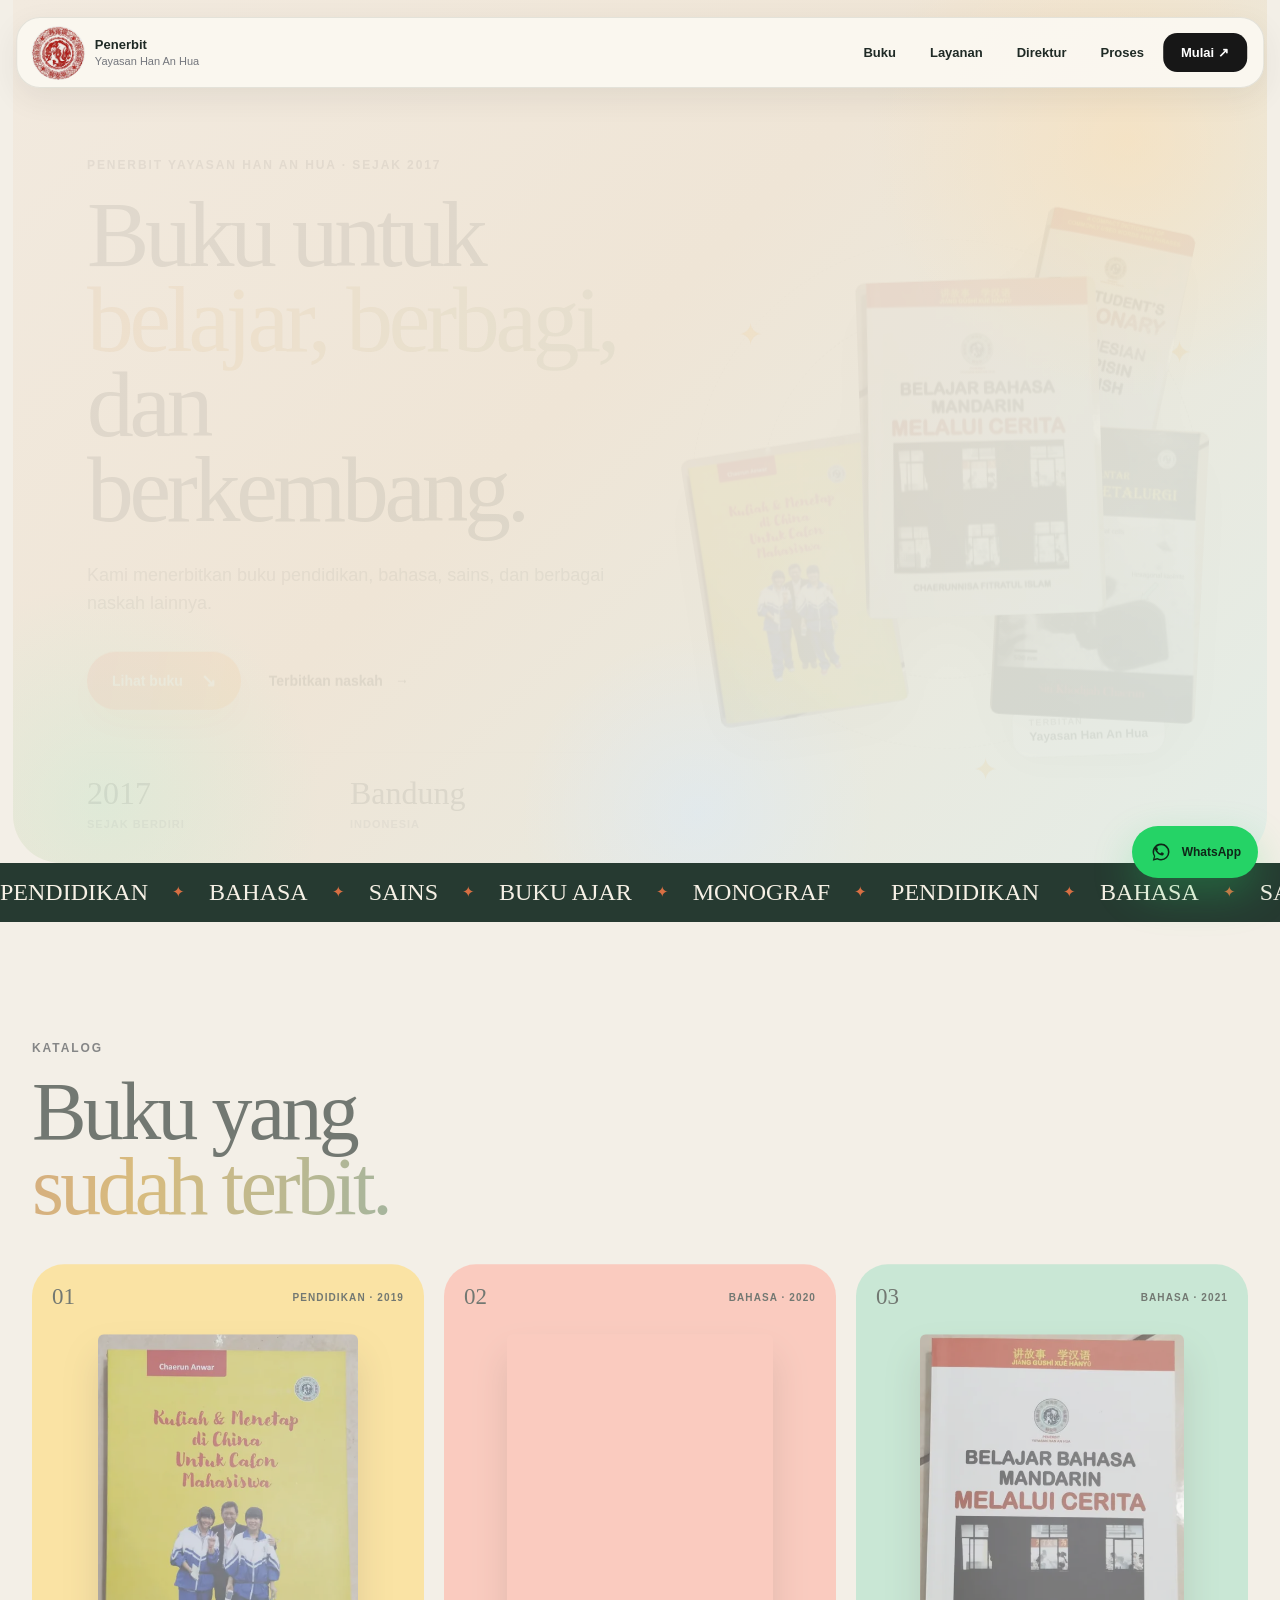
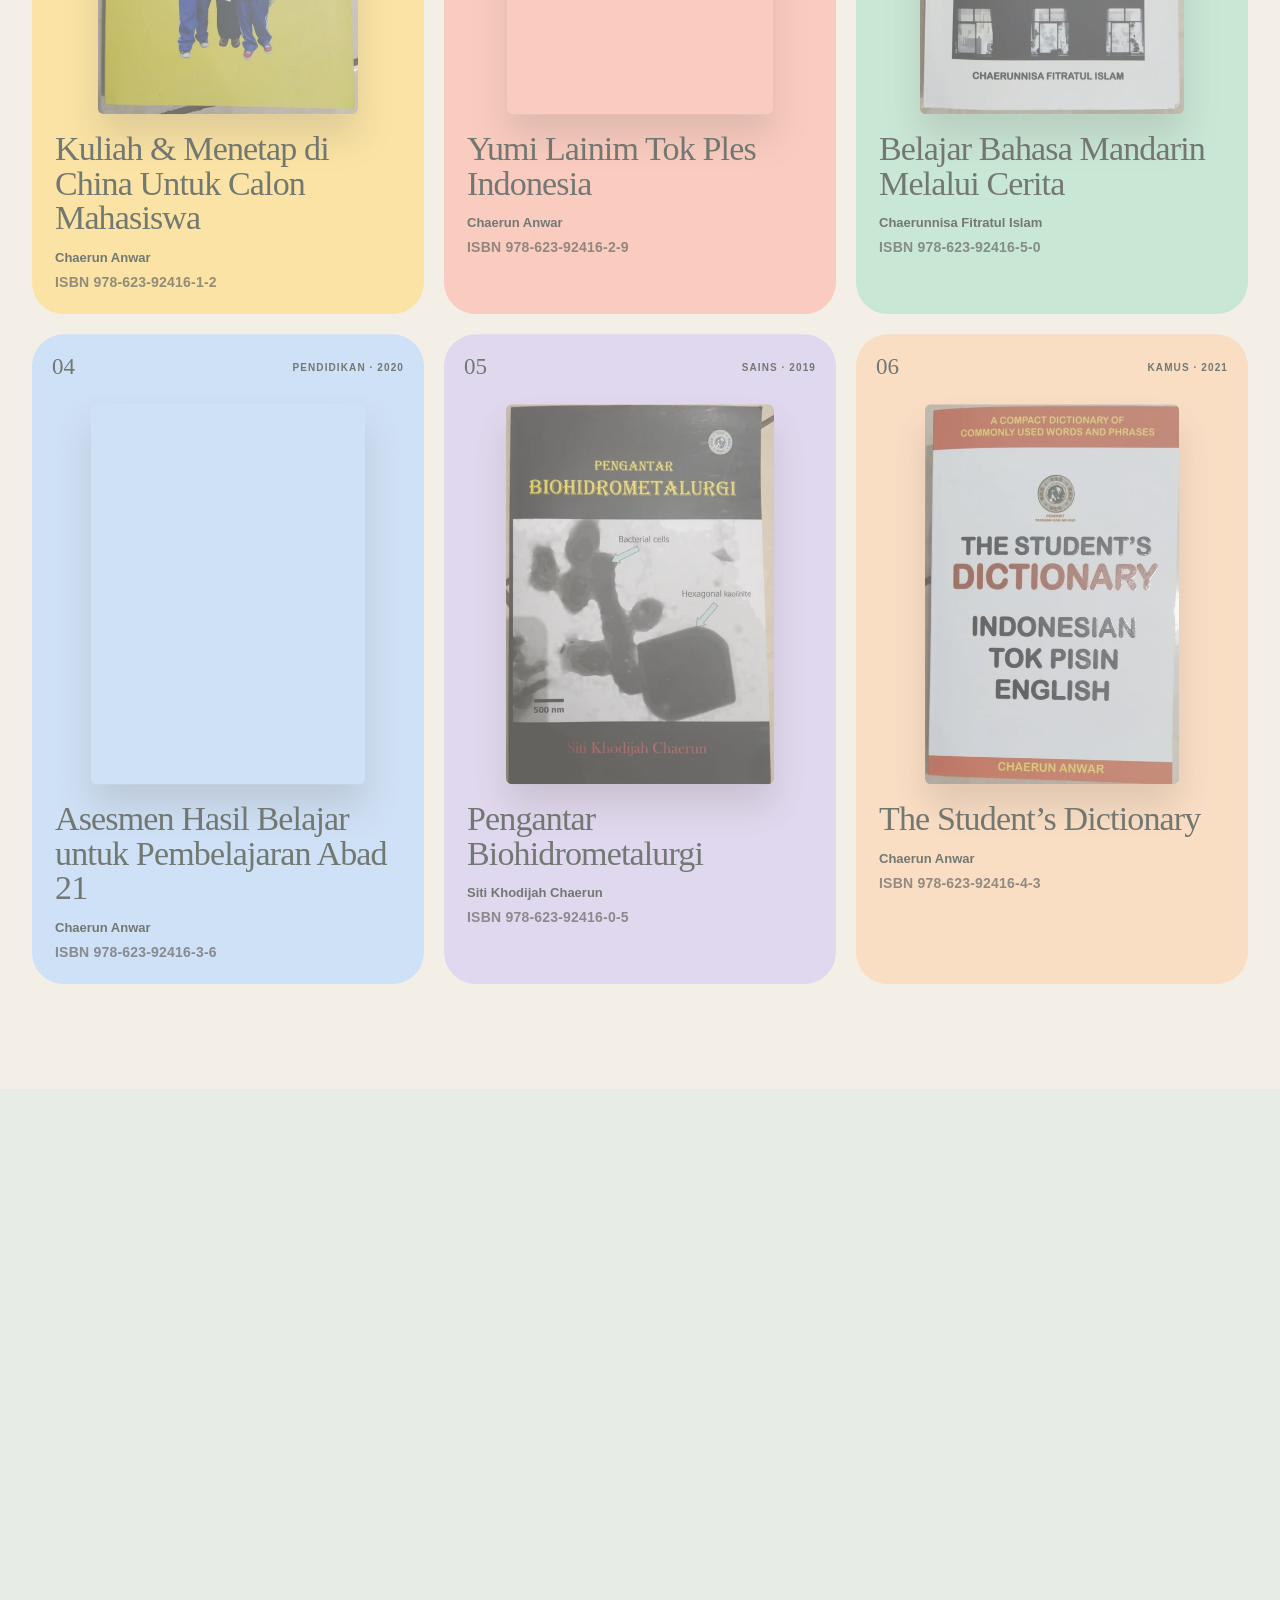
==== index.html @ 918db72a "Add files via upload" ====
<!doctype html><html lang="id"><head><meta charset="utf-8"><meta name="viewport" content="width=device-width,initial-scale=1"><meta http-equiv="refresh" content="0;url=docs/"><title>Penerbit Yayasan Han An Hua</title></head><body><a href="docs/">Buka website</a></body></html>
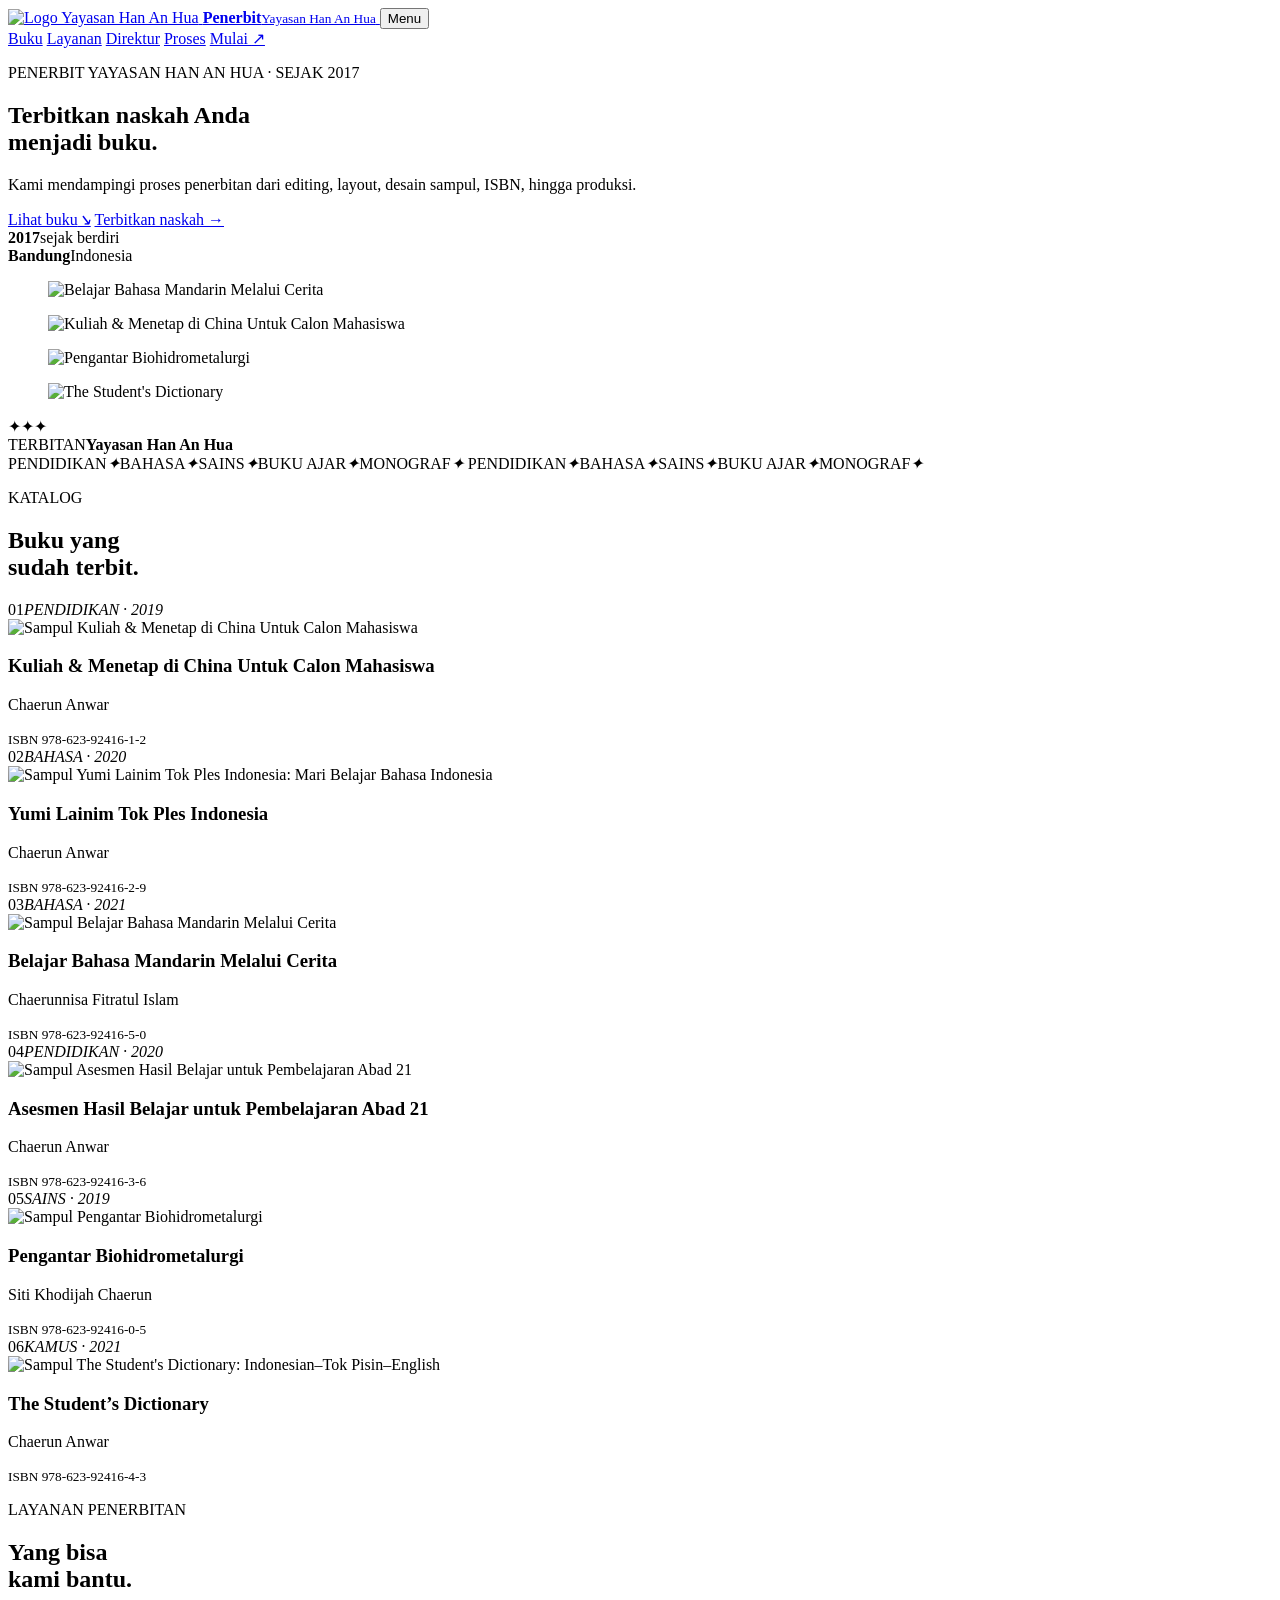
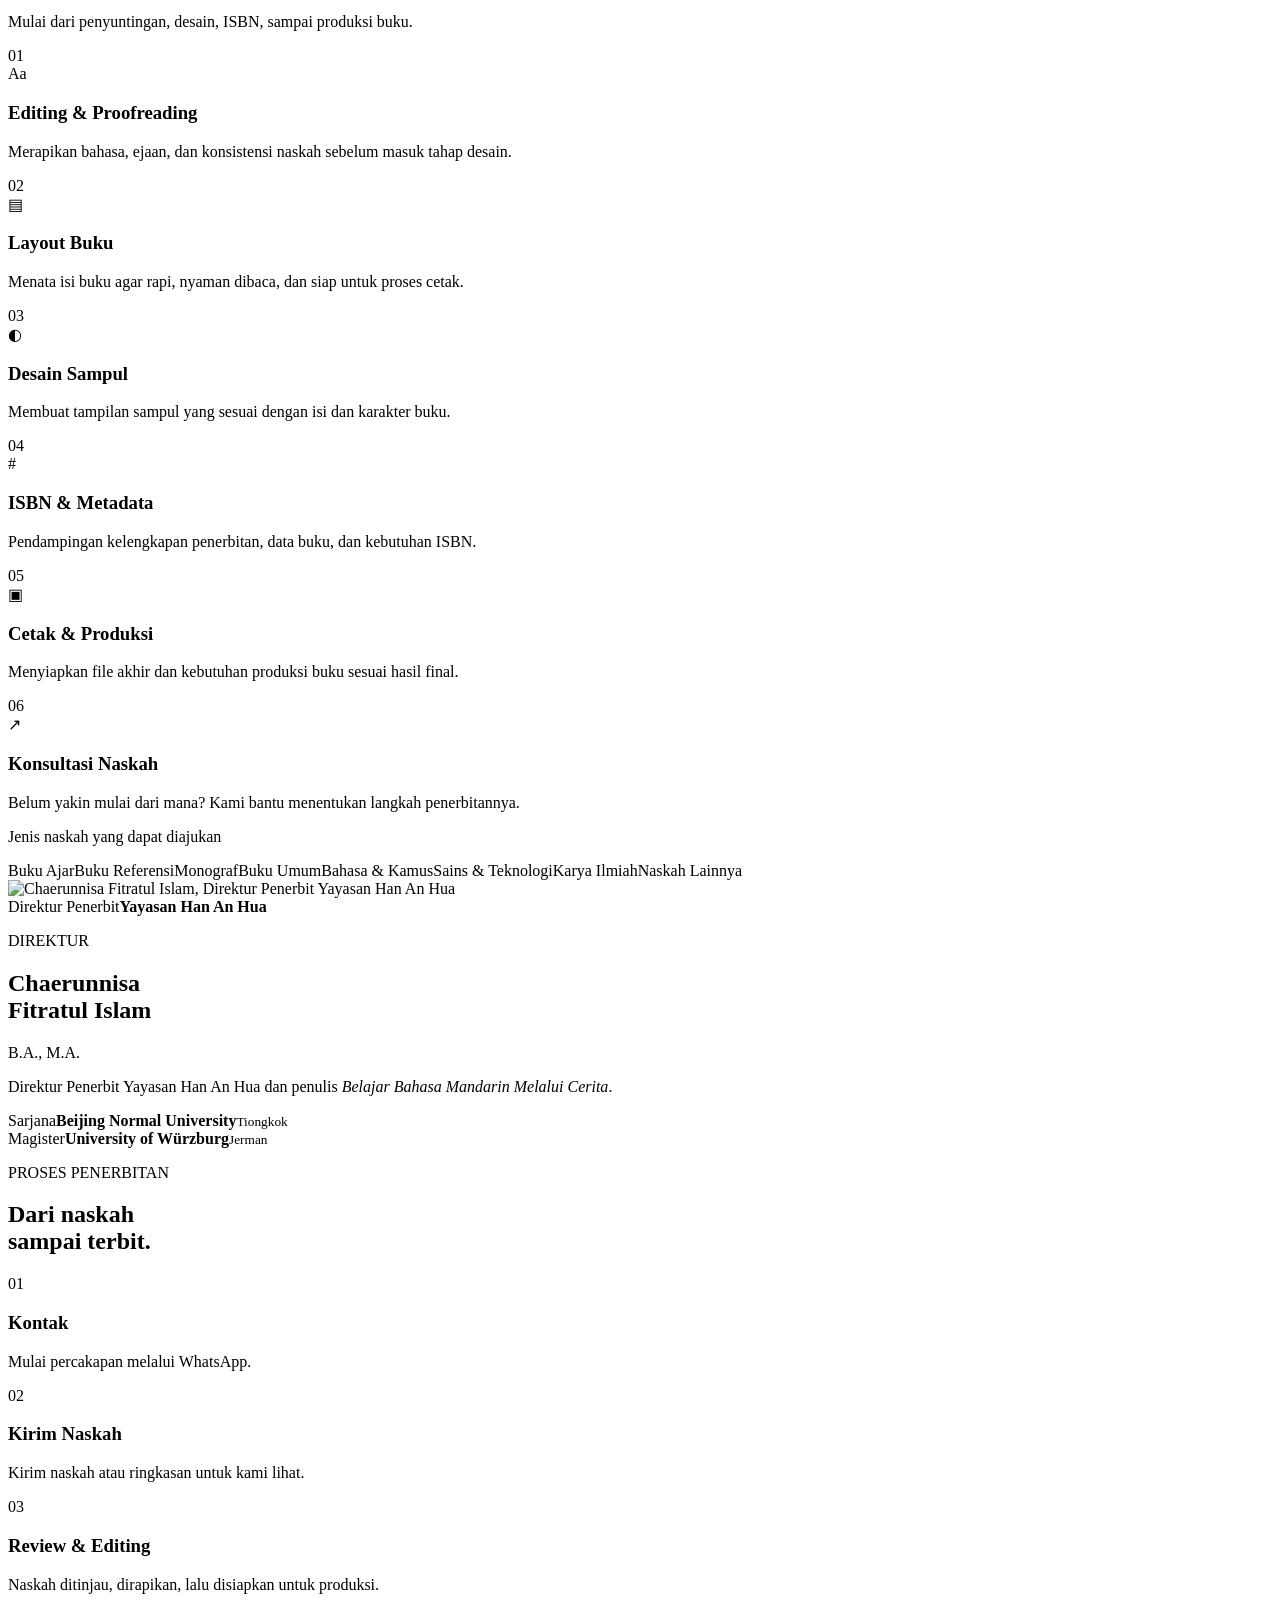
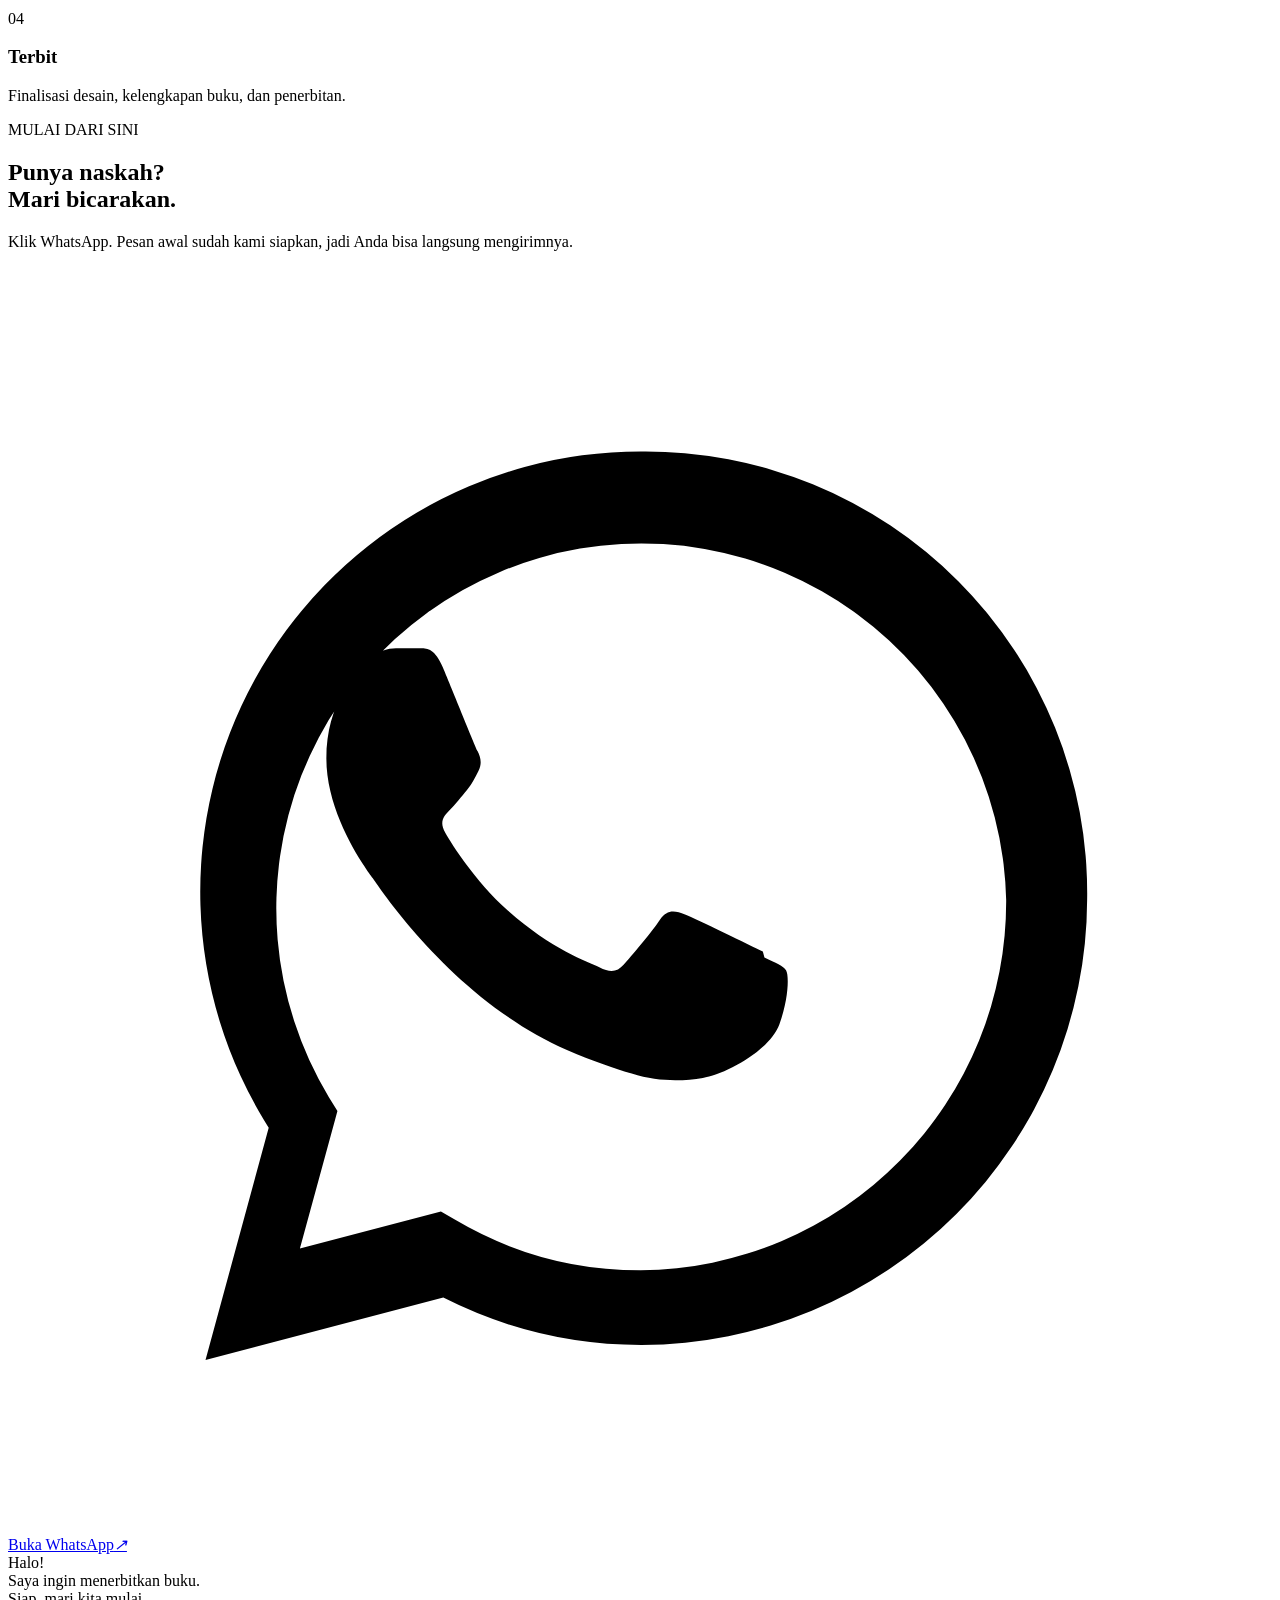
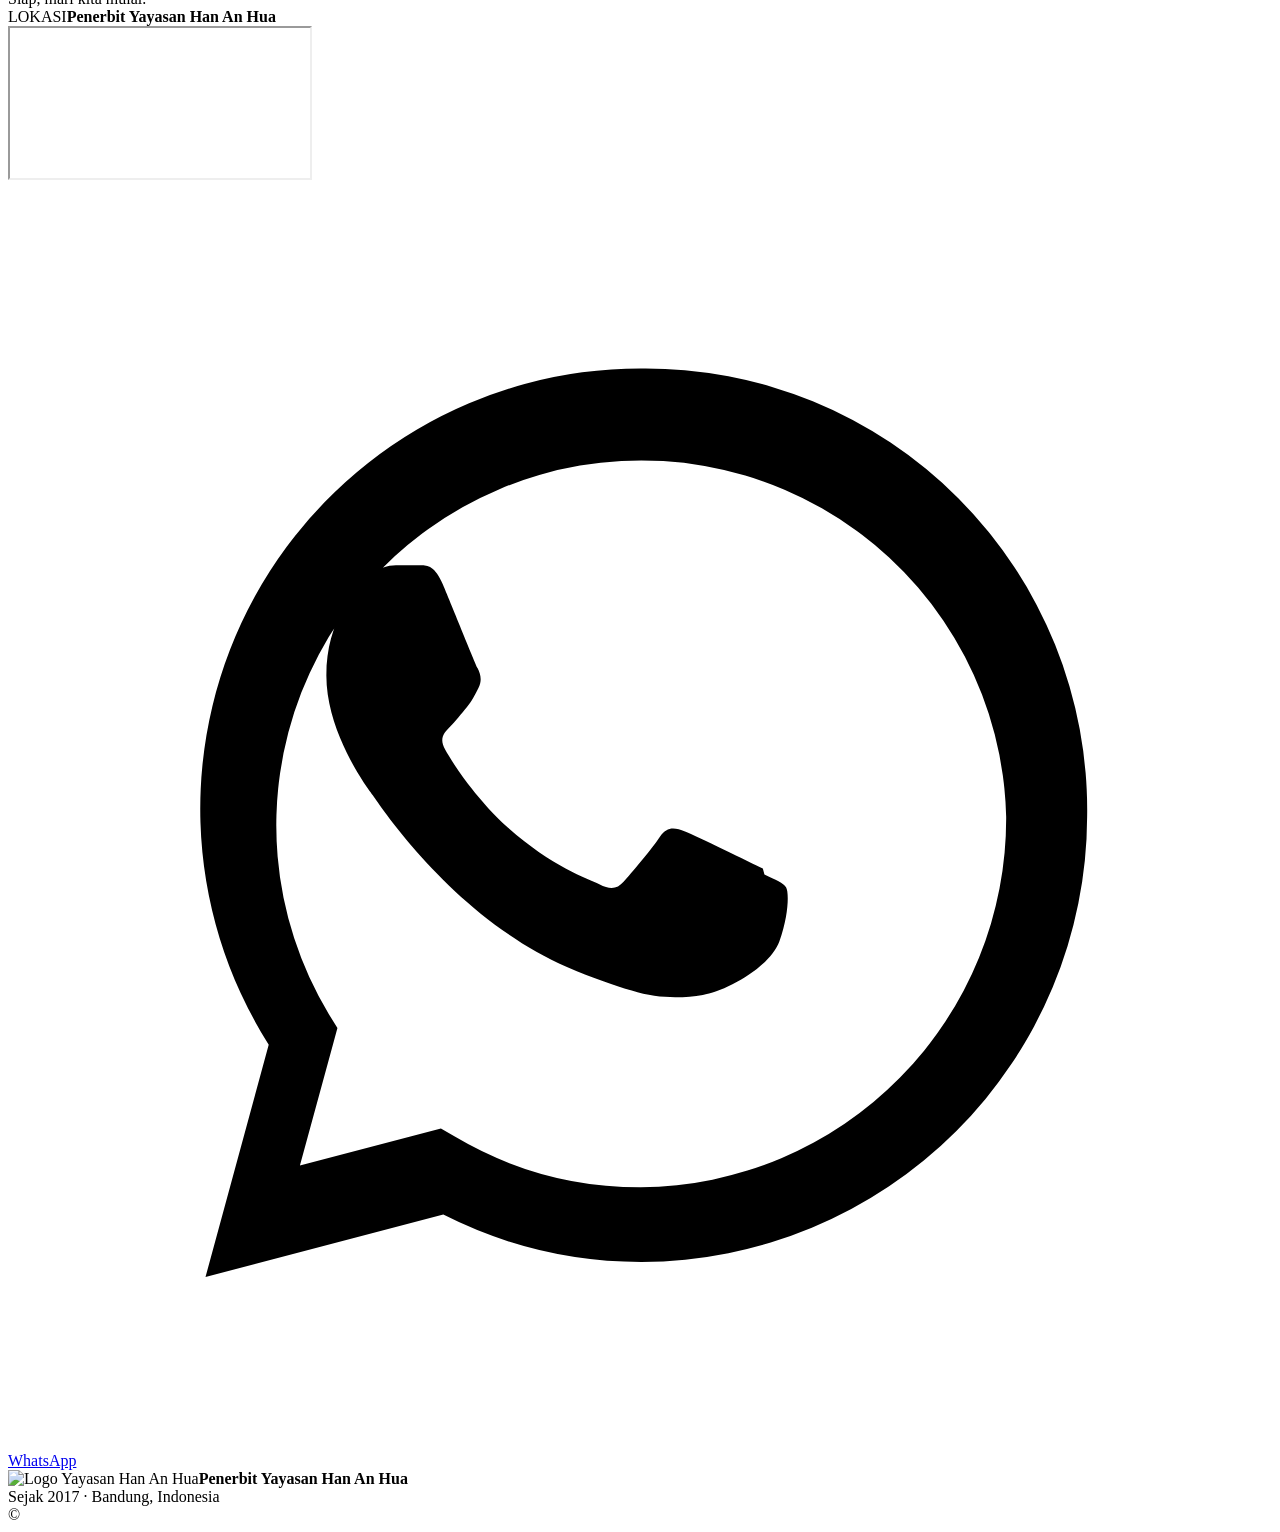
==== commit f0316cef: "Add files via upload" ====
--- a/index.html
+++ b/index.html
@@ -1 +1,225 @@
-<!doctype html><html lang="id"><head><meta charset="utf-8"><meta name="viewport" content="width=device-width,initial-scale=1"><meta http-equiv="refresh" content="0;url=docs/"><title>Penerbit Yayasan Han An Hua</title></head><body><a href="docs/">Buka website</a></body></html>
+<!doctype html>
+<html lang="id">
+<head>
+  <meta charset="utf-8">
+  <meta name="viewport" content="width=device-width,initial-scale=1,maximum-scale=5,viewport-fit=cover">
+  <meta http-equiv="X-UA-Compatible" content="IE=edge">
+  <meta name="format-detection" content="telephone=no">
+  <meta name="theme-color" content="#f2eee6">
+  <meta name="description" content="Penerbit Yayasan Han An Hua — penerbit buku pendidikan, bahasa, sains, dan berbagai naskah lainnya sejak 2017.">
+  <title>Penerbit Yayasan Han An Hua</title>
+  <link rel="icon" type="image/png" href="assets/favicon.png">
+  <link rel="stylesheet" href="styles.css?v=14-balanced-color">
+</head>
+<body>
+  <div class="scroll-progress" aria-hidden="true"><span id="progressBar"></span></div>
+
+  <header class="site-header" id="siteHeader">
+    <a class="brand" href="#home" aria-label="Penerbit Yayasan Han An Hua">
+      <img decoding="async" src="assets/logo-yayasan-han-an-hua.jpg" alt="Logo Yayasan Han An Hua">
+      <span><b>Penerbit</b><small>Yayasan Han An Hua</small></span>
+    </a>
+    <button class="menu-btn" id="menuBtn" aria-controls="siteNav" aria-expanded="false">Menu</button>
+    <nav class="site-nav" id="siteNav" aria-label="Navigasi utama">
+      <a href="#buku">Buku</a>
+      <a href="#layanan">Layanan</a>
+      <a href="#direktur">Direktur</a>
+      <a href="#proses">Proses</a>
+      <a class="nav-wa" href="#kontak">Mulai <span>↗</span></a>
+    </nav>
+  </header>
+
+  <main>
+    <section id="home" class="hero">
+      <div class="hero-mesh" aria-hidden="true">
+        <i class="mesh m1"></i><i class="mesh m2"></i><i class="mesh m3"></i>
+      </div>
+
+      <div class="hero-copy">
+        <p class="eyebrow reveal">PENERBIT YAYASAN HAN AN HUA · SEJAK 2017</p>
+        <h1 class="hero-title reveal" data-word-reveal>
+          Terbitkan naskah Anda<br><span>menjadi buku.</span>
+        </h1>
+        <p class="hero-lead reveal">Kami mendampingi proses penerbitan dari editing, layout, desain sampul, ISBN, hingga produksi.</p>
+        <div class="hero-actions reveal">
+          <a class="btn btn-primary magnetic" href="#buku"><span>Lihat buku</span><i>↘</i></a>
+          <a class="plain-link" href="#proses">Terbitkan naskah <span>→</span></a>
+        </div>
+        <div class="hero-meta reveal">
+          <div><strong>2017</strong><span>sejak berdiri</span></div>
+          <div><strong>Bandung</strong><span>Indonesia</span></div>
+        </div>
+      </div>
+
+      <div class="hero-books reveal" id="heroBooks" aria-label="Pilihan buku terbitan">
+        <div class="book-orbit orbit-a" aria-hidden="true"></div>
+        <div class="book-orbit orbit-b" aria-hidden="true"></div>
+        <figure class="floating-book book-1" data-depth="0.60"><img decoding="async" fetchpriority="high" src="assets/books/belajar-mandarin.jpg" alt="Belajar Bahasa Mandarin Melalui Cerita"></figure>
+        <figure class="floating-book book-2" data-depth="0.36"><img decoding="async" src="assets/books/kuliah-china.jpg" alt="Kuliah & Menetap di China Untuk Calon Mahasiswa"></figure>
+        <figure class="floating-book book-3" data-depth="0.44"><img decoding="async" src="assets/books/biohidrometalurgi.jpg" alt="Pengantar Biohidrometalurgi"></figure>
+        <figure class="floating-book book-4" data-depth="0.30"><img decoding="async" src="assets/books/dictionary.jpg" alt="The Student's Dictionary"></figure>
+        <span class="spark s1">✦</span><span class="spark s2">✦</span><span class="spark s3">✦</span>
+        <div class="hero-sticker"><span>TERBITAN</span><b>Yayasan Han An Hua</b></div>
+      </div>
+    </section>
+
+    <div class="marquee" aria-hidden="true">
+      <div class="marquee-track">
+        <span>PENDIDIKAN</span><i>✦</i><span>BAHASA</span><i>✦</i><span>SAINS</span><i>✦</i><span>BUKU AJAR</span><i>✦</i><span>MONOGRAF</span><i>✦</i>
+        <span>PENDIDIKAN</span><i>✦</i><span>BAHASA</span><i>✦</i><span>SAINS</span><i>✦</i><span>BUKU AJAR</span><i>✦</i><span>MONOGRAF</span><i>✦</i>
+      </div>
+    </div>
+
+    <section id="buku" class="catalog shell section-space">
+      <div class="section-head">
+        <div class="reveal">
+          <p class="eyebrow">KATALOG</p>
+          <h2 data-word-reveal>Buku yang<br><span>sudah terbit.</span></h2>
+        </div>
+      </div>
+
+      <div class="books-grid">
+        <article class="book-card c-sun reveal" data-tilt>
+          <div class="book-card-top"><span>01</span><em>PENDIDIKAN · 2019</em></div>
+          <div class="cover-wrap"><img loading="lazy" decoding="async" src="assets/books/kuliah-china.jpg" alt="Sampul Kuliah & Menetap di China Untuk Calon Mahasiswa"></div>
+          <div class="card-copy"><h3>Kuliah &amp; Menetap di China Untuk Calon Mahasiswa</h3><p>Chaerun Anwar</p><small>ISBN 978-623-92416-1-2</small></div>
+        </article>
+
+        <article class="book-card c-coral reveal" data-tilt>
+          <div class="book-card-top"><span>02</span><em>BAHASA · 2020</em></div>
+          <div class="cover-wrap"><img loading="lazy" decoding="async" src="assets/books/yumi-tok-pisin.jpg" alt="Sampul Yumi Lainim Tok Ples Indonesia: Mari Belajar Bahasa Indonesia"></div>
+          <div class="card-copy"><h3>Yumi Lainim Tok Ples Indonesia</h3><p>Chaerun Anwar</p><small>ISBN 978-623-92416-2-9</small></div>
+        </article>
+
+        <article class="book-card c-mint reveal" data-tilt>
+          <div class="book-card-top"><span>03</span><em>BAHASA · 2021</em></div>
+          <div class="cover-wrap"><img loading="lazy" decoding="async" src="assets/books/belajar-mandarin.jpg" alt="Sampul Belajar Bahasa Mandarin Melalui Cerita"></div>
+          <div class="card-copy"><h3>Belajar Bahasa Mandarin Melalui Cerita</h3><p>Chaerunnisa Fitratul Islam</p><small>ISBN 978-623-92416-5-0</small></div>
+        </article>
+
+        <article class="book-card c-sky reveal" data-tilt>
+          <div class="book-card-top"><span>04</span><em>PENDIDIKAN · 2020</em></div>
+          <div class="cover-wrap"><img loading="lazy" decoding="async" src="assets/books/asesmen-abad21.jpg" alt="Sampul Asesmen Hasil Belajar untuk Pembelajaran Abad 21"></div>
+          <div class="card-copy"><h3>Asesmen Hasil Belajar untuk Pembelajaran Abad 21</h3><p>Chaerun Anwar</p><small>ISBN 978-623-92416-3-6</small></div>
+        </article>
+
+        <article class="book-card c-lilac reveal" data-tilt>
+          <div class="book-card-top"><span>05</span><em>SAINS · 2019</em></div>
+          <div class="cover-wrap"><img loading="lazy" decoding="async" src="assets/books/biohidrometalurgi.jpg" alt="Sampul Pengantar Biohidrometalurgi"></div>
+          <div class="card-copy"><h3>Pengantar Biohidrometalurgi</h3><p>Siti Khodijah Chaerun</p><small>ISBN 978-623-92416-0-5</small></div>
+        </article>
+
+        <article class="book-card c-peach reveal" data-tilt>
+          <div class="book-card-top"><span>06</span><em>KAMUS · 2021</em></div>
+          <div class="cover-wrap"><img loading="lazy" decoding="async" src="assets/books/dictionary.jpg" alt="Sampul The Student's Dictionary: Indonesian–Tok Pisin–English"></div>
+          <div class="card-copy"><h3>The Student’s Dictionary</h3><p>Chaerun Anwar</p><small>ISBN 978-623-92416-4-3</small></div>
+        </article>
+      </div>
+    </section>
+
+    <section id="layanan" class="services section-space">
+      <div class="shell">
+        <div class="services-head">
+          <div class="reveal">
+            <p class="eyebrow">LAYANAN PENERBITAN</p>
+            <h2 data-word-reveal>Yang bisa<br><span>kami bantu.</span></h2>
+          </div>
+          <p class="section-note reveal">Mulai dari penyuntingan, desain, ISBN, sampai produksi buku.</p>
+        </div>
+
+        <div class="service-grid">
+          <article class="service-card reveal sv1"><span>01</span><div class="service-icon">Aa</div><h3>Editing &amp; Proofreading</h3><p>Merapikan bahasa, ejaan, dan konsistensi naskah sebelum masuk tahap desain.</p></article>
+          <article class="service-card reveal sv2"><span>02</span><div class="service-icon">▤</div><h3>Layout Buku</h3><p>Menata isi buku agar rapi, nyaman dibaca, dan siap untuk proses cetak.</p></article>
+          <article class="service-card reveal sv3"><span>03</span><div class="service-icon">◐</div><h3>Desain Sampul</h3><p>Membuat tampilan sampul yang sesuai dengan isi dan karakter buku.</p></article>
+          <article class="service-card reveal sv4"><span>04</span><div class="service-icon">#</div><h3>ISBN &amp; Metadata</h3><p>Pendampingan kelengkapan penerbitan, data buku, dan kebutuhan ISBN.</p></article>
+          <article class="service-card reveal sv5"><span>05</span><div class="service-icon">▣</div><h3>Cetak &amp; Produksi</h3><p>Menyiapkan file akhir dan kebutuhan produksi buku sesuai hasil final.</p></article>
+          <article class="service-card reveal sv6"><span>06</span><div class="service-icon">↗</div><h3>Konsultasi Naskah</h3><p>Belum yakin mulai dari mana? Kami bantu menentukan langkah penerbitannya.</p></article>
+        </div>
+
+        <div class="accepted reveal">
+          <p>Jenis naskah yang dapat diajukan</p>
+          <div class="chips">
+            <span>Buku Ajar</span><span>Buku Referensi</span><span>Monograf</span><span>Buku Umum</span><span>Bahasa &amp; Kamus</span><span>Sains &amp; Teknologi</span><span>Karya Ilmiah</span><span>Naskah Lainnya</span>
+          </div>
+        </div>
+      </div>
+    </section>
+
+    <section id="direktur" class="director shell section-space">
+      <div class="director-card reveal">
+        <div class="director-photo-wrap">
+          <i class="director-orb d1" aria-hidden="true"></i><i class="director-orb d2" aria-hidden="true"></i>
+          <img class="director-photo" loading="lazy" decoding="async" src="assets/director-chaerunnisa.jpg" alt="Chaerunnisa Fitratul Islam, Direktur Penerbit Yayasan Han An Hua">
+          <div class="photo-caption"><span>Direktur Penerbit</span><b>Yayasan Han An Hua</b></div>
+        </div>
+        <div class="director-copy">
+          <p class="eyebrow">DIREKTUR</p>
+          <h2 data-word-reveal>Chaerunnisa<br><span>Fitratul Islam</span></h2>
+          <p class="degree">B.A., M.A.</p>
+          <p class="director-intro">Direktur Penerbit Yayasan Han An Hua dan penulis <em>Belajar Bahasa Mandarin Melalui Cerita</em>.</p>
+          <div class="education-cards">
+            <div class="edu reveal"><span>Sarjana</span><b>Beijing Normal University</b><small>Tiongkok</small></div>
+            <div class="edu reveal"><span>Magister</span><b>University of Würzburg</b><small>Jerman</small></div>
+          </div>
+        </div>
+      </div>
+    </section>
+
+    <section id="proses" class="process section-space">
+      <div class="shell">
+        <div class="process-head reveal">
+          <p class="eyebrow">PROSES PENERBITAN</p>
+          <h2 data-word-reveal>Dari naskah<br><span>sampai terbit.</span></h2>
+        </div>
+
+        <div class="process-track reveal" id="processTrack">
+          <div class="process-line"><i></i></div>
+          <article class="process-step"><span>01</span><div class="step-dot"></div><h3>Kontak</h3><p>Mulai percakapan melalui WhatsApp.</p></article>
+          <article class="process-step"><span>02</span><div class="step-dot"></div><h3>Kirim Naskah</h3><p>Kirim naskah atau ringkasan untuk kami lihat.</p></article>
+          <article class="process-step"><span>03</span><div class="step-dot"></div><h3>Review &amp; Editing</h3><p>Naskah ditinjau, dirapikan, lalu disiapkan untuk produksi.</p></article>
+          <article class="process-step"><span>04</span><div class="step-dot"></div><h3>Terbit</h3><p>Finalisasi desain, kelengkapan buku, dan penerbitan.</p></article>
+        </div>
+      </div>
+    </section>
+
+    <section id="kontak" class="contact section-space">
+      <div class="shell contact-shell">
+        <div class="contact-card reveal">
+          <div class="contact-copy">
+            <p class="eyebrow">MULAI DARI SINI</p>
+            <h2 data-word-reveal>Punya naskah?<br><span>Mari bicarakan.</span></h2>
+            <p>Klik WhatsApp. Pesan awal sudah kami siapkan, jadi Anda bisa langsung mengirimnya.</p>
+            <a class="btn btn-wa magnetic" href="https://wa.me/6282260635656?text=Halo%20Penerbit%20Yayasan%20Han%20An%20Hua%2C%20saya%20ingin%20mendapatkan%20informasi%20mengenai%20penerbitan%20buku.%20Mohon%20informasi%20langkah%20selanjutnya." target="_blank" rel="noopener">
+              <svg viewBox="0 0 32 32" aria-hidden="true"><path d="M19.11 17.33c-.29-.14-1.7-.84-1.97-.94-.26-.1-.45-.14-.64.14-.19.29-.74.94-.91 1.13-.17.19-.33.22-.62.07-.29-.14-1.21-.45-2.31-1.43-.85-.76-1.43-1.7-1.59-1.98-.17-.29-.02-.44.12-.58.13-.13.29-.33.43-.5.14-.17.19-.29.29-.48.1-.19.05-.36-.02-.5-.07-.14-.64-1.55-.88-2.12-.23-.56-.47-.48-.64-.49h-.55c-.19 0-.5.07-.76.36-.26.29-1 1-1 2.44s1.03 2.83 1.17 3.02c.14.19 2.03 3.1 4.92 4.35.69.3 1.22.47 1.64.6.69.22 1.31.19 1.8.11.55-.08 1.7-.69 1.94-1.36.24-.67.24-1.24.17-1.36-.07-.12-.26-.19-.55-.33zM16.02 4.67A11.15 11.15 0 006.6 21.79L5 27.67l6.02-1.58a11.11 11.11 0 005.01 1.2h.01a11.31 11.31 0 0011.28-11.27A11.18 11.18 0 0016.02 4.67zm0 20.73h-.01a9.24 9.24 0 01-4.71-1.29l-.34-.2-3.57.94.95-3.48-.22-.36a9.24 9.24 0 1117.15-4.99 9.33 9.33 0 01-9.25 9.38z"/></svg>
+              <span>Buka WhatsApp</span><i>↗</i>
+            </a>
+          </div>
+          <div class="contact-art" aria-hidden="true">
+            <div class="chat-bubble b1">Halo!</div>
+            <div class="chat-bubble b2">Saya ingin menerbitkan buku.</div>
+            <div class="chat-bubble b3">Siap, mari kita mulai.</div>
+          </div>
+        </div>
+
+        <div class="map-wrap reveal">
+          <div class="map-top"><span>LOKASI</span><b>Penerbit Yayasan Han An Hua</b></div>
+          <iframe title="Lokasi Penerbit Yayasan Han An Hua" src="https://www.google.com/maps?q=Penerbit%20Yayasan%20Han%20An%20Hua&ll=-6.9657088,107.7574408&z=17&output=embed" loading="lazy" referrerpolicy="no-referrer-when-downgrade" allowfullscreen></iframe>
+        </div>
+      </div>
+    </section>
+  </main>
+
+  <a class="floating-wa" href="https://wa.me/6282260635656?text=Halo%20Penerbit%20Yayasan%20Han%20An%20Hua%2C%20saya%20ingin%20mendapatkan%20informasi%20mengenai%20penerbitan%20buku.%20Mohon%20informasi%20langkah%20selanjutnya." target="_blank" rel="noopener" aria-label="Hubungi melalui WhatsApp">
+    <svg viewBox="0 0 32 32" aria-hidden="true"><path d="M19.11 17.33c-.29-.14-1.7-.84-1.97-.94-.26-.1-.45-.14-.64.14-.19.29-.74.94-.91 1.13-.17.19-.33.22-.62.07-.29-.14-1.21-.45-2.31-1.43-.85-.76-1.43-1.7-1.59-1.98-.17-.29-.02-.44.12-.58.13-.13.29-.33.43-.5.14-.17.19-.29.29-.48.1-.19.05-.36-.02-.5-.07-.14-.64-1.55-.88-2.12-.23-.56-.47-.48-.64-.49h-.55c-.19 0-.5.07-.76.36-.26.29-1 1-1 2.44s1.03 2.83 1.17 3.02c.14.19 2.03 3.1 4.92 4.35.69.3 1.22.47 1.64.6.69.22 1.31.19 1.8.11.55-.08 1.7-.69 1.94-1.36.24-.67.24-1.24.17-1.36-.07-.12-.26-.19-.55-.33zM16.02 4.67A11.15 11.15 0 006.6 21.79L5 27.67l6.02-1.58a11.11 11.11 0 005.01 1.2h.01a11.31 11.31 0 0011.28-11.27A11.18 11.18 0 0016.02 4.67zm0 20.73h-.01a9.24 9.24 0 01-4.71-1.29l-.34-.2-3.57.94.95-3.48-.22-.36a9.24 9.24 0 1117.15-4.99 9.33 9.33 0 01-9.25 9.38z"/></svg>
+    <span>WhatsApp</span>
+  </a>
+
+  <footer class="footer">
+    <div class="footer-brand"><img decoding="async" src="assets/logo-yayasan-han-an-hua.jpg" alt="Logo Yayasan Han An Hua"><b>Penerbit Yayasan Han An Hua</b></div>
+    <div>Sejak 2017 · Bandung, Indonesia</div>
+    <div>© <span id="year"></span></div>
+  </footer>
+
+  <script src="script.js?v=12-compatible" defer></script>
+</body>
+</html>
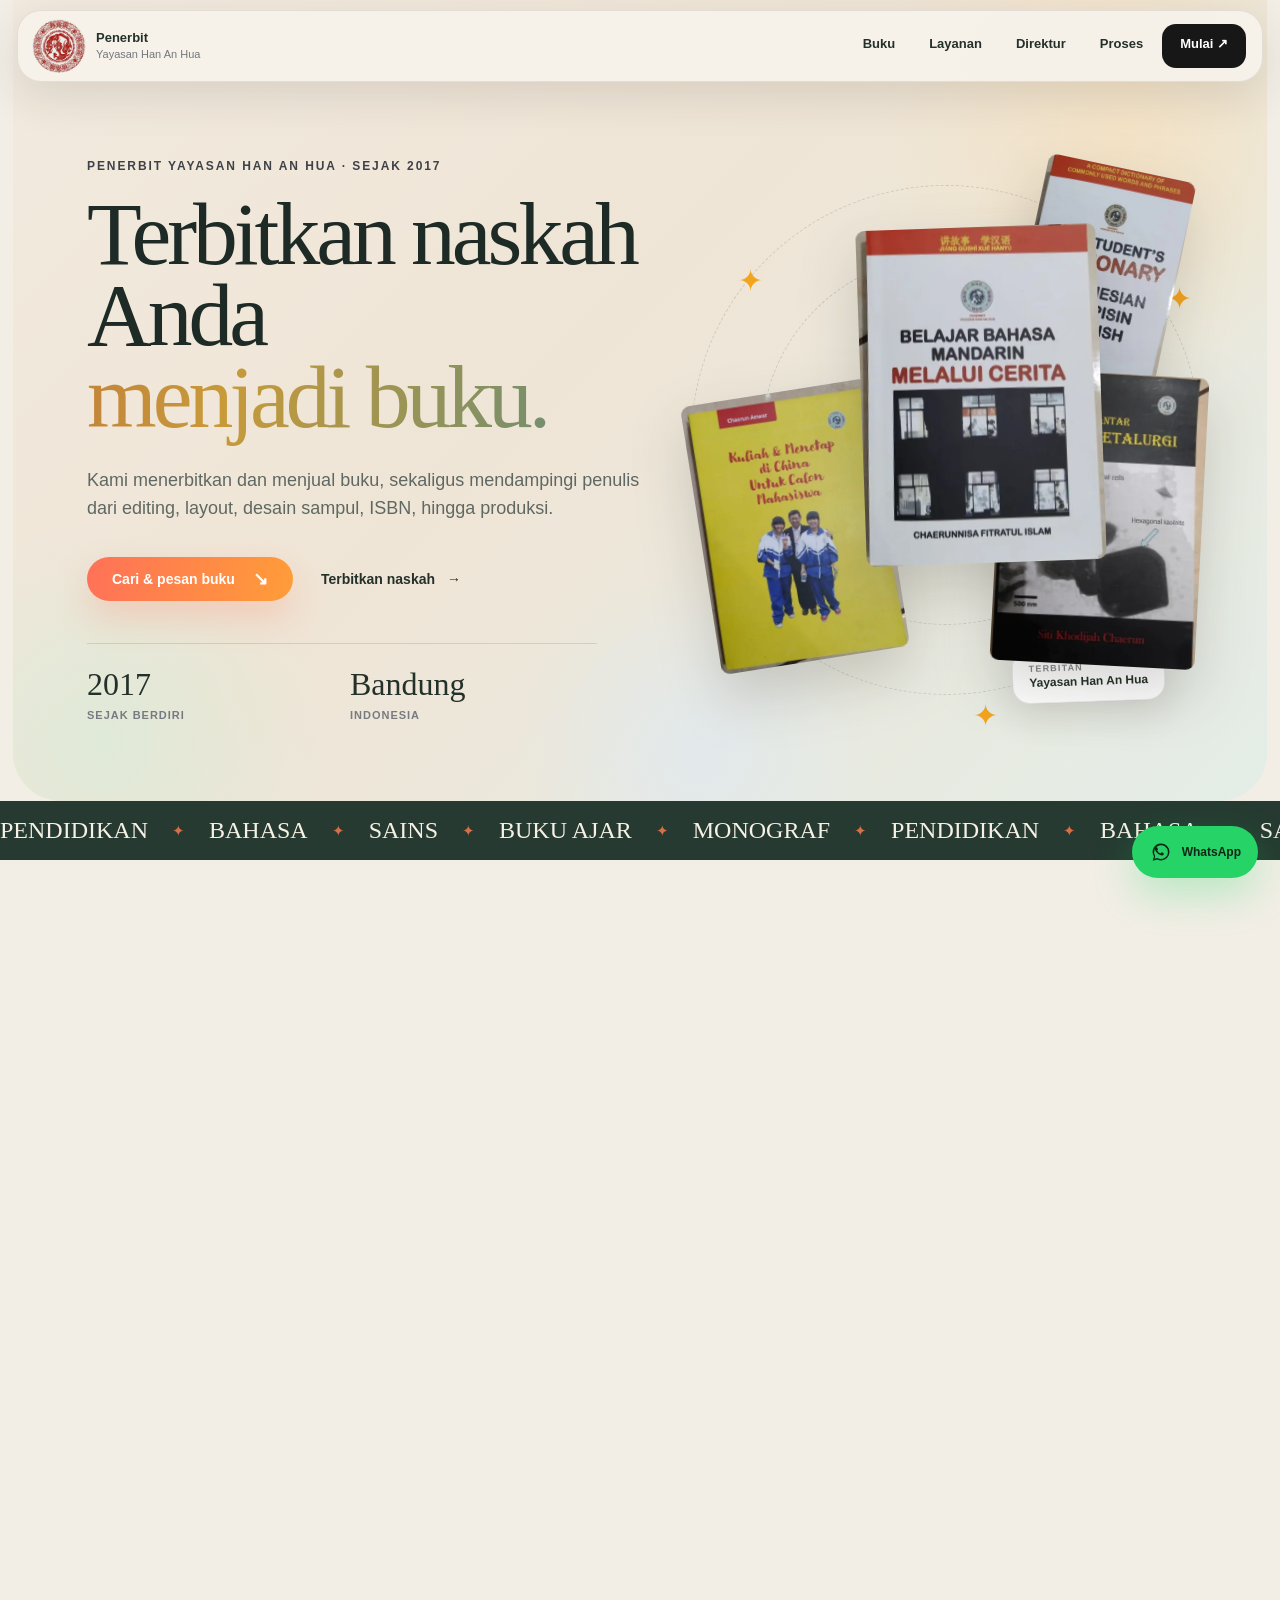
==== commit 5649da0a: "Add files via upload" ====
--- a/index.html
+++ b/index.html
@@ -8,15 +8,15 @@
   <meta name="theme-color" content="#f2eee6">
   <meta name="description" content="Penerbit Yayasan Han An Hua — penerbit buku pendidikan, bahasa, sains, dan berbagai naskah lainnya sejak 2017.">
   <title>Penerbit Yayasan Han An Hua</title>
-  <link rel="icon" type="image/png" href="assets/favicon.png">
-  <link rel="stylesheet" href="styles.css?v=14-balanced-color">
+  <link rel="icon" type="image/png" href="docs/assets/favicon.png">
+  <link rel="stylesheet" href="docs/styles.css?v=15-bookstore-mobile">
 </head>
 <body>
   <div class="scroll-progress" aria-hidden="true"><span id="progressBar"></span></div>
 
   <header class="site-header" id="siteHeader">
     <a class="brand" href="#home" aria-label="Penerbit Yayasan Han An Hua">
-      <img decoding="async" src="assets/logo-yayasan-han-an-hua.jpg" alt="Logo Yayasan Han An Hua">
+      <img decoding="async" src="docs/assets/logo-yayasan-han-an-hua.jpg" alt="Logo Yayasan Han An Hua">
       <span><b>Penerbit</b><small>Yayasan Han An Hua</small></span>
     </a>
     <button class="menu-btn" id="menuBtn" aria-controls="siteNav" aria-expanded="false">Menu</button>
@@ -40,9 +40,9 @@
         <h1 class="hero-title reveal" data-word-reveal>
           Terbitkan naskah Anda<br><span>menjadi buku.</span>
         </h1>
-        <p class="hero-lead reveal">Kami mendampingi proses penerbitan dari editing, layout, desain sampul, ISBN, hingga produksi.</p>
+        <p class="hero-lead reveal">Kami menerbitkan dan menjual buku, sekaligus mendampingi penulis dari editing, layout, desain sampul, ISBN, hingga produksi.</p>
         <div class="hero-actions reveal">
-          <a class="btn btn-primary magnetic" href="#buku"><span>Lihat buku</span><i>↘</i></a>
+          <a class="btn btn-primary magnetic" href="#buku"><span>Cari &amp; pesan buku</span><i>↘</i></a>
           <a class="plain-link" href="#proses">Terbitkan naskah <span>→</span></a>
         </div>
         <div class="hero-meta reveal">
@@ -54,10 +54,10 @@
       <div class="hero-books reveal" id="heroBooks" aria-label="Pilihan buku terbitan">
         <div class="book-orbit orbit-a" aria-hidden="true"></div>
         <div class="book-orbit orbit-b" aria-hidden="true"></div>
-        <figure class="floating-book book-1" data-depth="0.60"><img decoding="async" fetchpriority="high" src="assets/books/belajar-mandarin.jpg" alt="Belajar Bahasa Mandarin Melalui Cerita"></figure>
-        <figure class="floating-book book-2" data-depth="0.36"><img decoding="async" src="assets/books/kuliah-china.jpg" alt="Kuliah & Menetap di China Untuk Calon Mahasiswa"></figure>
-        <figure class="floating-book book-3" data-depth="0.44"><img decoding="async" src="assets/books/biohidrometalurgi.jpg" alt="Pengantar Biohidrometalurgi"></figure>
-        <figure class="floating-book book-4" data-depth="0.30"><img decoding="async" src="assets/books/dictionary.jpg" alt="The Student's Dictionary"></figure>
+        <figure class="floating-book book-1" data-depth="0.60"><img decoding="async" fetchpriority="high" src="docs/assets/books/belajar-mandarin.jpg" alt="Belajar Bahasa Mandarin Melalui Cerita"></figure>
+        <figure class="floating-book book-2" data-depth="0.36"><img decoding="async" src="docs/assets/books/kuliah-china.jpg" alt="Kuliah & Menetap di China Untuk Calon Mahasiswa"></figure>
+        <figure class="floating-book book-3" data-depth="0.44"><img decoding="async" src="docs/assets/books/biohidrometalurgi.jpg" alt="Pengantar Biohidrometalurgi"></figure>
+        <figure class="floating-book book-4" data-depth="0.30"><img decoding="async" src="docs/assets/books/dictionary.jpg" alt="The Student's Dictionary"></figure>
         <span class="spark s1">✦</span><span class="spark s2">✦</span><span class="spark s3">✦</span>
         <div class="hero-sticker"><span>TERBITAN</span><b>Yayasan Han An Hua</b></div>
       </div>
@@ -71,48 +71,93 @@
     </div>
 
     <section id="buku" class="catalog shell section-space">
-      <div class="section-head">
+      <div class="section-head catalog-head">
         <div class="reveal">
-          <p class="eyebrow">KATALOG</p>
+          <p class="eyebrow">KATALOG &amp; TOKO BUKU</p>
           <h2 data-word-reveal>Buku yang<br><span>sudah terbit.</span></h2>
         </div>
-      </div>
-
-      <div class="books-grid">
-        <article class="book-card c-sun reveal" data-tilt>
+        
+      </div>
+
+      <div class="book-search reveal" role="search">
+        <span class="search-icon" aria-hidden="true">⌕</span>
+        <label class="sr-only" for="bookSearch">Cari buku</label>
+        <input id="bookSearch" type="search" inputmode="search" autocomplete="off" placeholder="Cari judul, penulis, atau topik…" aria-controls="booksGrid">
+        <button id="clearBookSearch" type="button" class="search-clear" aria-label="Hapus pencarian">×</button>
+      </div>
+      <p class="search-empty" id="searchEmpty" hidden>Buku tidak ditemukan. Coba kata pencarian lain.</p>
+
+      <div class="books-grid" id="booksGrid">
+        <article class="book-card c-sun reveal" data-search="kuliah menetap china calon mahasiswa chaerun anwar pendidikan 2019 kampus beasiswa visa kehidupan">
           <div class="book-card-top"><span>01</span><em>PENDIDIKAN · 2019</em></div>
-          <div class="cover-wrap"><img loading="lazy" decoding="async" src="assets/books/kuliah-china.jpg" alt="Sampul Kuliah & Menetap di China Untuk Calon Mahasiswa"></div>
-          <div class="card-copy"><h3>Kuliah &amp; Menetap di China Untuk Calon Mahasiswa</h3><p>Chaerun Anwar</p><small>ISBN 978-623-92416-1-2</small></div>
-        </article>
-
-        <article class="book-card c-coral reveal" data-tilt>
+          <div class="cover-wrap"><img loading="lazy" decoding="async" src="docs/assets/books/kuliah-china.jpg" alt="Sampul Kuliah & Menetap di China Untuk Calon Mahasiswa"></div>
+          <div class="card-copy">
+            <h3>Kuliah &amp; Menetap di China Untuk Calon Mahasiswa</h3>
+            <p class="book-author">Chaerun Anwar</p>
+            <small>ISBN 978-623-92416-1-2</small>
+            <p class="book-description">Panduan menyeluruh bagi calon mahasiswa Indonesia yang ingin kuliah dan tinggal di China. Membahas pilihan kampus, beasiswa, visa, tempat tinggal, hingga cara beradaptasi dengan kehidupan dan budaya setempat.</p>
+            <a class="book-order" href="https://wa.me/6282260635656?text=Halo%20Penerbit%20Yayasan%20Han%20An%20Hua%2C%20saya%20pesan%20buku%20ini%3A%20Kuliah%20%26%20Menetap%20di%20China%20Untuk%20Calon%20Mahasiswa.%20Mohon%20informasi%20harga%20dan%20ketersediaannya." target="_blank" rel="noopener" aria-label="Pesan Kuliah & Menetap di China Untuk Calon Mahasiswa melalui WhatsApp"><span>Pesan buku ini</span><i>↗</i></a>
+          </div>
+        </article>
+
+        <article class="book-card c-coral reveal" data-search="yumi lainim tok ples indonesia mari belajar bahasa indonesia tok pisin chaerun anwar 2020 bahasa percakapan">
           <div class="book-card-top"><span>02</span><em>BAHASA · 2020</em></div>
-          <div class="cover-wrap"><img loading="lazy" decoding="async" src="assets/books/yumi-tok-pisin.jpg" alt="Sampul Yumi Lainim Tok Ples Indonesia: Mari Belajar Bahasa Indonesia"></div>
-          <div class="card-copy"><h3>Yumi Lainim Tok Ples Indonesia</h3><p>Chaerun Anwar</p><small>ISBN 978-623-92416-2-9</small></div>
-        </article>
-
-        <article class="book-card c-mint reveal" data-tilt>
+          <div class="cover-wrap"><img loading="lazy" decoding="async" src="docs/assets/books/yumi-tok-pisin.jpg" alt="Sampul Yumi Lainim Tok Ples Indonesia"></div>
+          <div class="card-copy">
+            <h3>Yumi Lainim Tok Ples Indonesia</h3>
+            <p class="book-author">Chaerun Anwar</p>
+            <small>ISBN 978-623-92416-2-9</small>
+            <p class="book-description">Buku pembelajaran Bahasa Indonesia yang dirancang khusus untuk penutur Tok Pisin di Papua Nugini dan Kepulauan Solomon. Materinya memadukan dasar tata bahasa dengan percakapan sehari-hari agar pembaca dapat belajar secara bertahap dan langsung mempraktikkannya.</p>
+            <a class="book-order" href="https://wa.me/6282260635656?text=Halo%20Penerbit%20Yayasan%20Han%20An%20Hua%2C%20saya%20pesan%20buku%20ini%3A%20Yumi%20Lainim%20Tok%20Ples%20Indonesia.%20Mohon%20informasi%20harga%20dan%20ketersediaannya." target="_blank" rel="noopener" aria-label="Pesan Yumi Lainim Tok Ples Indonesia melalui WhatsApp"><span>Pesan buku ini</span><i>↗</i></a>
+          </div>
+        </article>
+
+        <article class="book-card c-mint reveal" data-search="belajar bahasa mandarin melalui cerita chaerunnisa fitratul islam 2021 bahasa china cerita kosakata pola kalimat">
           <div class="book-card-top"><span>03</span><em>BAHASA · 2021</em></div>
-          <div class="cover-wrap"><img loading="lazy" decoding="async" src="assets/books/belajar-mandarin.jpg" alt="Sampul Belajar Bahasa Mandarin Melalui Cerita"></div>
-          <div class="card-copy"><h3>Belajar Bahasa Mandarin Melalui Cerita</h3><p>Chaerunnisa Fitratul Islam</p><small>ISBN 978-623-92416-5-0</small></div>
-        </article>
-
-        <article class="book-card c-sky reveal" data-tilt>
+          <div class="cover-wrap"><img loading="lazy" decoding="async" src="docs/assets/books/belajar-mandarin.jpg" alt="Sampul Belajar Bahasa Mandarin Melalui Cerita"></div>
+          <div class="card-copy">
+            <h3>Belajar Bahasa Mandarin Melalui Cerita</h3>
+            <p class="book-author">Chaerunnisa Fitratul Islam</p>
+            <small>ISBN 978-623-92416-5-0</small>
+            <p class="book-description">Belajar Bahasa Mandarin melalui 35 cerita pendek yang dilengkapi terjemahan Bahasa Indonesia. Setiap cerita membantu pembaca memahami kosakata, pola kalimat, dan ungkapan sehari-hari dalam konteks yang lebih alami dan mudah diingat.</p>
+            <a class="book-order" href="https://wa.me/6282260635656?text=Halo%20Penerbit%20Yayasan%20Han%20An%20Hua%2C%20saya%20pesan%20buku%20ini%3A%20Belajar%20Bahasa%20Mandarin%20Melalui%20Cerita.%20Mohon%20informasi%20harga%20dan%20ketersediaannya." target="_blank" rel="noopener" aria-label="Pesan Belajar Bahasa Mandarin Melalui Cerita melalui WhatsApp"><span>Pesan buku ini</span><i>↗</i></a>
+          </div>
+        </article>
+
+        <article class="book-card c-sky reveal" data-search="asesmen hasil belajar pembelajaran abad 21 chaerun anwar 2020 pendidikan guru critical thinking kolaborasi proyek portofolio rubrik">
           <div class="book-card-top"><span>04</span><em>PENDIDIKAN · 2020</em></div>
-          <div class="cover-wrap"><img loading="lazy" decoding="async" src="assets/books/asesmen-abad21.jpg" alt="Sampul Asesmen Hasil Belajar untuk Pembelajaran Abad 21"></div>
-          <div class="card-copy"><h3>Asesmen Hasil Belajar untuk Pembelajaran Abad 21</h3><p>Chaerun Anwar</p><small>ISBN 978-623-92416-3-6</small></div>
-        </article>
-
-        <article class="book-card c-lilac reveal" data-tilt>
+          <div class="cover-wrap"><img loading="lazy" decoding="async" src="docs/assets/books/asesmen-abad21.jpg" alt="Sampul Asesmen Hasil Belajar untuk Pembelajaran Abad 21"></div>
+          <div class="card-copy">
+            <h3>Asesmen Hasil Belajar untuk Pembelajaran Abad 21</h3>
+            <p class="book-author">Chaerun Anwar</p>
+            <small>ISBN 978-623-92416-3-6</small>
+            <p class="book-description">Referensi bagi pendidik yang ingin memahami asesmen sebagai bagian penting dari proses belajar, bukan sekadar pemberian nilai. Buku ini membahas keterampilan abad ke-21, penilaian autentik, proyek, portofolio, hingga penggunaan rubrik secara praktis.</p>
+            <a class="book-order" href="https://wa.me/6282260635656?text=Halo%20Penerbit%20Yayasan%20Han%20An%20Hua%2C%20saya%20pesan%20buku%20ini%3A%20Asesmen%20Hasil%20Belajar%20untuk%20Pembelajaran%20Abad%2021.%20Mohon%20informasi%20harga%20dan%20ketersediaannya." target="_blank" rel="noopener" aria-label="Pesan Asesmen Hasil Belajar untuk Pembelajaran Abad 21 melalui WhatsApp"><span>Pesan buku ini</span><i>↗</i></a>
+          </div>
+        </article>
+
+        <article class="book-card c-lilac reveal" data-search="pengantar biohidrometalurgi siti khodijah chaerun 2019 sains mikrobiologi geokimia mineralogi metalurgi bioleaching biomining remediasi">
           <div class="book-card-top"><span>05</span><em>SAINS · 2019</em></div>
-          <div class="cover-wrap"><img loading="lazy" decoding="async" src="assets/books/biohidrometalurgi.jpg" alt="Sampul Pengantar Biohidrometalurgi"></div>
-          <div class="card-copy"><h3>Pengantar Biohidrometalurgi</h3><p>Siti Khodijah Chaerun</p><small>ISBN 978-623-92416-0-5</small></div>
-        </article>
-
-        <article class="book-card c-peach reveal" data-tilt>
+          <div class="cover-wrap"><img loading="lazy" decoding="async" src="docs/assets/books/biohidrometalurgi.jpg" alt="Sampul Pengantar Biohidrometalurgi"></div>
+          <div class="card-copy">
+            <h3>Pengantar Biohidrometalurgi</h3>
+            <p class="book-author">Siti Khodijah Chaerun</p>
+            <small>ISBN 978-623-92416-0-5</small>
+            <p class="book-description">Pengantar komprehensif tentang pemanfaatan mikroorganisme dalam ekstraksi dan pemulihan logam, biomining, serta pengolahan limbah. Buku ini menghubungkan mikrobiologi, geokimia, mineralogi, dan metalurgi dengan berbagai aplikasi bioleaching dan remediasi lingkungan.</p>
+            <a class="book-order" href="https://wa.me/6282260635656?text=Halo%20Penerbit%20Yayasan%20Han%20An%20Hua%2C%20saya%20pesan%20buku%20ini%3A%20Pengantar%20Biohidrometalurgi.%20Mohon%20informasi%20harga%20dan%20ketersediaannya." target="_blank" rel="noopener" aria-label="Pesan Pengantar Biohidrometalurgi melalui WhatsApp"><span>Pesan buku ini</span><i>↗</i></a>
+          </div>
+        </article>
+
+        <article class="book-card c-peach reveal" data-search="student dictionary indonesian tok pisin english kamus chaerun anwar 2021 bahasa kosakata komunikasi">
           <div class="book-card-top"><span>06</span><em>KAMUS · 2021</em></div>
-          <div class="cover-wrap"><img loading="lazy" decoding="async" src="assets/books/dictionary.jpg" alt="Sampul The Student's Dictionary: Indonesian–Tok Pisin–English"></div>
-          <div class="card-copy"><h3>The Student’s Dictionary</h3><p>Chaerun Anwar</p><small>ISBN 978-623-92416-4-3</small></div>
+          <div class="cover-wrap"><img loading="lazy" decoding="async" src="docs/assets/books/dictionary.jpg" alt="Sampul The Student’s Dictionary"></div>
+          <div class="card-copy">
+            <h3>The Student’s Dictionary</h3>
+            <p class="book-author">Chaerun Anwar</p>
+            <small>ISBN 978-623-92416-4-3</small>
+            <p class="book-description">Kamus praktis tiga bahasa—Indonesia, Tok Pisin, dan Inggris—yang berisi kosakata serta ungkapan yang umum digunakan sehari-hari. Cocok untuk pelajar, pembelajar bahasa, dan siapa pun yang ingin berkomunikasi lebih mudah dalam konteks pendidikan, perjalanan, maupun hubungan lintas budaya.</p>
+            <a class="book-order" href="https://wa.me/6282260635656?text=Halo%20Penerbit%20Yayasan%20Han%20An%20Hua%2C%20saya%20pesan%20buku%20ini%3A%20The%20Student%E2%80%99s%20Dictionary.%20Mohon%20informasi%20harga%20dan%20ketersediaannya." target="_blank" rel="noopener" aria-label="Pesan The Student’s Dictionary melalui WhatsApp"><span>Pesan buku ini</span><i>↗</i></a>
+          </div>
         </article>
       </div>
     </section>
@@ -149,7 +194,7 @@
       <div class="director-card reveal">
         <div class="director-photo-wrap">
           <i class="director-orb d1" aria-hidden="true"></i><i class="director-orb d2" aria-hidden="true"></i>
-          <img class="director-photo" loading="lazy" decoding="async" src="assets/director-chaerunnisa.jpg" alt="Chaerunnisa Fitratul Islam, Direktur Penerbit Yayasan Han An Hua">
+          <img class="director-photo" loading="lazy" decoding="async" src="docs/assets/director-chaerunnisa.jpg" alt="Chaerunnisa Fitratul Islam, Direktur Penerbit Yayasan Han An Hua">
           <div class="photo-caption"><span>Direktur Penerbit</span><b>Yayasan Han An Hua</b></div>
         </div>
         <div class="director-copy">
@@ -215,11 +260,11 @@
   </a>
 
   <footer class="footer">
-    <div class="footer-brand"><img decoding="async" src="assets/logo-yayasan-han-an-hua.jpg" alt="Logo Yayasan Han An Hua"><b>Penerbit Yayasan Han An Hua</b></div>
+    <div class="footer-brand"><img decoding="async" src="docs/assets/logo-yayasan-han-an-hua.jpg" alt="Logo Yayasan Han An Hua"><b>Penerbit Yayasan Han An Hua</b></div>
     <div>Sejak 2017 · Bandung, Indonesia</div>
     <div>© <span id="year"></span></div>
   </footer>
 
-  <script src="script.js?v=12-compatible" defer></script>
+  <script src="docs/script.js?v=15-bookstore-mobile" defer></script>
 </body>
 </html>
--- a/docs/styles.css
+++ b/docs/styles.css
@@ -0,0 +1,572 @@
+:root{
+  --ink:#171717;--muted:#62666d;--paper:#fffdf8;--line:rgba(24,24,24,.10);
+  --orange:#ff7a45;--gold:#f5b632;--mint:#75c9a6;--sky:#79b8ff;--coral:#ff8f7f;--lilac:#b7a5ef;
+  --green:#25d366;--radius:34px;--shadow:0 24px 70px rgba(50,44,34,.12);
+}
+*{box-sizing:border-box}html{scroll-behavior:smooth;scroll-padding-top:100px}body{margin:0;background:var(--paper);color:var(--ink);font-family:"Plus Jakarta Sans",system-ui,-apple-system,BlinkMacSystemFont,"Segoe UI",sans-serif;overflow-x:hidden}img{max-width:100%;display:block}a{color:inherit;text-decoration:none}button,input,select,textarea{font:inherit}.shell{width:min(1360px,calc(100% - 64px));margin-inline:auto}.section-space{padding:120px 0}.eyebrow{font-size:12px;font-weight:800;letter-spacing:.16em;color:#3e4248;margin:0 0 20px;text-transform:uppercase}.scroll-progress{position:fixed;left:0;right:0;top:0;height:3px;z-index:2000;background:transparent}.scroll-progress span{display:block;width:0;height:100%;background:linear-gradient(90deg,var(--orange),var(--gold),var(--mint),var(--sky));transition:width .08s linear}
+.site-header{position:fixed;z-index:1000;top:18px;left:50%;transform:translateX(-50%);width:min(1390px,calc(100% - 34px));height:72px;padding:0 16px 0 14px;border:1px solid rgba(20,20,20,.08);border-radius:24px;background:rgba(255,253,248,.82);backdrop-filter:blur(18px);display:flex;align-items:center;justify-content:space-between;transition:.35s ease;box-shadow:0 8px 28px rgba(38,34,27,.05)}.site-header.scrolled{top:10px;background:rgba(255,255,255,.94);box-shadow:0 14px 45px rgba(38,34,27,.12)}.brand{display:flex;align-items:center;gap:10px}.brand img{width:46px;height:46px;object-fit:contain;border-radius:50%;animation:logoBreath 4s ease-in-out infinite}.brand span{display:grid;line-height:1.05}.brand b{font-size:13px}.brand small{font-size:11px;color:#74777d;margin-top:4px}.site-nav{display:flex;align-items:center;gap:4px}.site-nav a{padding:12px 15px;border-radius:14px;font-size:13px;font-weight:700;transition:.25s}.site-nav a:hover{background:#fff1e6;transform:translateY(-2px)}.site-nav .nav-wa{background:#171717;color:white;padding-inline:18px}.site-nav .nav-wa:hover{background:var(--orange)}.menu-btn{display:none;border:0;background:#171717;color:white;border-radius:12px;padding:10px 14px;font-weight:700}
+.hero{position:relative;width:min(1510px,calc(100% - 26px));margin:0 auto;padding:135px 54px 56px;min-height:800px;display:grid;grid-template-columns:minmax(0,1.05fr) minmax(480px,.95fr);gap:34px;align-items:center;overflow:hidden;border-radius:0 0 48px 48px;background:linear-gradient(135deg,#fffdf8 0%,#fff8ee 50%,#f7fbff 100%)}.hero-mesh{position:absolute;inset:0;pointer-events:none;overflow:hidden}.mesh{position:absolute;border-radius:50%;filter:blur(4px);opacity:.72;will-change:transform}.m1{width:520px;height:520px;right:-120px;top:-120px;background:radial-gradient(circle,#ffdca8,rgba(255,220,168,0) 70%);animation:driftA 13s ease-in-out infinite}.m2{width:440px;height:440px;left:-130px;bottom:-160px;background:radial-gradient(circle,#c9efd9,rgba(201,239,217,0) 70%);animation:driftB 16s ease-in-out infinite}.m3{width:360px;height:360px;right:31%;bottom:-130px;background:radial-gradient(circle,#d7eaff,rgba(215,234,255,0) 70%);animation:driftC 18s ease-in-out infinite}.hero-copy{position:relative;z-index:3;padding-left:20px}.hero-title,.section-head h2,.services h2,.director h2,.process h2,.contact h2{font-family:"DM Serif Display",Georgia,serif;font-weight:400;letter-spacing:-.045em;margin:0;line-height:.91}.hero-title{font-size:clamp(78px,7.3vw,132px);max-width:890px}.hero-title span,.section-head h2 span,.services h2 span,.director h2 span,.process h2 span,.contact h2 span{background:linear-gradient(90deg,#ef684f,#f3a72e,#6fb58d,#5c9be0,#a17de6);background-size:240% 100%;-webkit-background-clip:text;background-clip:text;color:transparent;animation:gradientFlow 9s ease-in-out infinite}.hero-lead{font-size:clamp(18px,1.35vw,24px);line-height:1.55;max-width:690px;color:var(--muted);margin:30px 0 0}.hero-actions{display:flex;align-items:center;gap:28px;margin-top:34px}.btn{min-height:58px;padding:0 25px;border-radius:999px;display:inline-flex;align-items:center;gap:18px;font-size:14px;font-weight:800;border:0;cursor:pointer;transition:transform .25s,box-shadow .25s,background .25s}.btn i{font-style:normal;font-size:18px}.btn-primary{background:linear-gradient(100deg,#ff7158,#ff9d38);color:white;box-shadow:0 16px 36px rgba(255,112,75,.24)}.btn-primary:hover{box-shadow:0 20px 42px rgba(255,112,75,.32)}.plain-link{font-size:14px;font-weight:800;display:inline-flex;gap:12px;align-items:center}.plain-link span{transition:transform .25s}.plain-link:hover span{transform:translateX(6px)}.hero-meta{display:grid;grid-template-columns:repeat(3,minmax(0,1fr));max-width:650px;margin-top:42px;border-top:1px solid var(--line);padding-top:22px;gap:16px}.hero-meta div{display:grid;gap:6px}.hero-meta strong{font-family:"DM Serif Display",serif;font-size:32px;font-weight:400}.hero-meta span{font-size:11px;text-transform:uppercase;letter-spacing:.09em;color:#777b81;font-weight:700}.hero-books{position:relative;z-index:2;height:610px;min-width:0;perspective:1200px}.book-orbit{position:absolute;border:1px dashed rgba(39,39,39,.15);border-radius:50%;animation:spin 28s linear infinite}.orbit-a{width:510px;height:510px;left:50%;top:50%;transform:translate(-50%,-50%)}.orbit-b{width:370px;height:370px;left:50%;top:50%;transform:translate(-50%,-50%);animation-direction:reverse;animation-duration:22s}.floating-book{position:absolute;margin:0;filter:drop-shadow(0 24px 28px rgba(41,35,26,.18));will-change:transform}.floating-book img{width:100%;height:100%;object-fit:cover;border-radius:9px;transition:transform .2s ease}.book-1{width:240px;height:336px;left:34%;top:15%;z-index:4;animation:floatOne 6.2s ease-in-out infinite}.book-2{width:190px;height:271px;left:4%;top:42%;z-index:2;transform:rotate(-9deg);animation:floatTwo 7.4s ease-in-out infinite}.book-3{width:205px;height:292px;right:2%;top:39%;z-index:3;transform:rotate(8deg);animation:floatThree 6.7s ease-in-out infinite}.book-4{width:150px;height:215px;right:7%;top:5%;z-index:1;transform:rotate(12deg);animation:floatFour 8.2s ease-in-out infinite}.spark{position:absolute;font-size:30px;color:#f4a31d;animation:twinkle 2.8s ease-in-out infinite}.s1{left:11%;top:21%}.s2{right:4%;top:24%;animation-delay:.8s}.s3{left:55%;bottom:2%;animation-delay:1.3s}.hero-sticker{position:absolute;right:9%;bottom:7%;background:#fff;border:1px solid var(--line);border-radius:18px;padding:13px 16px;box-shadow:0 14px 35px rgba(41,35,26,.11);display:grid;gap:2px;transform:rotate(-2deg);animation:stickerFloat 5s ease-in-out infinite}.hero-sticker span{font-size:9px;letter-spacing:.13em;font-weight:800;color:#888}.hero-sticker b{font-size:12px}
+.marquee{overflow:hidden;border-top:1px solid var(--line);border-bottom:1px solid var(--line);background:white}.marquee-track{display:flex;align-items:center;gap:24px;width:max-content;padding:15px 0;animation:marquee 28s linear infinite}.marquee-track span{font-family:"DM Serif Display",serif;font-size:24px}.marquee-track i{font-style:normal;color:var(--orange);font-size:15px}
+.section-head,.services-head{display:grid;grid-template-columns:1.2fr .8fr;gap:60px;align-items:end;margin-bottom:52px}.section-head h2,.services h2,.director h2,.process h2,.contact h2{font-size:clamp(62px,6.4vw,112px)}.section-note{font-size:18px;line-height:1.65;color:var(--muted);max-width:500px;margin:0 0 9px auto}.books-grid{display:grid;grid-template-columns:repeat(3,minmax(0,1fr));gap:20px}.book-card{position:relative;min-height:650px;border-radius:32px;padding:20px;overflow:hidden;transition:transform .25s ease,box-shadow .25s ease;transform-style:preserve-3d}.book-card:hover{box-shadow:var(--shadow)}.c-sun{background:#ffdb77}.c-coral{background:#ffb4a5}.c-mint{background:#aee1c8}.c-sky{background:#b8d7ff}.c-lilac{background:#d5c9f3}.c-peach{background:#ffd2ad}.book-card-top{display:flex;align-items:center;justify-content:space-between;position:relative;z-index:2}.book-card-top span{font-family:"DM Serif Display",serif;font-size:23px}.book-card-top em{font-style:normal;font-size:10px;letter-spacing:.11em;font-weight:800}.cover-wrap{height:410px;display:flex;align-items:center;justify-content:center;padding-top:18px;perspective:1000px}.cover-wrap img{height:380px;width:auto;max-width:88%;object-fit:cover;border-radius:6px;box-shadow:0 22px 35px rgba(42,35,25,.21);transition:transform .5s cubic-bezier(.2,.8,.2,1)}.book-card:hover .cover-wrap img{transform:translateY(-8px) rotate(-1.2deg) scale(1.02)}.card-copy{padding:12px 3px 0}.card-copy h3{font-family:"DM Serif Display",serif;font-weight:400;font-size:34px;line-height:1.02;margin:0 0 14px;letter-spacing:-.025em}.card-copy p{margin:0 0 7px;font-size:13px;font-weight:800}.card-copy small{font-size:11px;color:rgba(20,20,20,.62)}
+.services{position:relative;background:#fff7ec;overflow:hidden}.services:before{content:"";position:absolute;width:560px;height:560px;border-radius:50%;right:-220px;top:60px;background:radial-gradient(circle,#ffe0b9,rgba(255,224,185,0) 70%);animation:driftB 15s ease-in-out infinite}.service-grid{position:relative;display:grid;grid-template-columns:repeat(3,minmax(0,1fr));gap:18px}.service-card{min-height:320px;background:rgba(255,255,255,.84);border:1px solid rgba(30,30,30,.08);border-radius:30px;padding:26px;display:flex;flex-direction:column;transition:.3s ease;box-shadow:0 12px 30px rgba(57,47,34,.04)}.service-card:hover{transform:translateY(-8px) rotate(-.4deg);box-shadow:0 22px 52px rgba(57,47,34,.10)}.service-card>span{font-size:10px;letter-spacing:.12em;font-weight:800;color:#85898f}.service-icon{width:62px;height:62px;border-radius:20px;display:grid;place-items:center;margin:25px 0 auto;font-family:"DM Serif Display",serif;font-size:27px;background:#fff1cf}.sv2 .service-icon{background:#dff3ff}.sv3 .service-icon{background:#ffe1dc}.sv4 .service-icon{background:#e8e0ff}.sv5 .service-icon{background:#ddf3e8}.sv6 .service-icon{background:#fff0d9}.service-card h3{font-family:"DM Serif Display",serif;font-weight:400;font-size:31px;margin:22px 0 8px;letter-spacing:-.02em}.service-card p{font-size:14px;line-height:1.65;color:var(--muted);margin:0}.accepted{margin-top:22px;border-radius:30px;background:#171717;color:white;padding:30px}.accepted p{margin:0 0 18px;font-size:13px;font-weight:800;letter-spacing:.06em;text-transform:uppercase}.chips{display:flex;flex-wrap:wrap;gap:10px}.chips span{display:inline-flex;padding:11px 14px;border-radius:999px;border:1px solid rgba(255,255,255,.18);font-size:12px;font-weight:700;background:rgba(255,255,255,.06);transition:.25s}.chips span:hover{background:white;color:#171717;transform:translateY(-3px)}
+.director-card{display:grid;grid-template-columns:.94fr 1.06fr;border-radius:42px;overflow:hidden;background:linear-gradient(135deg,#eaf5ff,#fff1de 70%,#ffe8de);box-shadow:0 25px 65px rgba(50,42,32,.08)}.director-photo-wrap{position:relative;min-height:720px;overflow:hidden}.director-orb{position:absolute;border-radius:50%}.d1{width:430px;height:430px;left:-100px;top:-80px;background:#ffd78d;opacity:.65;animation:driftA 12s ease-in-out infinite}.d2{width:330px;height:330px;right:-100px;bottom:-80px;background:#a9dcca;opacity:.55;animation:driftC 14s ease-in-out infinite}.director-photo{position:absolute;width:78%;height:93%;left:11%;bottom:0;object-fit:cover;object-position:center;border-radius:32px 32px 0 0;box-shadow:0 20px 50px rgba(39,36,31,.18);transition:transform .7s cubic-bezier(.2,.8,.2,1)}.director-card:hover .director-photo{transform:scale(1.015) translateY(-3px)}.photo-caption{position:absolute;left:34px;bottom:30px;background:rgba(255,255,255,.94);backdrop-filter:blur(10px);padding:13px 16px;border-radius:15px;display:grid;gap:3px;box-shadow:0 14px 35px rgba(45,39,32,.10);animation:stickerFloat 5.5s ease-in-out infinite}.photo-caption span{font-size:9px;font-weight:800;letter-spacing:.1em;color:#787b81;text-transform:uppercase}.photo-caption b{font-size:12px}.director-copy{padding:80px 70px;align-self:center}.director h2{font-size:clamp(62px,5.6vw,104px)}.degree{font-family:"DM Serif Display",serif;font-size:25px;margin:20px 0}.director-intro{max-width:620px;font-size:18px;line-height:1.65;color:var(--muted)}.education-cards{display:grid;grid-template-columns:repeat(2,1fr);gap:13px;margin-top:30px}.edu{background:rgba(255,255,255,.72);border:1px solid rgba(20,20,20,.07);border-radius:20px;padding:18px;display:grid;gap:6px}.edu span{font-size:9px;text-transform:uppercase;font-weight:800;letter-spacing:.11em;color:#7d8085}.edu b{font-size:14px}.edu small{font-size:11px;color:#6e7176}
+.process{background:#f2f8ff;overflow:hidden}.process-head{max-width:900px}.process-track{position:relative;display:grid;grid-template-columns:repeat(4,1fr);gap:22px;margin-top:72px;padding-top:38px}.process-line{position:absolute;left:5%;right:5%;top:53px;height:3px;background:rgba(21,21,21,.12);border-radius:99px;overflow:hidden}.process-line i{display:block;width:0;height:100%;background:linear-gradient(90deg,var(--orange),var(--gold),var(--mint),var(--sky));border-radius:inherit}.process-track.is-active .process-line i{animation:processFill 2.2s cubic-bezier(.2,.8,.2,1) forwards}.process-step{position:relative;background:white;border:1px solid rgba(20,20,20,.08);border-radius:28px;padding:54px 24px 25px;min-height:240px;box-shadow:0 15px 32px rgba(49,62,77,.04);opacity:.4;transform:translateY(20px);transition:.45s ease}.process-track.is-active .process-step{opacity:1;transform:none}.process-track.is-active .process-step:nth-child(2){transition-delay:.15s}.process-track.is-active .process-step:nth-child(3){transition-delay:.45s}.process-track.is-active .process-step:nth-child(4){transition-delay:.8s}.process-track.is-active .process-step:nth-child(5){transition-delay:1.15s}.process-step>span{position:absolute;right:18px;top:16px;font-family:"DM Serif Display",serif;font-size:27px;color:#c1c5ca}.step-dot{position:absolute;top:-32px;left:50%;transform:translateX(-50%);width:25px;height:25px;border:7px solid #f2f8ff;border-radius:50%;background:#171717;z-index:2}.process-track.is-active .step-dot{animation:dotPulse 1.5s ease-in-out 2}.process-step:nth-of-type(2) .step-dot{background:var(--orange)}.process-step:nth-of-type(3) .step-dot{background:var(--gold)}.process-step:nth-of-type(4) .step-dot{background:var(--mint)}.process-step:nth-of-type(5) .step-dot{background:var(--sky)}.process-step h3{font-family:"DM Serif Display",serif;font-size:34px;font-weight:400;margin:0 0 10px}.process-step p{font-size:14px;line-height:1.6;color:var(--muted);margin:0}
+.contact{background:#fffdf8}.contact-shell{display:grid;gap:22px}.contact-card{min-height:520px;border-radius:42px;background:linear-gradient(130deg,#151515 0%,#222 55%,#33251f 100%);color:white;display:grid;grid-template-columns:1.1fr .9fr;overflow:hidden}.contact-copy{padding:70px;align-self:center}.contact .eyebrow{color:#c8c8c8}.contact h2{font-size:clamp(64px,6.1vw,108px)}.contact-copy>p:not(.eyebrow){font-size:17px;line-height:1.7;color:#c7c7c7;max-width:590px}.btn-wa{margin-top:22px;background:var(--green);color:#0e2416;box-shadow:0 16px 36px rgba(37,211,102,.22)}.btn-wa svg,.floating-wa svg{width:24px;height:24px;fill:currentColor}.contact-art{position:relative;min-height:420px;background:radial-gradient(circle at 50% 50%,rgba(255,153,85,.24),transparent 55%)}.chat-bubble{position:absolute;background:white;color:#171717;border-radius:22px;padding:16px 20px;font-size:14px;font-weight:700;box-shadow:0 18px 45px rgba(0,0,0,.18)}.b1{left:13%;top:24%;animation:bubbleOne 5.4s ease-in-out infinite}.b2{right:8%;top:44%;background:#ddf8e8;animation:bubbleTwo 6s ease-in-out infinite}.b3{left:18%;bottom:17%;background:#fff1d0;animation:bubbleThree 5.8s ease-in-out infinite}.map-wrap{position:relative;min-height:520px;border-radius:42px;overflow:hidden;border:1px solid var(--line);background:#eee}.map-wrap iframe{display:block;width:100%;height:520px;border:0;filter:saturate(.95) contrast(.97)}.map-top{position:absolute;z-index:3;top:20px;left:20px;background:rgba(255,255,255,.94);backdrop-filter:blur(10px);border-radius:16px;padding:11px 14px;box-shadow:0 10px 30px rgba(40,36,32,.13);display:grid;gap:2px;pointer-events:none}.map-top span{font-size:9px;letter-spacing:.13em;font-weight:800;color:#777}.map-top b{font-size:12px}
+.floating-wa{position:fixed;z-index:900;right:22px;bottom:22px;background:var(--green);color:#0f2618;border-radius:999px;padding:14px 17px;display:flex;align-items:center;gap:9px;font-size:12px;font-weight:800;box-shadow:0 16px 40px rgba(37,211,102,.28);animation:waPulse 3.2s ease-in-out infinite}.footer{width:min(1360px,calc(100% - 64px));margin:0 auto;padding:28px 0 38px;border-top:1px solid var(--line);display:grid;grid-template-columns:1fr auto auto;gap:28px;align-items:center;font-size:12px;color:#74777d}.footer-brand{display:flex;align-items:center;gap:10px;color:#202020}.footer-brand img{width:34px;height:34px;border-radius:50%}
+.js .reveal{opacity:0;transform:translateY(28px) scale(.985);filter:blur(5px);transition:opacity .7s ease,transform .8s cubic-bezier(.2,.8,.2,1),filter .7s ease}.js .reveal.is-visible{opacity:1;transform:none;filter:none}.word{display:inline-block;opacity:0;transform:translateY(.42em) rotate(1.2deg);filter:blur(6px);transition:opacity .62s ease,transform .72s cubic-bezier(.2,.8,.2,1),filter .62s ease}.is-visible .word{opacity:1;transform:none;filter:none}
+@keyframes gradientFlow{0%,100%{background-position:0% 50%}50%{background-position:100% 50%}}@keyframes logoBreath{0%,100%{transform:scale(1)}50%{transform:scale(1.04)}}@keyframes driftA{0%,100%{transform:translate3d(0,0,0)}50%{transform:translate3d(-30px,25px,0)}}@keyframes driftB{0%,100%{transform:translate3d(0,0,0)}50%{transform:translate3d(34px,-20px,0)}}@keyframes driftC{0%,100%{transform:translate3d(0,0,0)}50%{transform:translate3d(-18px,-30px,0)}}@keyframes spin{to{transform:translate(-50%,-50%) rotate(360deg)}}@keyframes floatOne{0%,100%{transform:translateY(0) rotate(-1deg)}50%{transform:translateY(-15px) rotate(1deg)}}@keyframes floatTwo{0%,100%{transform:translateY(0) rotate(-9deg)}50%{transform:translateY(-11px) rotate(-7deg)}}@keyframes floatThree{0%,100%{transform:translateY(0) rotate(8deg)}50%{transform:translateY(-14px) rotate(6deg)}}@keyframes floatFour{0%,100%{transform:translateY(0) rotate(12deg)}50%{transform:translateY(-9px) rotate(14deg)}}@keyframes twinkle{0%,100%{opacity:.35;transform:scale(.8) rotate(0)}50%{opacity:1;transform:scale(1.15) rotate(18deg)}}@keyframes stickerFloat{0%,100%{transform:translateY(0) rotate(-2deg)}50%{transform:translateY(-8px) rotate(1deg)}}@keyframes marquee{to{transform:translateX(-50%)}}@keyframes processFill{from{width:0}to{width:100%}}@keyframes dotPulse{0%,100%{box-shadow:0 0 0 0 rgba(255,122,69,.18)}50%{box-shadow:0 0 0 12px rgba(255,122,69,0)}}@keyframes bubbleOne{0%,100%{transform:translateY(0) rotate(-2deg)}50%{transform:translateY(-10px) rotate(1deg)}}@keyframes bubbleTwo{0%,100%{transform:translateY(0) rotate(1deg)}50%{transform:translateY(9px) rotate(-1deg)}}@keyframes bubbleThree{0%,100%{transform:translateY(0) rotate(-1deg)}50%{transform:translateY(-8px) rotate(1deg)}}@keyframes waPulse{0%,100%{box-shadow:0 16px 40px rgba(37,211,102,.28),0 0 0 0 rgba(37,211,102,.14)}50%{box-shadow:0 16px 40px rgba(37,211,102,.33),0 0 0 11px rgba(37,211,102,0)}}
+@media(max-width:1180px){.hero{grid-template-columns:1fr 1fr;padding-inline:38px;min-height:750px}.hero-title{font-size:clamp(72px,7.6vw,102px)}.hero-books{height:560px}.orbit-a{width:450px;height:450px}.book-1{width:215px;height:301px}.book-2{width:170px;height:243px}.book-3{width:182px;height:260px}.book-4{width:135px;height:194px}.books-grid{grid-template-columns:repeat(2,1fr)}.service-grid{grid-template-columns:repeat(2,1fr)}.director-copy{padding:60px 45px}.contact-copy{padding:55px}.process-step h3{font-size:29px}}
+@media(max-width:900px){html{scroll-padding-top:82px}.site-header{top:10px;height:62px;border-radius:20px}.brand img{width:40px;height:40px}.site-nav{display:none;position:absolute;top:70px;left:0;right:0;flex-direction:column;align-items:stretch;padding:10px;border-radius:20px;background:rgba(255,255,255,.98);box-shadow:0 20px 50px rgba(50,45,38,.14)}.site-nav.open{display:flex}.site-nav a{padding:14px}.menu-btn{display:block}.hero{grid-template-columns:1fr;gap:10px;padding:118px 24px 36px;min-height:auto}.hero-copy{padding-left:0}.hero-title{font-size:clamp(70px,12vw,108px)}.hero-books{height:560px;max-width:690px;width:100%;justify-self:center;margin-top:2px}.section-space{padding:90px 0}.section-head,.services-head{grid-template-columns:1fr;gap:22px}.section-note{margin:0;max-width:650px}.director-card{grid-template-columns:1fr}.director-photo-wrap{min-height:650px}.director-photo{height:94%;width:78%;left:11%}.process-track{grid-template-columns:1fr 1fr;gap:45px 18px}.process-line{display:none}.process-step{padding-top:28px}.step-dot{top:-18px;left:28px}.contact-card{grid-template-columns:1fr}.contact-art{min-height:350px}.map-wrap,.map-wrap iframe{height:460px;min-height:460px}}
+@media(max-width:620px){.shell{width:calc(100% - 30px)}.section-space{padding:72px 0}.site-header{width:calc(100% - 16px);padding-left:10px}.brand small{display:none}.brand b{font-size:12px}.hero{width:100%;border-radius:0 0 30px 30px;padding-left:18px;padding-right:18px}.hero-title{font-size:clamp(55px,15.4vw,82px);line-height:.92}.hero-lead{font-size:17px;margin-top:22px}.hero-actions{gap:16px;flex-wrap:wrap;margin-top:28px}.btn{min-height:54px;padding:0 20px}.hero-meta{grid-template-columns:repeat(3,1fr);gap:8px;margin-top:30px}.hero-meta strong{font-size:23px}.hero-meta span{font-size:8px}.hero-books{height:410px;margin-top:0}.orbit-a{width:320px;height:320px}.orbit-b{width:240px;height:240px}.book-1{width:155px;height:217px;left:31%;top:10%}.book-2{width:126px;height:180px;left:1%;top:40%}.book-3{width:137px;height:196px;right:0;top:40%}.book-4{width:105px;height:151px;right:5%;top:3%}.hero-sticker{right:1%;bottom:1%;padding:10px 12px}.hero-sticker span{font-size:8px}.hero-sticker b{font-size:10px}.spark{font-size:22px}.section-head h2,.services h2,.director h2,.process h2,.contact h2{font-size:clamp(50px,14vw,72px)}.section-note{font-size:16px}.books-grid,.service-grid{grid-template-columns:1fr;gap:16px}.book-card{min-height:570px;border-radius:27px;padding:18px}.cover-wrap{height:350px}.cover-wrap img{height:330px}.card-copy h3{font-size:31px}.service-card{min-height:280px}.accepted{padding:24px}.director-card{border-radius:30px}.director-photo-wrap{min-height:500px}.director-photo{width:88%;left:6%;height:94%;border-radius:28px 28px 0 0}.photo-caption{left:18px;bottom:18px}.director-copy{padding:42px 24px}.director-intro{font-size:16px}.education-cards{grid-template-columns:1fr}.process-track{grid-template-columns:1fr;gap:34px;margin-top:48px}.process-step{min-height:190px}.contact-card{border-radius:30px}.contact-copy{padding:40px 24px}.contact-copy>p:not(.eyebrow){font-size:16px}.contact-art{min-height:300px}.chat-bubble{font-size:12px;max-width:74%}.b1{left:8%}.b2{right:5%}.b3{left:11%}.map-wrap{border-radius:28px}.map-wrap,.map-wrap iframe{height:380px;min-height:380px}.floating-wa{right:14px;bottom:14px;padding:13px}.floating-wa span{display:none}.footer{width:calc(100% - 30px);grid-template-columns:1fr;gap:9px}.footer>div:nth-child(2),.footer>div:nth-child(3){text-align:left}}
+@media(prefers-reduced-motion:reduce){html{scroll-behavior:auto}*,*:before,*:after{animation:none!important;transition:none!important}.js .reveal,.word{opacity:1!important;transform:none!important;filter:none!important}}
+/* One-time micro-animations when content enters the viewport. */
+.book-card.is-visible .cover-wrap img{animation:coverArrive .9s cubic-bezier(.2,.8,.2,1) both}.service-card.is-visible .service-icon{animation:iconPop .72s cubic-bezier(.2,.9,.25,1.25) both}.edu.is-visible{animation:eduLift .65s ease both}.process-step:nth-of-type(1) .step-dot{background:var(--orange)}.process-step:nth-of-type(2) .step-dot{background:var(--gold)}.process-step:nth-of-type(3) .step-dot{background:var(--mint)}.process-step:nth-of-type(4) .step-dot{background:var(--sky)}
+@keyframes coverArrive{0%{transform:translateY(28px) rotate(2deg) scale(.96);opacity:.35}100%{transform:none;opacity:1}}@keyframes iconPop{0%{transform:scale(.75) rotate(-8deg);opacity:.2}70%{transform:scale(1.06) rotate(2deg);opacity:1}100%{transform:scale(1) rotate(0)}}@keyframes eduLift{0%{transform:translateY(16px);opacity:0}100%{transform:none;opacity:1}}
+
+/* ===== V9: balanced palette + more visible lightweight motion ===== */
+:root{
+  --ink:#1f2a25;
+  --muted:#667069;
+  --paper:#f3efe7;
+  --line:rgba(31,42,37,.11);
+  --orange:#d86f43;
+  --gold:#cda542;
+  --mint:#6e9f86;
+  --sky:#7698ad;
+  --coral:#c97967;
+  --lilac:#9186a5;
+}
+body{background:#f3efe7;color:var(--ink)}
+.site-header{background:rgba(247,244,237,.88);border-color:rgba(31,42,37,.10);box-shadow:0 10px 30px rgba(49,56,48,.08)}
+.hero{background:linear-gradient(135deg,#f2eadf 0%,#efe5d6 45%,#e4ede7 100%);min-height:760px;gap:22px}
+.hero-title{color:#1d2a25}
+.hero-title span,.section-head h2 span,.services h2 span,.director h2 span,.process h2 span,.contact h2 span{
+  background:linear-gradient(100deg,#b95e3d 0%,#c89a39 40%,#648d77 78%,#6f899e 100%);
+  background-size:220% 100%;-webkit-background-clip:text;background-clip:text;color:transparent;
+  animation:textShimmer 8s ease-in-out infinite;
+}
+.hero-lead,.section-note{color:#5f6862}
+.hero-meta{border-top-color:rgba(31,42,37,.13)}
+.marquee{background:#263a31;color:#f6f0e5;border-color:transparent}
+.catalog{padding-top:104px}
+.section-head{grid-template-columns:1fr;margin-bottom:40px}
+.section-head>div{max-width:920px}
+.services{background:#e7ece6}
+.services:before{content:"";position:absolute;inset:0;pointer-events:none;background:radial-gradient(circle at 15% 16%,rgba(216,111,67,.13),transparent 28%),radial-gradient(circle at 88% 76%,rgba(110,159,134,.14),transparent 30%)}
+.services .shell{position:relative;z-index:1}
+.service-card{background:rgba(248,246,240,.84);border-color:rgba(31,42,37,.10);box-shadow:0 16px 42px rgba(52,64,56,.07)}
+.service-card:hover{box-shadow:0 24px 50px rgba(52,64,56,.13);transform:translateY(-8px) rotate(-.25deg)}
+.accepted{background:#f5f1e8!important;border-color:rgba(31,42,37,.10)!important}
+.director{background:#f3efe7}
+.director-card{background:linear-gradient(135deg,#dce8e1 0%,#efe5d7 54%,#e6d8d1 100%);box-shadow:0 26px 64px rgba(46,56,48,.10)}
+.process{background:#31443b;color:#f6f0e5}
+.process .eyebrow{color:#cbd7cf}
+.process h2{color:#f6f0e5}
+.process .process-step{background:#f0ece3;color:#223129;border-color:rgba(255,255,255,.08);box-shadow:0 18px 45px rgba(11,20,16,.18)}
+.process .process-step p{color:#677169}
+.process-line{background:rgba(246,240,229,.18)!important}
+.contact{background:#e9e2d7}
+.contact-card{background:linear-gradient(130deg,#385146 0%,#465c50 55%,#665044 100%);color:#fff9ef}
+.contact-copy>p:not(.eyebrow){color:#e1ddd4}
+.map-wrap{border-color:rgba(31,42,37,.12);box-shadow:0 18px 46px rgba(48,57,50,.08)}
+.footer{border-top-color:rgba(31,42,37,.12);color:#68716b}
+
+/* More obvious entrance motion, still GPU-friendly. */
+.js .reveal{opacity:0;transform:translate3d(0,54px,0) scale(.965) rotate(.35deg);filter:blur(8px);transition:opacity .9s ease,transform 1s cubic-bezier(.16,.84,.24,1),filter .9s ease}
+.js .reveal.is-visible{opacity:1;transform:translate3d(0,0,0) scale(1) rotate(0);filter:none}
+.word{opacity:0;transform:translate3d(0,.62em,0) rotate(2deg) scale(.96);filter:blur(8px);transition:opacity .68s ease,transform .86s cubic-bezier(.16,.84,.24,1),filter .68s ease}
+.is-visible .word{opacity:1;transform:none;filter:none}
+
+/* Continuous, low-cost motion so the page never feels static. */
+.floating-book{will-change:transform}
+.floating-book img{will-change:transform}
+.book-card .cover-wrap img{animation:bookBreath 6.8s ease-in-out infinite}
+.book-card:nth-child(even) .cover-wrap img{animation-delay:-2.3s}
+.service-card{animation:cardDrift 7.5s ease-in-out infinite}
+.service-card:nth-child(2n){animation-delay:-2.2s}.service-card:nth-child(3n){animation-delay:-4s}
+.director-photo{animation:directorFloat 8s ease-in-out infinite;transform-origin:50% 65%}
+.process-step .step-dot{animation:dotPulse 2.7s ease-in-out infinite}
+.process-step:nth-child(2) .step-dot{animation-delay:.35s}.process-step:nth-child(3) .step-dot{animation-delay:.7s}.process-step:nth-child(4) .step-dot{animation-delay:1.05s}
+.eyebrow.is-visible,.is-visible>.eyebrow{animation:eyebrowSlide .9s cubic-bezier(.2,.8,.2,1) both}
+.btn-primary,.btn-wa{position:relative;overflow:hidden}
+.btn-primary:after,.btn-wa:after{content:"";position:absolute;inset:-50% auto -50% -45%;width:28%;transform:skewX(-20deg);background:linear-gradient(90deg,transparent,rgba(255,255,255,.45),transparent);animation:buttonSheen 5.2s ease-in-out infinite}
+
+/* Process animation: line travels, cards rise one by one. */
+.process-track.is-active .process-line i{animation:processFill 2.4s cubic-bezier(.2,.8,.2,1) forwards}
+.process-track.is-active .process-step{opacity:1;transform:none}
+.process-track.is-active .process-step:nth-of-type(1){transition-delay:.15s}
+.process-track.is-active .process-step:nth-of-type(2){transition-delay:.48s}
+.process-track.is-active .process-step:nth-of-type(3){transition-delay:.81s}
+.process-track.is-active .process-step:nth-of-type(4){transition-delay:1.14s}
+.process-step{transform:translateY(36px) scale(.96);transition:opacity .7s ease,transform .8s cubic-bezier(.2,.8,.2,1),box-shadow .3s ease}
+.process-step:hover{transform:translateY(-7px)!important;box-shadow:0 28px 55px rgba(9,18,14,.24)}
+
+@keyframes textShimmer{0%,100%{background-position:0% 50%}50%{background-position:100% 50%}}
+@keyframes bookBreath{0%,100%{transform:translateY(0) rotate(0deg)}50%{transform:translateY(-8px) rotate(.55deg)}}
+@keyframes cardDrift{0%,100%{translate:0 0}50%{translate:0 -5px}}
+@keyframes directorFloat{0%,100%{transform:translateY(0) scale(1)}50%{transform:translateY(-7px) scale(1.012)}}
+@keyframes eyebrowSlide{0%{letter-spacing:.28em;opacity:0;transform:translateX(-18px)}100%{letter-spacing:.16em;opacity:1;transform:none}}
+@keyframes buttonSheen{0%,72%,100%{left:-45%}88%{left:130%}}
+
+/* Make reduced-motion mode lighter, but keep visible entrance cues. */
+@media(prefers-reduced-motion:reduce){
+  html{scroll-behavior:auto}
+  .book-card .cover-wrap img,.service-card,.director-photo,.floating-wa,.chat-bubble,.hero-title span,.section-head h2 span,.services h2 span,.director h2 span,.process h2 span,.contact h2 span{animation:none!important}
+  .js .reveal{opacity:0;transform:translateY(18px);filter:none;transition:opacity .35s ease,transform .35s ease}
+  .js .reveal.is-visible{opacity:1;transform:none}
+  .word{opacity:0;transform:translateY(.2em);filter:none;transition:opacity .3s ease,transform .3s ease}
+  .is-visible .word{opacity:1;transform:none}
+}
+
+@media(max-width:900px){
+  .hero{min-height:auto;background:linear-gradient(160deg,#f2eadf 0%,#e4ede7 100%)}
+  .catalog{padding-top:82px}
+  .service-card{animation:none}
+  .process{background:#31443b}
+}
+@media(max-width:620px){
+  .section-head{margin-bottom:30px}
+  .hero-title span,.section-head h2 span,.services h2 span,.director h2 span,.process h2 span,.contact h2 span{animation-duration:10s}
+  .book-card .cover-wrap img{animation-duration:8.5s}
+}
+.book-card.is-visible .cover-wrap img{animation:coverArrive .9s cubic-bezier(.2,.8,.2,1) both,bookBreath 6.8s 1.05s ease-in-out infinite}
+.book-card:nth-child(even).is-visible .cover-wrap img{animation:coverArrive .9s cubic-bezier(.2,.8,.2,1) both,bookBreath 6.8s -1.2s ease-in-out infinite}
+
+/* =========================================================
+   V10 LITE PERFORMANCE OVERRIDES
+   Keeps the visual identity, removes costly continuous effects.
+   ========================================================= */
+:root{
+  --lite-serif: Georgia, "Times New Roman", serif;
+  --lite-sans: -apple-system, BlinkMacSystemFont, "Segoe UI", Roboto, Helvetica, Arial, sans-serif;
+}
+html{scroll-behavior:smooth}
+body{font-family:var(--lite-sans);text-rendering:optimizeLegibility}
+.hero-title,.section-head h2,.services h2,.director h2,.process h2,.contact h2,.card-copy h3,.process-step h3{font-family:var(--lite-serif)}
+
+/* No network font dependency, no expensive backdrop/filter layers. */
+.site-header,.map-top{backdrop-filter:none!important;-webkit-backdrop-filter:none!important}
+.site-header{background:rgba(250,247,240,.97)!important}
+.mesh{filter:none!important;will-change:auto!important;opacity:.42}
+.map-wrap iframe{filter:none!important}
+
+/* Disable all continuous CSS animation first. Re-enable only the few cheap ones below. */
+body *,body *::before,body *::after{animation:none!important}
+
+/* Heading gradients stay static, which is much cheaper than animated gradients. */
+.hero-title span,.section-head h2 span,.services h2 span,.director h2 span,.process h2 span,.contact h2 span{
+  background-position:48% 50%!important;
+}
+
+/* Fast one-time scroll reveal: transform + opacity only. */
+.js .reveal{
+  opacity:0!important;
+  transform:translate3d(0,24px,0)!important;
+  filter:none!important;
+  transition:opacity .48s ease,transform .58s cubic-bezier(.2,.75,.25,1)!important;
+}
+.js .reveal.is-visible{opacity:1!important;transform:translate3d(0,0,0)!important}
+
+/* Two subtle hero floats only on larger screens. */
+@keyframes liteFloatA{0%,100%{transform:translate3d(0,0,0) rotate(-2deg)}50%{transform:translate3d(0,-9px,0) rotate(-1deg)}}
+@keyframes liteFloatB{0%,100%{transform:translate3d(0,0,0) rotate(3deg)}50%{transform:translate3d(0,7px,0) rotate(2deg)}}
+@media(min-width:901px) and (prefers-reduced-motion:no-preference){
+  .floating-book.book-1{animation:liteFloatA 7s ease-in-out infinite!important}
+  .floating-book.book-3{animation:liteFloatB 8.5s ease-in-out infinite!important}
+}
+
+/* Process is the main animated storytelling element: one inexpensive pass. */
+.process-line i{transform:scaleX(0)!important;transform-origin:left center!important;transition:transform 1.4s cubic-bezier(.2,.75,.25,1)!important}
+.process-track.is-active .process-line i{transform:scaleX(1)!important}
+.process-step{opacity:.25;transform:translate3d(0,16px,0)!important;transition:opacity .42s ease,transform .48s ease!important}
+.process-track.is-active .process-step{opacity:1;transform:translate3d(0,0,0)!important}
+.process-track.is-active .process-step:nth-of-type(1){transition-delay:.08s!important}
+.process-track.is-active .process-step:nth-of-type(2){transition-delay:.22s!important}
+.process-track.is-active .process-step:nth-of-type(3){transition-delay:.36s!important}
+.process-track.is-active .process-step:nth-of-type(4){transition-delay:.50s!important}
+.step-dot{transition:transform .35s ease!important}
+.process-track.is-active .step-dot{transform:scale(1.08)}
+
+/* No JS-driven parallax/tilt/magnetic transforms. Hover remains lightweight. */
+.book-card,.service-card,.btn,.floating-wa{will-change:auto!important}
+.book-card:hover,.service-card:hover{transform:translateY(-4px)!important}
+.btn:hover{transform:translateY(-2px)!important}
+.floating-book,.floating-book img,.book-card .cover-wrap img,.director-photo{will-change:auto!important}
+
+/* Lower sections do not need full rendering before the user approaches them. */
+.catalog,.services,.director,.process,.contact{
+  content-visibility:auto;
+  contain-intrinsic-size:900px;
+}
+
+/* The removed '6 judul terbit' stat leaves a clean two-column row. */
+.hero-meta{grid-template-columns:repeat(2,minmax(0,1fr))!important;max-width:510px}
+
+/* Scroll progress with transform instead of width layout changes. */
+.scroll-progress span{width:100%!important;transform:scaleX(0);transform-origin:left center;will-change:transform}
+
+/* Slightly simpler shadows on mobile reduce paint work. */
+@media(max-width:900px){
+  html{scroll-behavior:auto}
+  .floating-book{animation:none!important}
+  .book-card,.service-card,.director-card,.contact-card,.map-wrap{box-shadow:none!important}
+  .hero-mesh{display:none}
+  .hero-meta{max-width:none}
+  .process-step{opacity:1;transform:none!important}
+  .process-track.is-active .process-step{transition:none!important}
+}
+@media(max-width:620px){
+  .hero-meta{grid-template-columns:1fr 1fr!important}
+}
+@media(prefers-reduced-motion:reduce){
+  html{scroll-behavior:auto}
+  .js .reveal,.process-step{opacity:1!important;transform:none!important;transition:none!important}
+  .process-line i{transform:scaleX(1)!important;transition:none!important}
+}
+
+/* V11 — readability refinements requested by Kaito */
+.service-card>span{
+  font-size:16px;
+  line-height:1;
+  letter-spacing:.10em;
+  font-weight:900;
+  color:#656b70;
+}
+.brand img{
+  width:54px;
+  height:54px;
+}
+.card-copy small{
+  font-size:14px;
+  line-height:1.45;
+  font-weight:800;
+  letter-spacing:.015em;
+  color:rgba(20,20,20,.72);
+}
+@media(max-width:900px){
+  .brand img{width:48px;height:48px}
+  .service-card>span{font-size:15px}
+  .card-copy small{font-size:13px}
+}
+@media(max-width:620px){
+  .brand img{width:46px;height:46px}
+  .service-card>span{font-size:15px}
+  .card-copy small{font-size:13px}
+}
+
+
+/* =========================================================
+   V12 MAXIMUM MOBILE COMPATIBILITY
+   Conservative fallbacks for older mobile browsers.
+   ========================================================= */
+html{-webkit-text-size-adjust:100%;text-size-adjust:100%}
+body{-webkit-font-smoothing:antialiased;-moz-osx-font-smoothing:grayscale}
+img{border-style:none}
+button,a{-webkit-tap-highlight-color:transparent}
+button{appearance:none;-webkit-appearance:none}
+
+/* Fallback widths are declared before newer min()/clamp() rules above. */
+.shell{width:calc(100% - 64px);max-width:1360px}
+.site-header{width:calc(100% - 34px);max-width:1390px}
+.hero{width:calc(100% - 26px);max-width:1510px}
+.footer{width:calc(100% - 64px);max-width:1360px}
+
+/* Keep text readable even where clamp() is unavailable. */
+.hero-title{font-size:96px}
+.section-head h2,.services h2,.director h2,.process h2,.contact h2{font-size:82px}
+@supports (font-size:clamp(1rem,2vw,3rem)){
+  .hero-title{font-size:clamp(72px,7vw,124px)}
+  .section-head h2,.services h2,.director h2,.process h2,.contact h2{font-size:clamp(58px,6vw,106px)}
+}
+
+/* Explicit touch targets for mobile browsers. */
+.site-nav a,.btn,.menu-btn,.floating-wa{min-height:44px}
+
+/* Older browsers may ignore content-visibility; layout remains complete. */
+@supports not (content-visibility:auto){
+  .catalog,.services,.director,.process,.contact{content-visibility:visible}
+}
+
+/* Safe mobile fallbacks. */
+@media(max-width:900px){
+  .shell,.footer{width:calc(100% - 32px)}
+  .site-header{width:calc(100% - 20px)}
+  .hero{width:calc(100% - 12px)}
+  .hero-title{font-size:72px}
+  .section-head h2,.services h2,.director h2,.process h2,.contact h2{font-size:58px}
+}
+@media(max-width:620px){
+  .shell,.footer{width:calc(100% - 24px)}
+  .hero-title{font-size:54px;line-height:.96}
+  .section-head h2,.services h2,.director h2,.process h2,.contact h2{font-size:46px;line-height:.98}
+  .hero-lead{font-size:17px}
+}
+
+/* Print / no-animation / legacy-safe presentation. */
+@media print{
+  .site-header,.floating-wa,.scroll-progress,.marquee{display:none!important}
+  .reveal{opacity:1!important;transform:none!important}
+  body{background:#fff;color:#000}
+}
+
+
+/* =========================================================
+   V13 — MOBILE CONTRAST / LESS GLARE
+   The manuscript-type panel previously inherited white text
+   from its original dark theme after the background was made light.
+   These overrides restore deliberate contrast and soften glare.
+   ========================================================= */
+body{background:#ede8df;color:#1f2a25}
+.services{background:#dfe6df}
+.service-card{
+  background:#f1eee6;
+  border-color:rgba(31,42,37,.14);
+}
+.service-card h3{color:#1f2a25}
+.service-card p{color:#59645d}
+.service-card>span{color:#59615d}
+
+/* High-contrast manuscript-type panel */
+.accepted{
+  background:#31443b!important;
+  color:#f7f2e8!important;
+  border:1px solid rgba(255,255,255,.10)!important;
+  box-shadow:0 18px 46px rgba(32,47,40,.16);
+}
+.accepted p{
+  color:#fffaf0!important;
+  font-size:15px;
+  letter-spacing:.075em;
+}
+.chips span{
+  color:#f8f3e9!important;
+  background:rgba(255,255,255,.075)!important;
+  border-color:rgba(255,255,255,.27)!important;
+  font-size:13px;
+  font-weight:800;
+}
+.chips span:hover{
+  background:#f5ead6!important;
+  color:#24352d!important;
+  border-color:#f5ead6!important;
+}
+
+/* Keep surrounding sections warm instead of stark white. */
+.director{background:#ede8df}
+.contact{background:#e4ddd2}
+.site-header{background:rgba(244,240,232,.97)!important}
+
+@media(max-width:620px){
+  .services{background:#dce4dd}
+  .service-card{background:#f0ede5}
+  .accepted{
+    padding:26px 22px!important;
+    background:#2f4339!important;
+    border-radius:28px;
+  }
+  .accepted p{
+    font-size:14px;
+    line-height:1.45;
+    margin-bottom:18px;
+  }
+  .chips{gap:10px}
+  .chips span{
+    padding:12px 14px;
+    font-size:13px;
+    line-height:1.2;
+    background:rgba(255,255,255,.09)!important;
+  }
+}
+
+/* =========================================================
+   V14 — BALANCED COLOR PALETTE
+   Soft color variation with dark readable text. The goal is
+   neither stark white nor dark green: calm, warm and colorful.
+   ========================================================= */
+:root{
+  --v14-ink:#24302a;
+  --v14-muted:#667169;
+  --v14-cream:#f2eee6;
+  --v14-sage:#e3e9e3;
+  --v14-peach:#f3dfd2;
+  --v14-blue:#dce8ee;
+  --v14-rose:#efddd9;
+  --v14-lilac:#e5e0ee;
+  --v14-mint:#dcebe2;
+  --v14-sand:#eee4cf;
+}
+body{background:var(--v14-cream);color:var(--v14-ink)}
+.site-header{background:rgba(246,242,234,.96)!important;border-color:rgba(36,48,42,.10)}
+.services{
+  background:linear-gradient(145deg,#e5ebe5 0%,#ece6dd 52%,#e6ece8 100%);
+}
+.services:before{
+  opacity:.55;
+  background:
+    radial-gradient(circle at 12% 18%,rgba(219,145,105,.17),transparent 25%),
+    radial-gradient(circle at 88% 80%,rgba(102,151,129,.16),transparent 27%)!important;
+}
+.service-card{
+  border-color:rgba(36,48,42,.10)!important;
+  box-shadow:0 12px 34px rgba(55,63,57,.055)!important;
+}
+.service-card.sv1{background:var(--v14-sand)!important}
+.service-card.sv2{background:var(--v14-blue)!important}
+.service-card.sv3{background:var(--v14-rose)!important}
+.service-card.sv4{background:var(--v14-lilac)!important}
+.service-card.sv5{background:var(--v14-mint)!important}
+.service-card.sv6{background:var(--v14-peach)!important}
+.service-card h3{color:#24302a!important}
+.service-card p{color:#59655f!important}
+.service-card>span{color:#5c665f!important}
+.service-card:hover{box-shadow:0 18px 42px rgba(55,63,57,.10)!important}
+
+/* Manuscript panel: colorful and readable, without a dark slab. */
+.accepted{
+  background:linear-gradient(135deg,#eadfce 0%,#dfe9e2 48%,#e4e1ed 100%)!important;
+  color:#26322d!important;
+  border:1px solid rgba(36,48,42,.10)!important;
+  box-shadow:0 16px 38px rgba(55,63,57,.07)!important;
+}
+.accepted p{
+  color:#34423b!important;
+  font-size:15px;
+  letter-spacing:.075em;
+}
+.chips span{
+  color:#2b3731!important;
+  border-color:rgba(43,55,49,.12)!important;
+  font-size:13px;
+  font-weight:800;
+  box-shadow:0 5px 14px rgba(49,58,52,.035);
+}
+.chips span:nth-child(1){background:#f0d9c7!important}
+.chips span:nth-child(2){background:#d9e6ee!important}
+.chips span:nth-child(3){background:#e6dced!important}
+.chips span:nth-child(4){background:#e9dfc9!important}
+.chips span:nth-child(5){background:#d9e8df!important}
+.chips span:nth-child(6){background:#ecd8d4!important}
+.chips span:nth-child(7){background:#dce4ce!important}
+.chips span:nth-child(8){background:#e5ddd2!important}
+.chips span:hover{
+  background:#fff4dc!important;
+  color:#24302a!important;
+  border-color:rgba(36,48,42,.20)!important;
+}
+
+/* Keep later sections balanced too: darker accents without full dark blocks. */
+.director{background:#f0ebe3!important}
+.director-card{
+  background:linear-gradient(135deg,#dce8e1 0%,#eee2d4 52%,#eadcdf 100%)!important;
+}
+.process{
+  background:linear-gradient(145deg,#dce5df 0%,#e8e0d5 100%)!important;
+  color:#24302a!important;
+}
+.process .eyebrow{color:#667169!important}
+.process h2{color:#24302a!important}
+.process .process-step{
+  background:#f4f0e8!important;
+  color:#24302a!important;
+  border-color:rgba(36,48,42,.10)!important;
+  box-shadow:0 14px 34px rgba(54,62,56,.07)!important;
+}
+.process .process-step:nth-of-type(1){background:#f0ded2!important}
+.process .process-step:nth-of-type(2){background:#eee5ce!important}
+.process .process-step:nth-of-type(3){background:#dce9e2!important}
+.process .process-step:nth-of-type(4){background:#dce6ed!important}
+.process .process-step p{color:#5f6a64!important}
+.process-line{background:rgba(36,48,42,.12)!important}
+.contact{background:#ece5dc!important}
+.contact-card{
+  background:linear-gradient(135deg,#dce7df 0%,#ecdccf 54%,#dedee9 100%)!important;
+  color:#24302a!important;
+}
+.contact-copy>p:not(.eyebrow){color:#5f6963!important}
+.contact .eyebrow{color:#657068!important}
+.contact h2{color:#24302a!important}
+
+@media(max-width:620px){
+  .services{background:linear-gradient(160deg,#e3e9e3 0%,#ece5dc 100%)!important}
+  .accepted{
+    background:linear-gradient(145deg,#e8ddcd 0%,#dfe9e2 54%,#e6e0eb 100%)!important;
+    border-radius:28px;
+  }
+  .accepted p{color:#34423b!important}
+  .chips span{
+    color:#2b3731!important;
+    border-color:rgba(43,55,49,.12)!important;
+  }
+  .process{background:linear-gradient(160deg,#dce6df,#e9e0d5)!important}
+  .contact-card{background:linear-gradient(145deg,#dce7df,#ebdcd0 58%,#e1dfeb)!important}
+}
+
+
+/* =========================================================
+   V15 — BOOKSTORE + MOBILE DIRECTOR FIT
+   Searchable catalog, direct WhatsApp ordering and a safer
+   director layout on narrow mobile browsers.
+   ========================================================= */
+.sr-only{position:absolute!important;width:1px!important;height:1px!important;padding:0!important;margin:-1px!important;overflow:hidden!important;clip:rect(0,0,0,0)!important;white-space:nowrap!important;border:0!important}
+.catalog-head{margin-bottom:30px!important}
+.book-search{position:relative;display:flex;align-items:center;max-width:760px;margin:0 auto 34px;background:#f8f3ea;border:1px solid rgba(36,48,42,.13);border-radius:22px;box-shadow:0 10px 28px rgba(55,63,57,.055);overflow:hidden}
+.book-search:focus-within{border-color:rgba(70,119,98,.42);box-shadow:0 0 0 4px rgba(111,181,141,.12)}
+.search-icon{flex:0 0 auto;padding-left:20px;font-size:26px;color:#536159;line-height:1}
+.book-search input{min-width:0;width:100%;height:62px;padding:0 14px;border:0;outline:0;background:transparent;color:#24302a;font:700 16px/1.2 var(--lite-sans);-webkit-appearance:none;appearance:none}
+.book-search input::placeholder{color:#7d877f;opacity:1}
+.book-search input::-webkit-search-cancel-button{-webkit-appearance:none;appearance:none}
+.search-clear{flex:0 0 54px;height:54px;margin-right:4px;border:0;border-radius:16px;background:transparent;color:#637068;font-size:28px;line-height:1;cursor:pointer}
+.search-clear:hover,.search-clear:focus{background:rgba(36,48,42,.07);outline:none}
+.search-empty{max-width:760px;margin:-12px auto 28px;padding:16px 18px;border-radius:16px;background:#efe4d5;color:#556159;font-weight:750;text-align:center}
+.book-card[hidden]{display:none!important}
+.book-card{min-height:780px;display:flex;flex-direction:column}
+.card-copy{display:flex;flex-direction:column;flex:1}
+.card-copy h3{margin-bottom:10px}
+.card-copy .book-author{margin:0 0 7px;font-size:13px;font-weight:850}
+.book-description{margin:15px 0 18px!important;font-size:14px!important;font-weight:600!important;line-height:1.55;color:rgba(31,42,37,.76)!important}
+.book-order{margin-top:auto;min-height:50px;padding:0 18px;border-radius:999px;background:rgba(31,42,37,.90);color:#fff;display:flex;align-items:center;justify-content:space-between;gap:14px;font-size:13px;font-weight:850;letter-spacing:.01em;transition:transform .2s ease,background .2s ease}
+.book-order i{font-style:normal;font-size:17px}
+.book-order:hover,.book-order:focus{background:#24302a;transform:translateY(-2px);outline:none}
+
+/* Director: preserve the full portrait and prevent the name from clipping. */
+.director-copy{min-width:0}
+.director h2{overflow-wrap:normal;word-break:normal;max-width:100%}
+.director-photo{object-position:center 38%}
+
+@media(max-width:1180px){
+  .book-card{min-height:760px}
+}
+@media(max-width:900px){
+  .catalog-head{margin-bottom:26px!important}
+  .book-search{max-width:none;margin-bottom:26px}
+  .director h2{font-size:54px;line-height:.96}
+}
+@media(max-width:620px){
+  .book-search{border-radius:18px;margin-bottom:22px}
+  .book-search input{height:56px;font-size:16px;padding-left:10px}
+  .search-icon{padding-left:16px;font-size:23px}
+  .search-clear{flex-basis:48px;height:48px;font-size:25px}
+  .book-card{min-height:0;padding:18px}
+  .cover-wrap{height:330px}
+  .cover-wrap img{height:310px;max-width:90%}
+  .card-copy h3{font-size:30px;line-height:1.04}
+  .book-description{font-size:14px!important;line-height:1.52;margin-top:14px!important}
+  .book-order{min-height:52px;font-size:14px;padding:0 18px;margin-top:4px}
+
+  .director-card{display:block!important;overflow:hidden}
+  .director-photo-wrap{min-height:0!important;height:auto!important;padding:18px 18px 0!important;overflow:hidden}
+  .director-photo{position:relative!important;display:block!important;width:100%!important;height:auto!important;left:auto!important;bottom:auto!important;aspect-ratio:4/5;object-fit:cover!important;object-position:center 35%!important;border-radius:24px!important;box-shadow:none!important;animation:none!important}
+  .director-orb{display:none!important}
+  .photo-caption{left:30px!important;bottom:16px!important;max-width:calc(100% - 60px);padding:10px 13px!important}
+  .director-copy{padding:34px 22px 38px!important}
+  .director h2{font-size:38px!important;line-height:1.02!important;letter-spacing:-.035em!important;max-width:100%!important}
+  .director h2 span{display:inline!important}
+  .degree{font-size:22px;margin:14px 0!important}
+  .director-intro{font-size:15px!important;line-height:1.58!important}
+  .education-cards{margin-top:22px!important}
+}
+@media(max-width:380px){
+  .director h2{font-size:34px!important}
+  .card-copy h3{font-size:28px}
+  .cover-wrap{height:300px}.cover-wrap img{height:280px}
+}
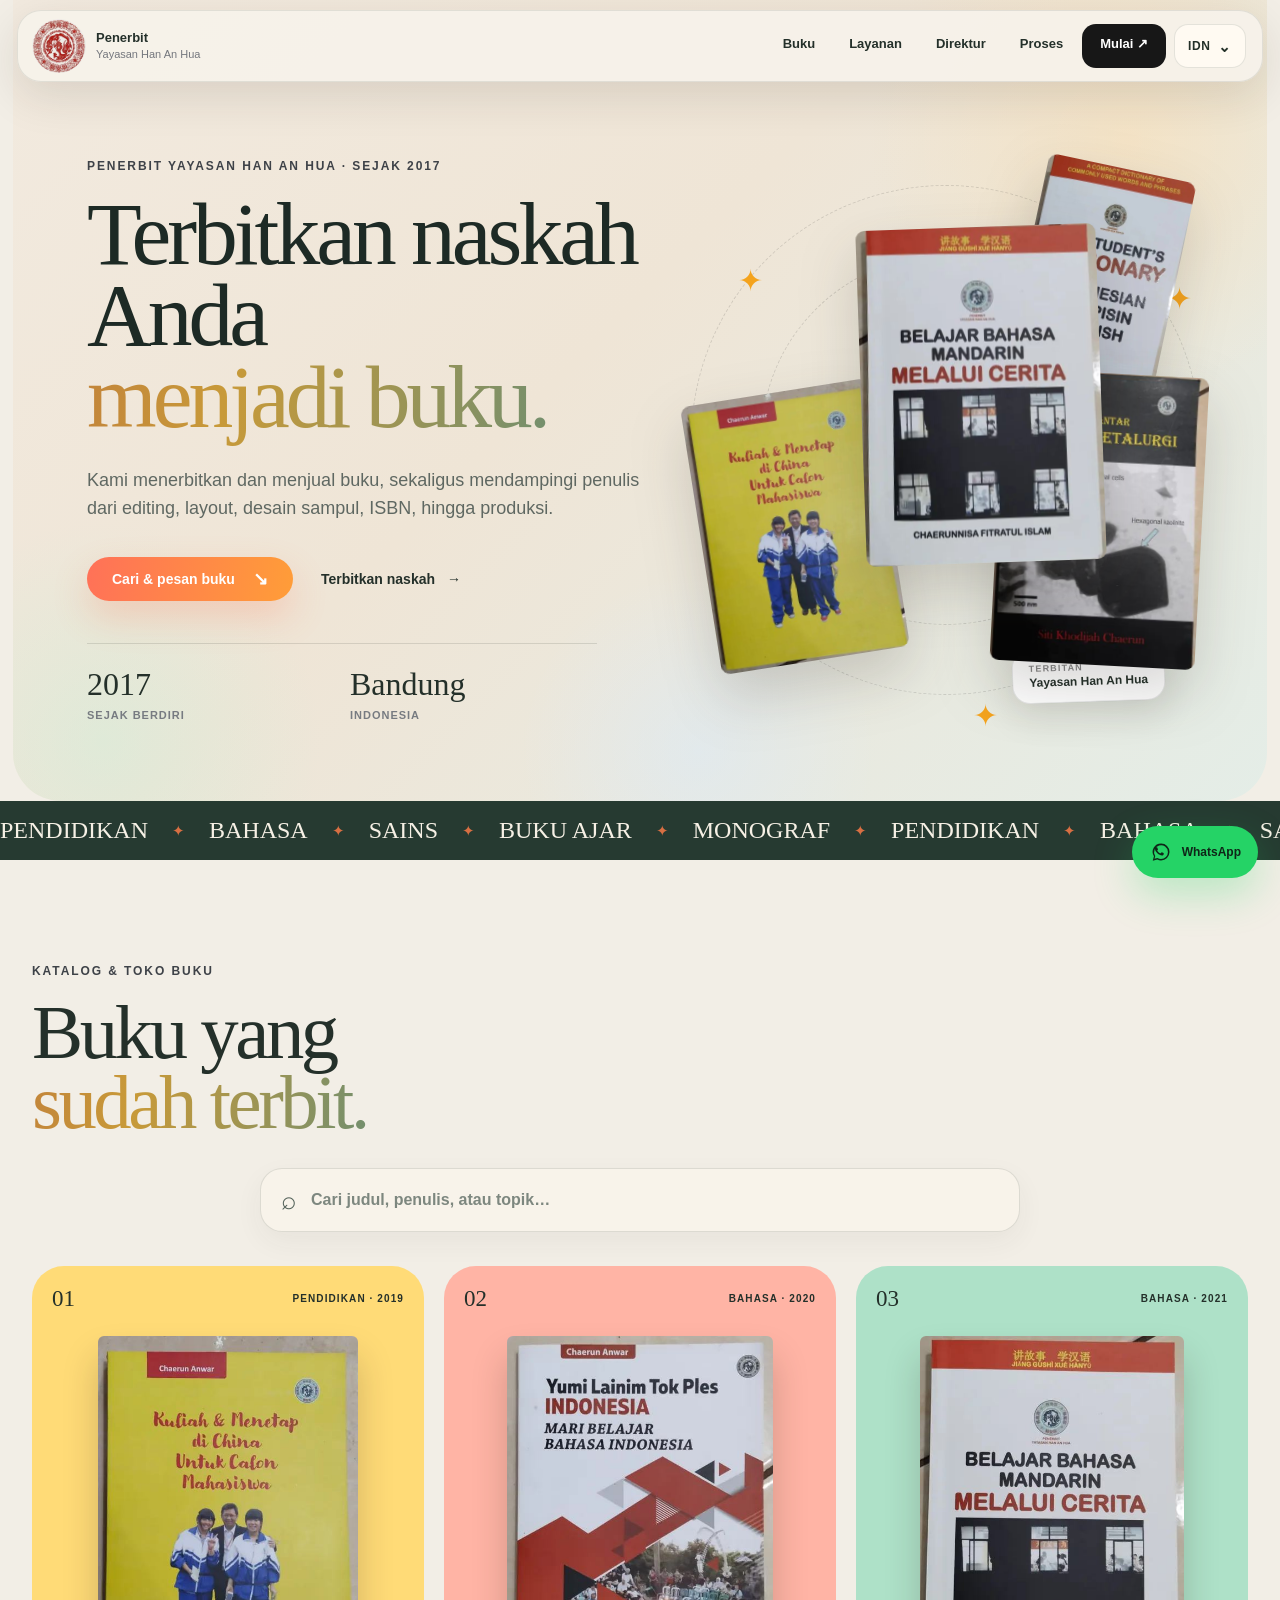
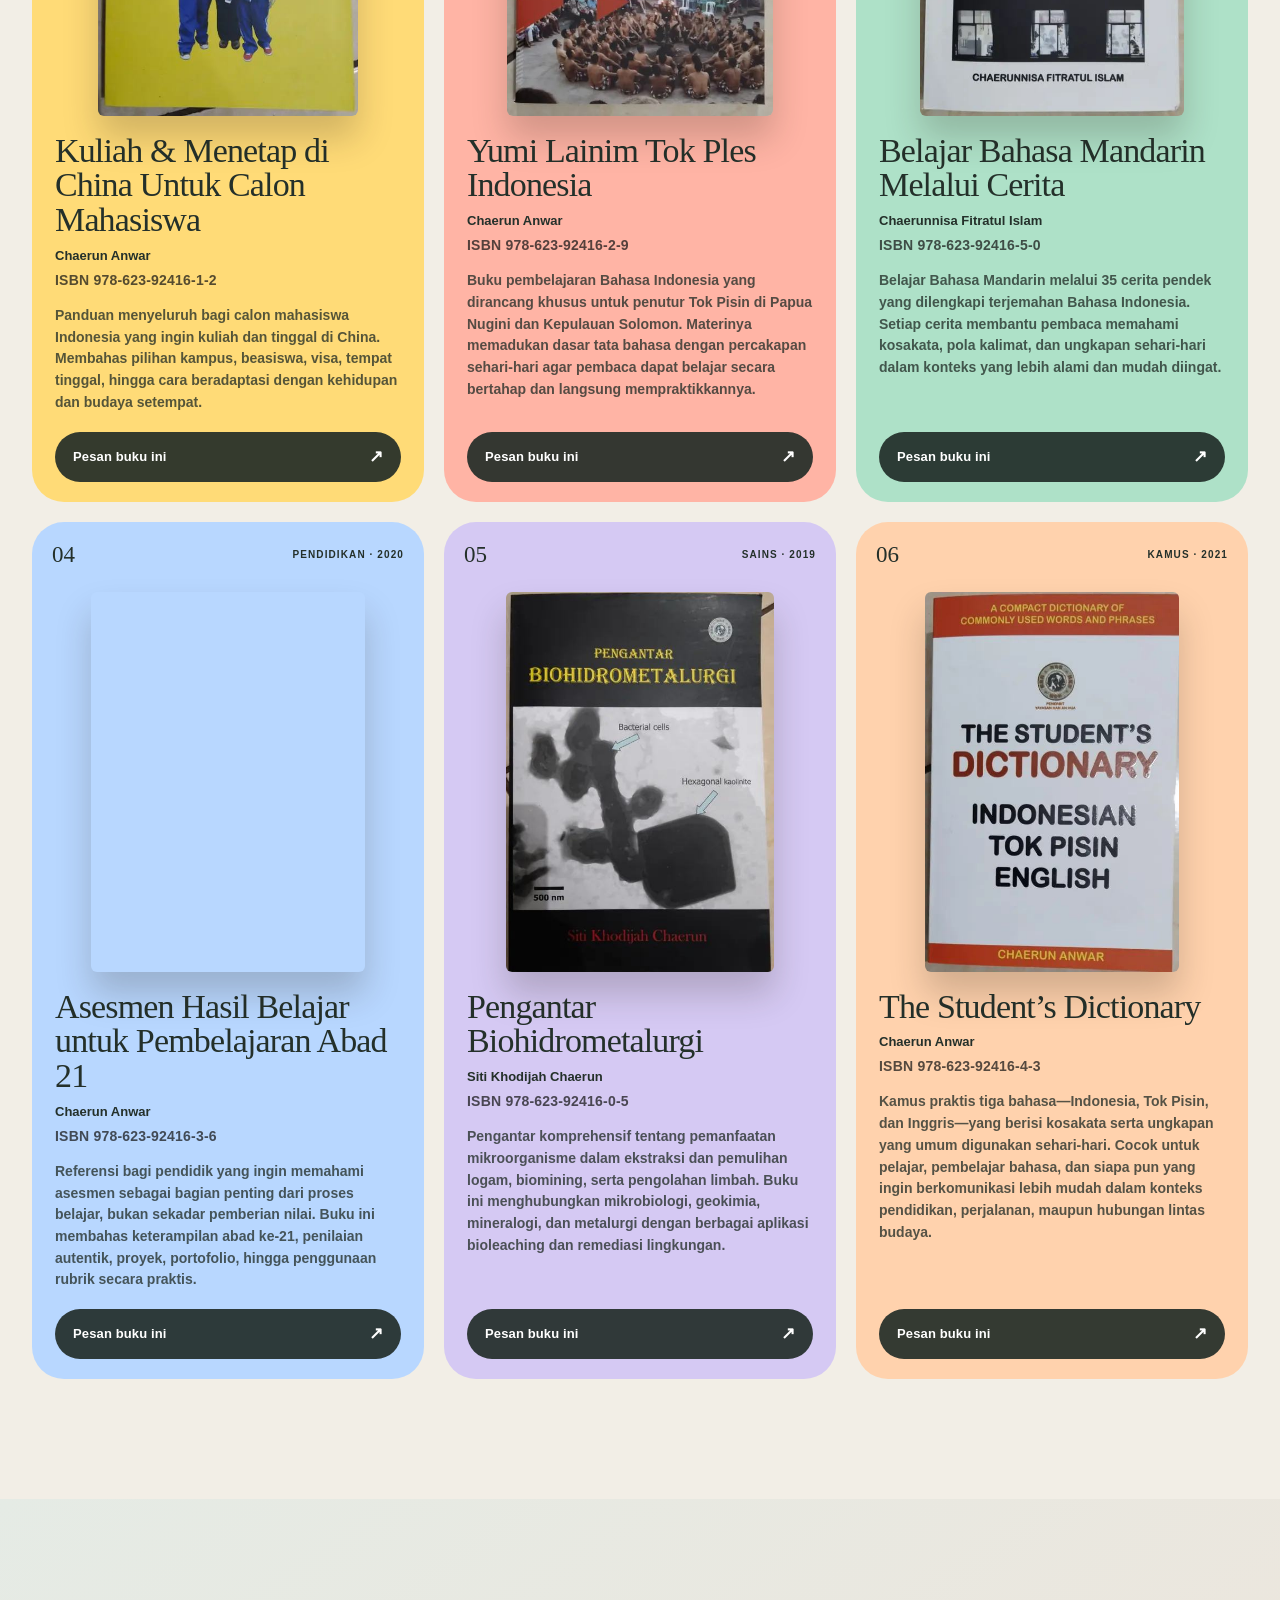
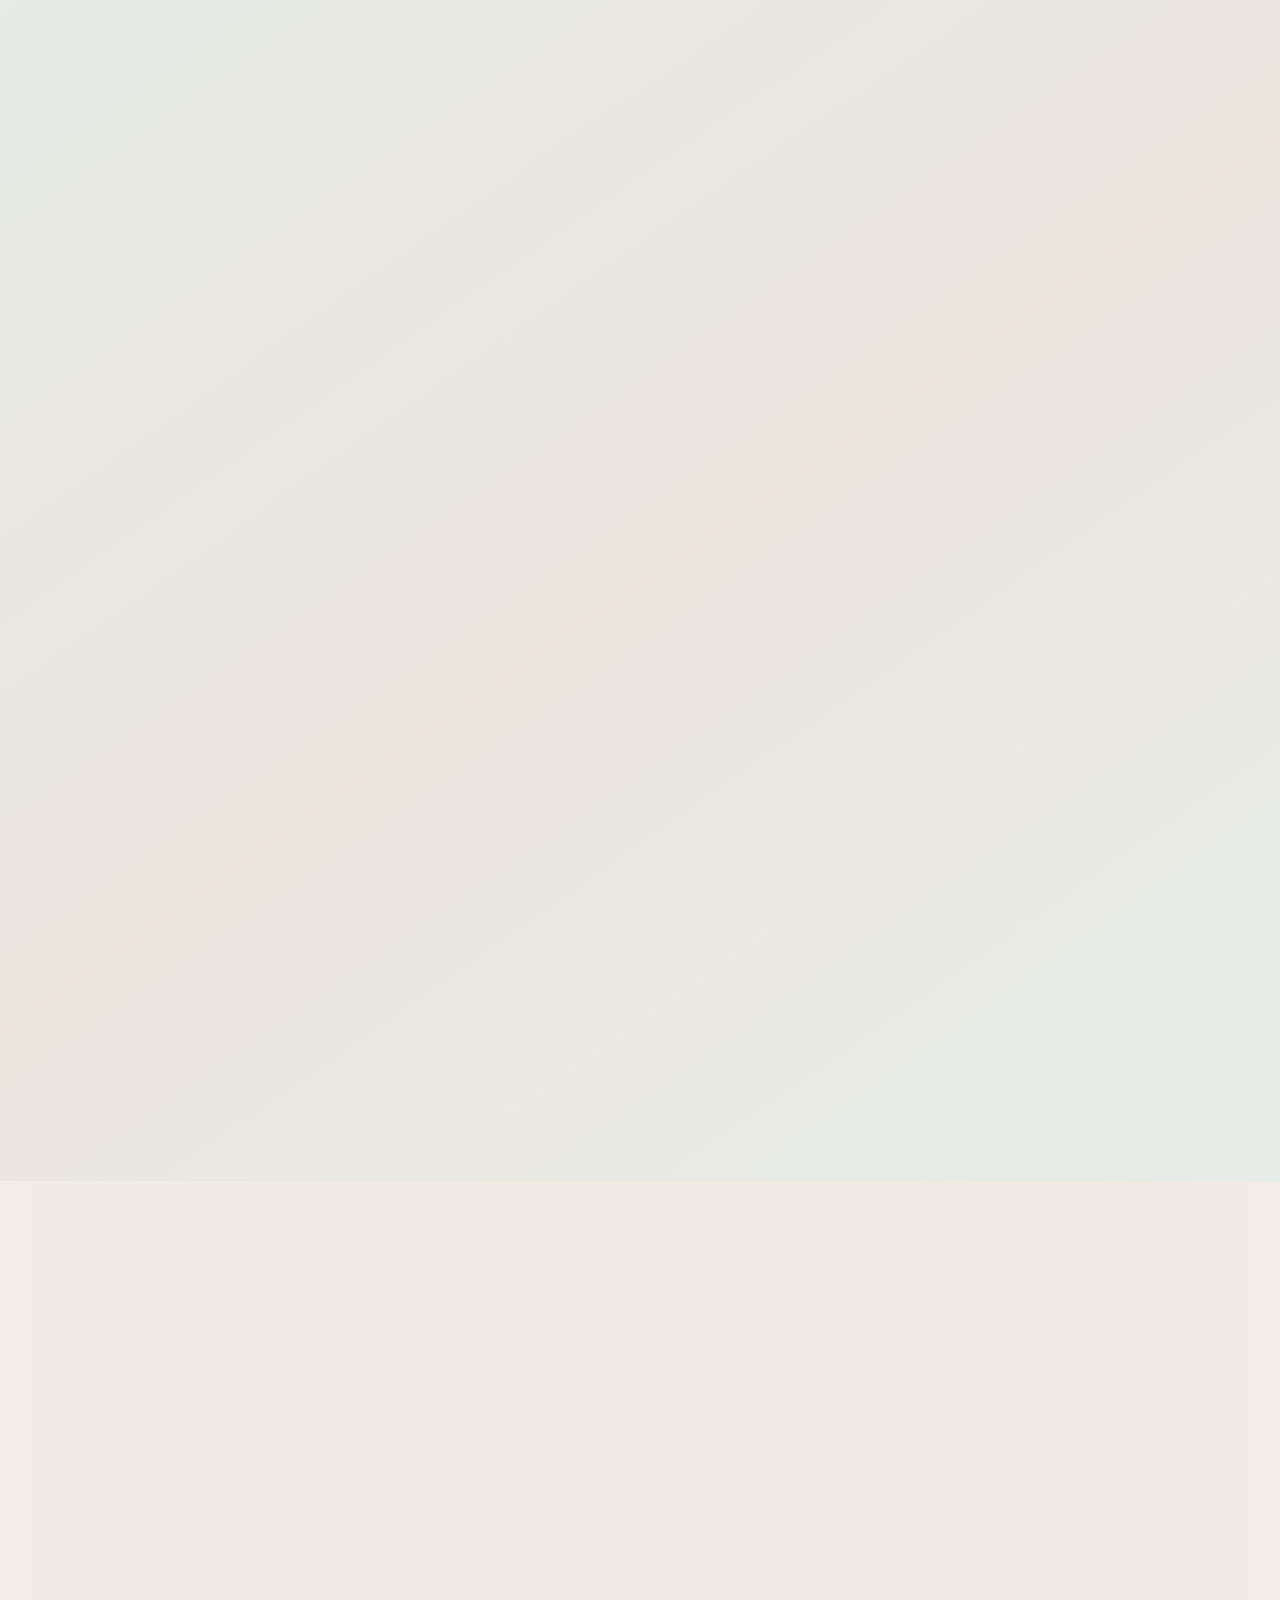
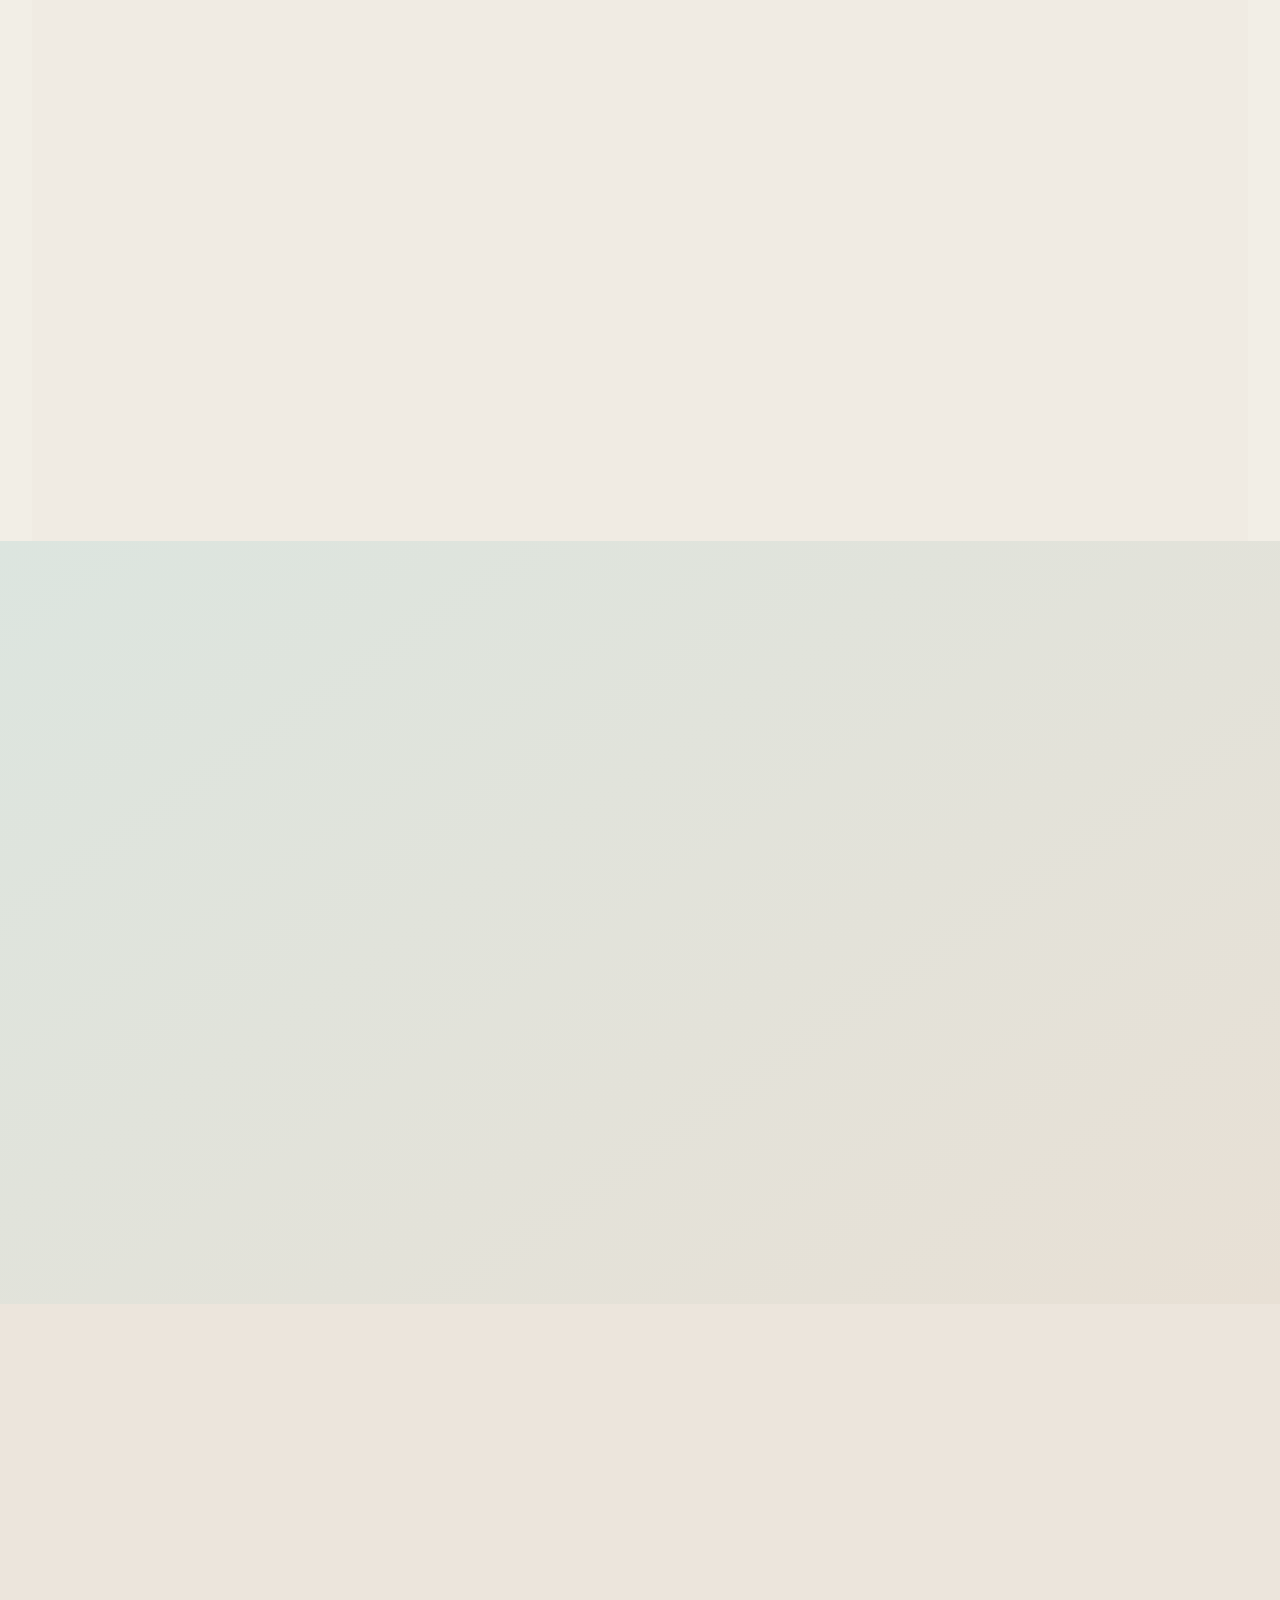
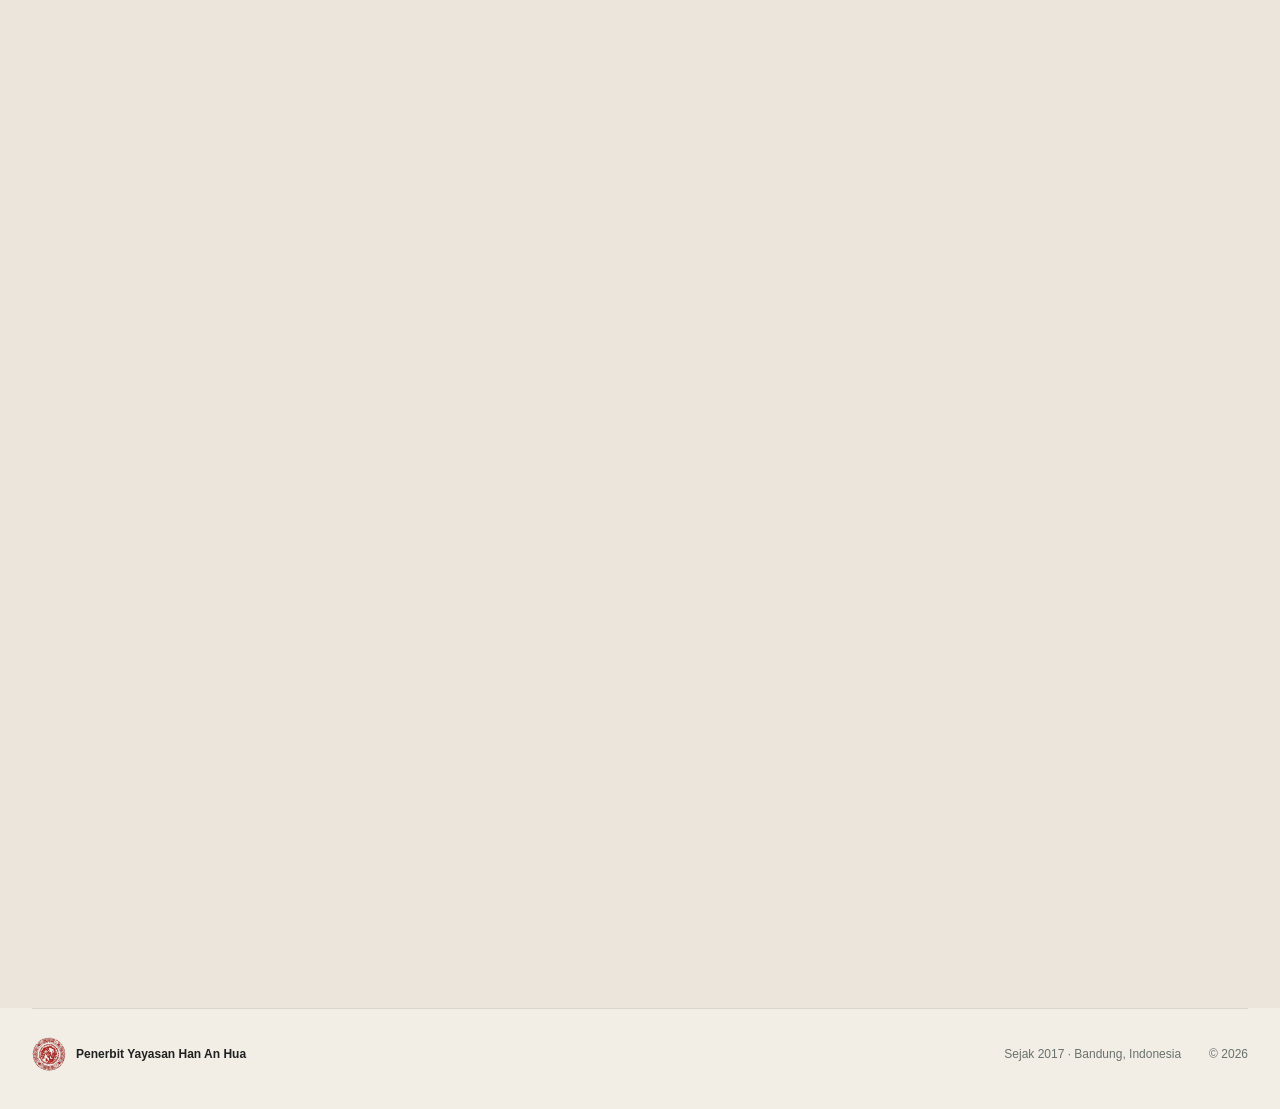
==== commit 6278ed92: "Add files via upload" ====
--- a/index.html
+++ b/index.html
@@ -1,270 +1,255 @@
-<!doctype html>
+<!DOCTYPE html>
+
 <html lang="id">
 <head>
-  <meta charset="utf-8">
-  <meta name="viewport" content="width=device-width,initial-scale=1,maximum-scale=5,viewport-fit=cover">
-  <meta http-equiv="X-UA-Compatible" content="IE=edge">
-  <meta name="format-detection" content="telephone=no">
-  <meta name="theme-color" content="#f2eee6">
-  <meta name="description" content="Penerbit Yayasan Han An Hua — penerbit buku pendidikan, bahasa, sains, dan berbagai naskah lainnya sejak 2017.">
-  <title>Penerbit Yayasan Han An Hua</title>
-  <link rel="icon" type="image/png" href="docs/assets/favicon.png">
-  <link rel="stylesheet" href="docs/styles.css?v=15-bookstore-mobile">
+<meta charset="utf-8"/>
+<meta content="width=device-width,initial-scale=1,maximum-scale=5,viewport-fit=cover" name="viewport"/>
+<meta content="IE=edge" http-equiv="X-UA-Compatible"/>
+<meta content="telephone=no" name="format-detection"/>
+<meta content="#f2eee6" name="theme-color"/>
+<meta content="Penerbit Yayasan Han An Hua — penerbit buku pendidikan, bahasa, sains, dan berbagai naskah lainnya sejak 2017." name="description"/>
+<title>Penerbit Yayasan Han An Hua</title>
+<link href="docs/assets/favicon.png" rel="icon" type="image/png"/>
+<link href="docs/styles.css?v=17-five-language" rel="stylesheet"/>
 </head>
 <body>
-  <div class="scroll-progress" aria-hidden="true"><span id="progressBar"></span></div>
-
-  <header class="site-header" id="siteHeader">
-    <a class="brand" href="#home" aria-label="Penerbit Yayasan Han An Hua">
-      <img decoding="async" src="docs/assets/logo-yayasan-han-an-hua.jpg" alt="Logo Yayasan Han An Hua">
-      <span><b>Penerbit</b><small>Yayasan Han An Hua</small></span>
-    </a>
-    <button class="menu-btn" id="menuBtn" aria-controls="siteNav" aria-expanded="false">Menu</button>
-    <nav class="site-nav" id="siteNav" aria-label="Navigasi utama">
-      <a href="#buku">Buku</a>
-      <a href="#layanan">Layanan</a>
-      <a href="#direktur">Direktur</a>
-      <a href="#proses">Proses</a>
-      <a class="nav-wa" href="#kontak">Mulai <span>↗</span></a>
-    </nav>
-  </header>
-
-  <main>
-    <section id="home" class="hero">
-      <div class="hero-mesh" aria-hidden="true">
-        <i class="mesh m1"></i><i class="mesh m2"></i><i class="mesh m3"></i>
-      </div>
-
-      <div class="hero-copy">
-        <p class="eyebrow reveal">PENERBIT YAYASAN HAN AN HUA · SEJAK 2017</p>
-        <h1 class="hero-title reveal" data-word-reveal>
-          Terbitkan naskah Anda<br><span>menjadi buku.</span>
-        </h1>
-        <p class="hero-lead reveal">Kami menerbitkan dan menjual buku, sekaligus mendampingi penulis dari editing, layout, desain sampul, ISBN, hingga produksi.</p>
-        <div class="hero-actions reveal">
-          <a class="btn btn-primary magnetic" href="#buku"><span>Cari &amp; pesan buku</span><i>↘</i></a>
-          <a class="plain-link" href="#proses">Terbitkan naskah <span>→</span></a>
-        </div>
-        <div class="hero-meta reveal">
-          <div><strong>2017</strong><span>sejak berdiri</span></div>
-          <div><strong>Bandung</strong><span>Indonesia</span></div>
-        </div>
-      </div>
-
-      <div class="hero-books reveal" id="heroBooks" aria-label="Pilihan buku terbitan">
-        <div class="book-orbit orbit-a" aria-hidden="true"></div>
-        <div class="book-orbit orbit-b" aria-hidden="true"></div>
-        <figure class="floating-book book-1" data-depth="0.60"><img decoding="async" fetchpriority="high" src="docs/assets/books/belajar-mandarin.jpg" alt="Belajar Bahasa Mandarin Melalui Cerita"></figure>
-        <figure class="floating-book book-2" data-depth="0.36"><img decoding="async" src="docs/assets/books/kuliah-china.jpg" alt="Kuliah & Menetap di China Untuk Calon Mahasiswa"></figure>
-        <figure class="floating-book book-3" data-depth="0.44"><img decoding="async" src="docs/assets/books/biohidrometalurgi.jpg" alt="Pengantar Biohidrometalurgi"></figure>
-        <figure class="floating-book book-4" data-depth="0.30"><img decoding="async" src="docs/assets/books/dictionary.jpg" alt="The Student's Dictionary"></figure>
-        <span class="spark s1">✦</span><span class="spark s2">✦</span><span class="spark s3">✦</span>
-        <div class="hero-sticker"><span>TERBITAN</span><b>Yayasan Han An Hua</b></div>
-      </div>
-    </section>
-
-    <div class="marquee" aria-hidden="true">
-      <div class="marquee-track">
-        <span>PENDIDIKAN</span><i>✦</i><span>BAHASA</span><i>✦</i><span>SAINS</span><i>✦</i><span>BUKU AJAR</span><i>✦</i><span>MONOGRAF</span><i>✦</i>
-        <span>PENDIDIKAN</span><i>✦</i><span>BAHASA</span><i>✦</i><span>SAINS</span><i>✦</i><span>BUKU AJAR</span><i>✦</i><span>MONOGRAF</span><i>✦</i>
-      </div>
-    </div>
-
-    <section id="buku" class="catalog shell section-space">
-      <div class="section-head catalog-head">
-        <div class="reveal">
-          <p class="eyebrow">KATALOG &amp; TOKO BUKU</p>
-          <h2 data-word-reveal>Buku yang<br><span>sudah terbit.</span></h2>
-        </div>
-        
-      </div>
-
-      <div class="book-search reveal" role="search">
-        <span class="search-icon" aria-hidden="true">⌕</span>
-        <label class="sr-only" for="bookSearch">Cari buku</label>
-        <input id="bookSearch" type="search" inputmode="search" autocomplete="off" placeholder="Cari judul, penulis, atau topik…" aria-controls="booksGrid">
-        <button id="clearBookSearch" type="button" class="search-clear" aria-label="Hapus pencarian">×</button>
-      </div>
-      <p class="search-empty" id="searchEmpty" hidden>Buku tidak ditemukan. Coba kata pencarian lain.</p>
-
-      <div class="books-grid" id="booksGrid">
-        <article class="book-card c-sun reveal" data-search="kuliah menetap china calon mahasiswa chaerun anwar pendidikan 2019 kampus beasiswa visa kehidupan">
-          <div class="book-card-top"><span>01</span><em>PENDIDIKAN · 2019</em></div>
-          <div class="cover-wrap"><img loading="lazy" decoding="async" src="docs/assets/books/kuliah-china.jpg" alt="Sampul Kuliah & Menetap di China Untuk Calon Mahasiswa"></div>
-          <div class="card-copy">
-            <h3>Kuliah &amp; Menetap di China Untuk Calon Mahasiswa</h3>
-            <p class="book-author">Chaerun Anwar</p>
-            <small>ISBN 978-623-92416-1-2</small>
-            <p class="book-description">Panduan menyeluruh bagi calon mahasiswa Indonesia yang ingin kuliah dan tinggal di China. Membahas pilihan kampus, beasiswa, visa, tempat tinggal, hingga cara beradaptasi dengan kehidupan dan budaya setempat.</p>
-            <a class="book-order" href="https://wa.me/6282260635656?text=Halo%20Penerbit%20Yayasan%20Han%20An%20Hua%2C%20saya%20pesan%20buku%20ini%3A%20Kuliah%20%26%20Menetap%20di%20China%20Untuk%20Calon%20Mahasiswa.%20Mohon%20informasi%20harga%20dan%20ketersediaannya." target="_blank" rel="noopener" aria-label="Pesan Kuliah & Menetap di China Untuk Calon Mahasiswa melalui WhatsApp"><span>Pesan buku ini</span><i>↗</i></a>
-          </div>
-        </article>
-
-        <article class="book-card c-coral reveal" data-search="yumi lainim tok ples indonesia mari belajar bahasa indonesia tok pisin chaerun anwar 2020 bahasa percakapan">
-          <div class="book-card-top"><span>02</span><em>BAHASA · 2020</em></div>
-          <div class="cover-wrap"><img loading="lazy" decoding="async" src="docs/assets/books/yumi-tok-pisin.jpg" alt="Sampul Yumi Lainim Tok Ples Indonesia"></div>
-          <div class="card-copy">
-            <h3>Yumi Lainim Tok Ples Indonesia</h3>
-            <p class="book-author">Chaerun Anwar</p>
-            <small>ISBN 978-623-92416-2-9</small>
-            <p class="book-description">Buku pembelajaran Bahasa Indonesia yang dirancang khusus untuk penutur Tok Pisin di Papua Nugini dan Kepulauan Solomon. Materinya memadukan dasar tata bahasa dengan percakapan sehari-hari agar pembaca dapat belajar secara bertahap dan langsung mempraktikkannya.</p>
-            <a class="book-order" href="https://wa.me/6282260635656?text=Halo%20Penerbit%20Yayasan%20Han%20An%20Hua%2C%20saya%20pesan%20buku%20ini%3A%20Yumi%20Lainim%20Tok%20Ples%20Indonesia.%20Mohon%20informasi%20harga%20dan%20ketersediaannya." target="_blank" rel="noopener" aria-label="Pesan Yumi Lainim Tok Ples Indonesia melalui WhatsApp"><span>Pesan buku ini</span><i>↗</i></a>
-          </div>
-        </article>
-
-        <article class="book-card c-mint reveal" data-search="belajar bahasa mandarin melalui cerita chaerunnisa fitratul islam 2021 bahasa china cerita kosakata pola kalimat">
-          <div class="book-card-top"><span>03</span><em>BAHASA · 2021</em></div>
-          <div class="cover-wrap"><img loading="lazy" decoding="async" src="docs/assets/books/belajar-mandarin.jpg" alt="Sampul Belajar Bahasa Mandarin Melalui Cerita"></div>
-          <div class="card-copy">
-            <h3>Belajar Bahasa Mandarin Melalui Cerita</h3>
-            <p class="book-author">Chaerunnisa Fitratul Islam</p>
-            <small>ISBN 978-623-92416-5-0</small>
-            <p class="book-description">Belajar Bahasa Mandarin melalui 35 cerita pendek yang dilengkapi terjemahan Bahasa Indonesia. Setiap cerita membantu pembaca memahami kosakata, pola kalimat, dan ungkapan sehari-hari dalam konteks yang lebih alami dan mudah diingat.</p>
-            <a class="book-order" href="https://wa.me/6282260635656?text=Halo%20Penerbit%20Yayasan%20Han%20An%20Hua%2C%20saya%20pesan%20buku%20ini%3A%20Belajar%20Bahasa%20Mandarin%20Melalui%20Cerita.%20Mohon%20informasi%20harga%20dan%20ketersediaannya." target="_blank" rel="noopener" aria-label="Pesan Belajar Bahasa Mandarin Melalui Cerita melalui WhatsApp"><span>Pesan buku ini</span><i>↗</i></a>
-          </div>
-        </article>
-
-        <article class="book-card c-sky reveal" data-search="asesmen hasil belajar pembelajaran abad 21 chaerun anwar 2020 pendidikan guru critical thinking kolaborasi proyek portofolio rubrik">
-          <div class="book-card-top"><span>04</span><em>PENDIDIKAN · 2020</em></div>
-          <div class="cover-wrap"><img loading="lazy" decoding="async" src="docs/assets/books/asesmen-abad21.jpg" alt="Sampul Asesmen Hasil Belajar untuk Pembelajaran Abad 21"></div>
-          <div class="card-copy">
-            <h3>Asesmen Hasil Belajar untuk Pembelajaran Abad 21</h3>
-            <p class="book-author">Chaerun Anwar</p>
-            <small>ISBN 978-623-92416-3-6</small>
-            <p class="book-description">Referensi bagi pendidik yang ingin memahami asesmen sebagai bagian penting dari proses belajar, bukan sekadar pemberian nilai. Buku ini membahas keterampilan abad ke-21, penilaian autentik, proyek, portofolio, hingga penggunaan rubrik secara praktis.</p>
-            <a class="book-order" href="https://wa.me/6282260635656?text=Halo%20Penerbit%20Yayasan%20Han%20An%20Hua%2C%20saya%20pesan%20buku%20ini%3A%20Asesmen%20Hasil%20Belajar%20untuk%20Pembelajaran%20Abad%2021.%20Mohon%20informasi%20harga%20dan%20ketersediaannya." target="_blank" rel="noopener" aria-label="Pesan Asesmen Hasil Belajar untuk Pembelajaran Abad 21 melalui WhatsApp"><span>Pesan buku ini</span><i>↗</i></a>
-          </div>
-        </article>
-
-        <article class="book-card c-lilac reveal" data-search="pengantar biohidrometalurgi siti khodijah chaerun 2019 sains mikrobiologi geokimia mineralogi metalurgi bioleaching biomining remediasi">
-          <div class="book-card-top"><span>05</span><em>SAINS · 2019</em></div>
-          <div class="cover-wrap"><img loading="lazy" decoding="async" src="docs/assets/books/biohidrometalurgi.jpg" alt="Sampul Pengantar Biohidrometalurgi"></div>
-          <div class="card-copy">
-            <h3>Pengantar Biohidrometalurgi</h3>
-            <p class="book-author">Siti Khodijah Chaerun</p>
-            <small>ISBN 978-623-92416-0-5</small>
-            <p class="book-description">Pengantar komprehensif tentang pemanfaatan mikroorganisme dalam ekstraksi dan pemulihan logam, biomining, serta pengolahan limbah. Buku ini menghubungkan mikrobiologi, geokimia, mineralogi, dan metalurgi dengan berbagai aplikasi bioleaching dan remediasi lingkungan.</p>
-            <a class="book-order" href="https://wa.me/6282260635656?text=Halo%20Penerbit%20Yayasan%20Han%20An%20Hua%2C%20saya%20pesan%20buku%20ini%3A%20Pengantar%20Biohidrometalurgi.%20Mohon%20informasi%20harga%20dan%20ketersediaannya." target="_blank" rel="noopener" aria-label="Pesan Pengantar Biohidrometalurgi melalui WhatsApp"><span>Pesan buku ini</span><i>↗</i></a>
-          </div>
-        </article>
-
-        <article class="book-card c-peach reveal" data-search="student dictionary indonesian tok pisin english kamus chaerun anwar 2021 bahasa kosakata komunikasi">
-          <div class="book-card-top"><span>06</span><em>KAMUS · 2021</em></div>
-          <div class="cover-wrap"><img loading="lazy" decoding="async" src="docs/assets/books/dictionary.jpg" alt="Sampul The Student’s Dictionary"></div>
-          <div class="card-copy">
-            <h3>The Student’s Dictionary</h3>
-            <p class="book-author">Chaerun Anwar</p>
-            <small>ISBN 978-623-92416-4-3</small>
-            <p class="book-description">Kamus praktis tiga bahasa—Indonesia, Tok Pisin, dan Inggris—yang berisi kosakata serta ungkapan yang umum digunakan sehari-hari. Cocok untuk pelajar, pembelajar bahasa, dan siapa pun yang ingin berkomunikasi lebih mudah dalam konteks pendidikan, perjalanan, maupun hubungan lintas budaya.</p>
-            <a class="book-order" href="https://wa.me/6282260635656?text=Halo%20Penerbit%20Yayasan%20Han%20An%20Hua%2C%20saya%20pesan%20buku%20ini%3A%20The%20Student%E2%80%99s%20Dictionary.%20Mohon%20informasi%20harga%20dan%20ketersediaannya." target="_blank" rel="noopener" aria-label="Pesan The Student’s Dictionary melalui WhatsApp"><span>Pesan buku ini</span><i>↗</i></a>
-          </div>
-        </article>
-      </div>
-    </section>
-
-    <section id="layanan" class="services section-space">
-      <div class="shell">
-        <div class="services-head">
-          <div class="reveal">
-            <p class="eyebrow">LAYANAN PENERBITAN</p>
-            <h2 data-word-reveal>Yang bisa<br><span>kami bantu.</span></h2>
-          </div>
-          <p class="section-note reveal">Mulai dari penyuntingan, desain, ISBN, sampai produksi buku.</p>
-        </div>
-
-        <div class="service-grid">
-          <article class="service-card reveal sv1"><span>01</span><div class="service-icon">Aa</div><h3>Editing &amp; Proofreading</h3><p>Merapikan bahasa, ejaan, dan konsistensi naskah sebelum masuk tahap desain.</p></article>
-          <article class="service-card reveal sv2"><span>02</span><div class="service-icon">▤</div><h3>Layout Buku</h3><p>Menata isi buku agar rapi, nyaman dibaca, dan siap untuk proses cetak.</p></article>
-          <article class="service-card reveal sv3"><span>03</span><div class="service-icon">◐</div><h3>Desain Sampul</h3><p>Membuat tampilan sampul yang sesuai dengan isi dan karakter buku.</p></article>
-          <article class="service-card reveal sv4"><span>04</span><div class="service-icon">#</div><h3>ISBN &amp; Metadata</h3><p>Pendampingan kelengkapan penerbitan, data buku, dan kebutuhan ISBN.</p></article>
-          <article class="service-card reveal sv5"><span>05</span><div class="service-icon">▣</div><h3>Cetak &amp; Produksi</h3><p>Menyiapkan file akhir dan kebutuhan produksi buku sesuai hasil final.</p></article>
-          <article class="service-card reveal sv6"><span>06</span><div class="service-icon">↗</div><h3>Konsultasi Naskah</h3><p>Belum yakin mulai dari mana? Kami bantu menentukan langkah penerbitannya.</p></article>
-        </div>
-
-        <div class="accepted reveal">
-          <p>Jenis naskah yang dapat diajukan</p>
-          <div class="chips">
-            <span>Buku Ajar</span><span>Buku Referensi</span><span>Monograf</span><span>Buku Umum</span><span>Bahasa &amp; Kamus</span><span>Sains &amp; Teknologi</span><span>Karya Ilmiah</span><span>Naskah Lainnya</span>
-          </div>
-        </div>
-      </div>
-    </section>
-
-    <section id="direktur" class="director shell section-space">
-      <div class="director-card reveal">
-        <div class="director-photo-wrap">
-          <i class="director-orb d1" aria-hidden="true"></i><i class="director-orb d2" aria-hidden="true"></i>
-          <img class="director-photo" loading="lazy" decoding="async" src="docs/assets/director-chaerunnisa.jpg" alt="Chaerunnisa Fitratul Islam, Direktur Penerbit Yayasan Han An Hua">
-          <div class="photo-caption"><span>Direktur Penerbit</span><b>Yayasan Han An Hua</b></div>
-        </div>
-        <div class="director-copy">
-          <p class="eyebrow">DIREKTUR</p>
-          <h2 data-word-reveal>Chaerunnisa<br><span>Fitratul Islam</span></h2>
-          <p class="degree">B.A., M.A.</p>
-          <p class="director-intro">Direktur Penerbit Yayasan Han An Hua dan penulis <em>Belajar Bahasa Mandarin Melalui Cerita</em>.</p>
-          <div class="education-cards">
-            <div class="edu reveal"><span>Sarjana</span><b>Beijing Normal University</b><small>Tiongkok</small></div>
-            <div class="edu reveal"><span>Magister</span><b>University of Würzburg</b><small>Jerman</small></div>
-          </div>
-        </div>
-      </div>
-    </section>
-
-    <section id="proses" class="process section-space">
-      <div class="shell">
-        <div class="process-head reveal">
-          <p class="eyebrow">PROSES PENERBITAN</p>
-          <h2 data-word-reveal>Dari naskah<br><span>sampai terbit.</span></h2>
-        </div>
-
-        <div class="process-track reveal" id="processTrack">
-          <div class="process-line"><i></i></div>
-          <article class="process-step"><span>01</span><div class="step-dot"></div><h3>Kontak</h3><p>Mulai percakapan melalui WhatsApp.</p></article>
-          <article class="process-step"><span>02</span><div class="step-dot"></div><h3>Kirim Naskah</h3><p>Kirim naskah atau ringkasan untuk kami lihat.</p></article>
-          <article class="process-step"><span>03</span><div class="step-dot"></div><h3>Review &amp; Editing</h3><p>Naskah ditinjau, dirapikan, lalu disiapkan untuk produksi.</p></article>
-          <article class="process-step"><span>04</span><div class="step-dot"></div><h3>Terbit</h3><p>Finalisasi desain, kelengkapan buku, dan penerbitan.</p></article>
-        </div>
-      </div>
-    </section>
-
-    <section id="kontak" class="contact section-space">
-      <div class="shell contact-shell">
-        <div class="contact-card reveal">
-          <div class="contact-copy">
-            <p class="eyebrow">MULAI DARI SINI</p>
-            <h2 data-word-reveal>Punya naskah?<br><span>Mari bicarakan.</span></h2>
-            <p>Klik WhatsApp. Pesan awal sudah kami siapkan, jadi Anda bisa langsung mengirimnya.</p>
-            <a class="btn btn-wa magnetic" href="https://wa.me/6282260635656?text=Halo%20Penerbit%20Yayasan%20Han%20An%20Hua%2C%20saya%20ingin%20mendapatkan%20informasi%20mengenai%20penerbitan%20buku.%20Mohon%20informasi%20langkah%20selanjutnya." target="_blank" rel="noopener">
-              <svg viewBox="0 0 32 32" aria-hidden="true"><path d="M19.11 17.33c-.29-.14-1.7-.84-1.97-.94-.26-.1-.45-.14-.64.14-.19.29-.74.94-.91 1.13-.17.19-.33.22-.62.07-.29-.14-1.21-.45-2.31-1.43-.85-.76-1.43-1.7-1.59-1.98-.17-.29-.02-.44.12-.58.13-.13.29-.33.43-.5.14-.17.19-.29.29-.48.1-.19.05-.36-.02-.5-.07-.14-.64-1.55-.88-2.12-.23-.56-.47-.48-.64-.49h-.55c-.19 0-.5.07-.76.36-.26.29-1 1-1 2.44s1.03 2.83 1.17 3.02c.14.19 2.03 3.1 4.92 4.35.69.3 1.22.47 1.64.6.69.22 1.31.19 1.8.11.55-.08 1.7-.69 1.94-1.36.24-.67.24-1.24.17-1.36-.07-.12-.26-.19-.55-.33zM16.02 4.67A11.15 11.15 0 006.6 21.79L5 27.67l6.02-1.58a11.11 11.11 0 005.01 1.2h.01a11.31 11.31 0 0011.28-11.27A11.18 11.18 0 0016.02 4.67zm0 20.73h-.01a9.24 9.24 0 01-4.71-1.29l-.34-.2-3.57.94.95-3.48-.22-.36a9.24 9.24 0 1117.15-4.99 9.33 9.33 0 01-9.25 9.38z"/></svg>
-              <span>Buka WhatsApp</span><i>↗</i>
-            </a>
-          </div>
-          <div class="contact-art" aria-hidden="true">
-            <div class="chat-bubble b1">Halo!</div>
-            <div class="chat-bubble b2">Saya ingin menerbitkan buku.</div>
-            <div class="chat-bubble b3">Siap, mari kita mulai.</div>
-          </div>
-        </div>
-
-        <div class="map-wrap reveal">
-          <div class="map-top"><span>LOKASI</span><b>Penerbit Yayasan Han An Hua</b></div>
-          <iframe title="Lokasi Penerbit Yayasan Han An Hua" src="https://www.google.com/maps?q=Penerbit%20Yayasan%20Han%20An%20Hua&ll=-6.9657088,107.7574408&z=17&output=embed" loading="lazy" referrerpolicy="no-referrer-when-downgrade" allowfullscreen></iframe>
-        </div>
-      </div>
-    </section>
-  </main>
-
-  <a class="floating-wa" href="https://wa.me/6282260635656?text=Halo%20Penerbit%20Yayasan%20Han%20An%20Hua%2C%20saya%20ingin%20mendapatkan%20informasi%20mengenai%20penerbitan%20buku.%20Mohon%20informasi%20langkah%20selanjutnya." target="_blank" rel="noopener" aria-label="Hubungi melalui WhatsApp">
-    <svg viewBox="0 0 32 32" aria-hidden="true"><path d="M19.11 17.33c-.29-.14-1.7-.84-1.97-.94-.26-.1-.45-.14-.64.14-.19.29-.74.94-.91 1.13-.17.19-.33.22-.62.07-.29-.14-1.21-.45-2.31-1.43-.85-.76-1.43-1.7-1.59-1.98-.17-.29-.02-.44.12-.58.13-.13.29-.33.43-.5.14-.17.19-.29.29-.48.1-.19.05-.36-.02-.5-.07-.14-.64-1.55-.88-2.12-.23-.56-.47-.48-.64-.49h-.55c-.19 0-.5.07-.76.36-.26.29-1 1-1 2.44s1.03 2.83 1.17 3.02c.14.19 2.03 3.1 4.92 4.35.69.3 1.22.47 1.64.6.69.22 1.31.19 1.8.11.55-.08 1.7-.69 1.94-1.36.24-.67.24-1.24.17-1.36-.07-.12-.26-.19-.55-.33zM16.02 4.67A11.15 11.15 0 006.6 21.79L5 27.67l6.02-1.58a11.11 11.11 0 005.01 1.2h.01a11.31 11.31 0 0011.28-11.27A11.18 11.18 0 0016.02 4.67zm0 20.73h-.01a9.24 9.24 0 01-4.71-1.29l-.34-.2-3.57.94.95-3.48-.22-.36a9.24 9.24 0 1117.15-4.99 9.33 9.33 0 01-9.25 9.38z"/></svg>
-    <span>WhatsApp</span>
-  </a>
-
-  <footer class="footer">
-    <div class="footer-brand"><img decoding="async" src="docs/assets/logo-yayasan-han-an-hua.jpg" alt="Logo Yayasan Han An Hua"><b>Penerbit Yayasan Han An Hua</b></div>
-    <div>Sejak 2017 · Bandung, Indonesia</div>
-    <div>© <span id="year"></span></div>
-  </footer>
-
-  <script src="docs/script.js?v=15-bookstore-mobile" defer></script>
+<div aria-hidden="true" class="scroll-progress"><span id="progressBar"></span></div>
+<header class="site-header" id="siteHeader">
+<a aria-label="Penerbit Yayasan Han An Hua" class="brand" href="#home">
+<img alt="Logo Yayasan Han An Hua" decoding="async" src="docs/assets/logo-yayasan-han-an-hua.jpg"/>
+<span><b>Penerbit</b><small>Yayasan Han An Hua</small></span>
+</a>
+<button aria-controls="siteNav" aria-expanded="false" class="menu-btn" id="menuBtn">Menu</button>
+<nav aria-label="Navigasi utama" class="site-nav" id="siteNav">
+<a href="#buku">Buku</a>
+<a href="#layanan">Layanan</a>
+<a href="#direktur">Direktur</a>
+<a href="#proses">Proses</a>
+<a class="nav-wa" href="#kontak">Mulai <span>↗</span></a>
+</nav><div class="lang-switcher" id="langSwitcher">
+<button aria-controls="langMenu" aria-expanded="false" aria-haspopup="true" class="lang-current" id="langButton" type="button"><span id="langCurrent">IDN</span><i aria-hidden="true">⌄</i></button>
+<div aria-label="Language" class="lang-menu" id="langMenu" role="menu">
+<button data-lang="en" role="menuitem" type="button"><b>ENG</b><span>English</span></button>
+<button data-lang="id" role="menuitem" type="button"><b>IDN</b><span>Bahasa Indonesia</span></button>
+<button data-lang="tw" role="menuitem" type="button"><b>TW</b><span>繁體中文</span></button>
+<button data-lang="cn" role="menuitem" type="button"><b>CN</b><span>简体中文</span></button>
+<button data-lang="jp" role="menuitem" type="button"><b>JP</b><span>日本語</span></button>
+</div>
+</div>
+</header>
+<main>
+<section class="hero" id="home">
+<div aria-hidden="true" class="hero-mesh">
+<i class="mesh m1"></i><i class="mesh m2"></i><i class="mesh m3"></i>
+</div>
+<div class="hero-copy">
+<p class="eyebrow reveal">PENERBIT YAYASAN HAN AN HUA · SEJAK 2017</p>
+<h1 class="hero-title reveal" data-word-reveal="">
+          Terbitkan naskah Anda<br/><span>menjadi buku.</span>
+</h1>
+<p class="hero-lead reveal">Kami menerbitkan dan menjual buku, sekaligus mendampingi penulis dari editing, layout, desain sampul, ISBN, hingga produksi.</p>
+<div class="hero-actions reveal">
+<a class="btn btn-primary magnetic" href="#buku"><span>Cari &amp; pesan buku</span><i>↘</i></a>
+<a class="plain-link" href="#proses">Terbitkan naskah <span>→</span></a>
+</div>
+<div class="hero-meta reveal">
+<div><strong>2017</strong><span>sejak berdiri</span></div>
+<div><strong>Bandung</strong><span>Indonesia</span></div>
+</div>
+</div>
+<div aria-label="Pilihan buku terbitan" class="hero-books reveal" id="heroBooks">
+<div aria-hidden="true" class="book-orbit orbit-a"></div>
+<div aria-hidden="true" class="book-orbit orbit-b"></div>
+<figure class="floating-book book-1" data-depth="0.60"><img alt="Belajar Bahasa Mandarin Melalui Cerita" decoding="async" fetchpriority="high" src="docs/assets/books/belajar-mandarin.jpg"/></figure>
+<figure class="floating-book book-2" data-depth="0.36"><img alt="Kuliah &amp; Menetap di China Untuk Calon Mahasiswa" decoding="async" src="docs/assets/books/kuliah-china.jpg"/></figure>
+<figure class="floating-book book-3" data-depth="0.44"><img alt="Pengantar Biohidrometalurgi" decoding="async" src="docs/assets/books/biohidrometalurgi.jpg"/></figure>
+<figure class="floating-book book-4" data-depth="0.30"><img alt="The Student's Dictionary" decoding="async" src="docs/assets/books/dictionary.jpg"/></figure>
+<span class="spark s1">✦</span><span class="spark s2">✦</span><span class="spark s3">✦</span>
+<div class="hero-sticker"><span>TERBITAN</span><b>Yayasan Han An Hua</b></div>
+</div>
+</section>
+<div aria-hidden="true" class="marquee">
+<div class="marquee-track">
+<span>PENDIDIKAN</span><i>✦</i><span>BAHASA</span><i>✦</i><span>SAINS</span><i>✦</i><span>BUKU AJAR</span><i>✦</i><span>MONOGRAF</span><i>✦</i>
+<span>PENDIDIKAN</span><i>✦</i><span>BAHASA</span><i>✦</i><span>SAINS</span><i>✦</i><span>BUKU AJAR</span><i>✦</i><span>MONOGRAF</span><i>✦</i>
+</div>
+</div>
+<section class="catalog shell section-space" id="buku">
+<div class="section-head catalog-head">
+<div class="reveal">
+<p class="eyebrow">KATALOG &amp; TOKO BUKU</p>
+<h2 data-word-reveal="">Buku yang<br/><span>sudah terbit.</span></h2>
+</div>
+</div>
+<div class="book-search reveal" role="search">
+<span aria-hidden="true" class="search-icon">⌕</span>
+<label class="sr-only" for="bookSearch">Cari buku</label>
+<input aria-controls="booksGrid" autocomplete="off" id="bookSearch" inputmode="search" placeholder="Cari judul, penulis, atau topik…" type="search"/>
+<button aria-label="Hapus pencarian" class="search-clear" id="clearBookSearch" type="button">×</button>
+</div>
+<p class="search-empty" hidden="" id="searchEmpty">Buku tidak ditemukan. Coba kata pencarian lain.</p>
+<div class="books-grid" id="booksGrid">
+<article class="book-card c-sun reveal" data-search="kuliah menetap china calon mahasiswa chaerun anwar pendidikan 2019 kampus beasiswa visa kehidupan">
+<div class="book-card-top"><span>01</span><em>PENDIDIKAN · 2019</em></div>
+<div class="cover-wrap"><img alt="Sampul Kuliah &amp; Menetap di China Untuk Calon Mahasiswa" decoding="async" loading="lazy" src="docs/assets/books/kuliah-china.jpg"/></div>
+<div class="card-copy">
+<h3>Kuliah &amp; Menetap di China Untuk Calon Mahasiswa</h3>
+<p class="book-author">Chaerun Anwar</p>
+<small>ISBN 978-623-92416-1-2</small>
+<p class="book-description">Panduan menyeluruh bagi calon mahasiswa Indonesia yang ingin kuliah dan tinggal di China. Membahas pilihan kampus, beasiswa, visa, tempat tinggal, hingga cara beradaptasi dengan kehidupan dan budaya setempat.</p>
+<a aria-label="Pesan Kuliah &amp; Menetap di China Untuk Calon Mahasiswa melalui WhatsApp" class="book-order" data-book-title="Kuliah &amp; Menetap di China Untuk Calon Mahasiswa" data-wa-kind="book" href="https://wa.me/6282260635656?text=Halo%20Penerbit%20Yayasan%20Han%20An%20Hua%2C%20saya%20pesan%20buku%20ini%3A%20Kuliah%20%26%20Menetap%20di%20China%20Untuk%20Calon%20Mahasiswa.%20Mohon%20informasi%20harga%20dan%20ketersediaannya." rel="noopener" target="_blank"><span>Pesan buku ini</span><i>↗</i></a>
+</div>
+</article>
+<article class="book-card c-coral reveal" data-search="yumi lainim tok ples indonesia mari belajar bahasa indonesia tok pisin chaerun anwar 2020 bahasa percakapan">
+<div class="book-card-top"><span>02</span><em>BAHASA · 2020</em></div>
+<div class="cover-wrap"><img alt="Sampul Yumi Lainim Tok Ples Indonesia" decoding="async" loading="lazy" src="docs/assets/books/yumi-tok-pisin.jpg"/></div>
+<div class="card-copy">
+<h3>Yumi Lainim Tok Ples Indonesia</h3>
+<p class="book-author">Chaerun Anwar</p>
+<small>ISBN 978-623-92416-2-9</small>
+<p class="book-description">Buku pembelajaran Bahasa Indonesia yang dirancang khusus untuk penutur Tok Pisin di Papua Nugini dan Kepulauan Solomon. Materinya memadukan dasar tata bahasa dengan percakapan sehari-hari agar pembaca dapat belajar secara bertahap dan langsung mempraktikkannya.</p>
+<a aria-label="Pesan Yumi Lainim Tok Ples Indonesia melalui WhatsApp" class="book-order" data-book-title="Yumi Lainim Tok Ples Indonesia" data-wa-kind="book" href="https://wa.me/6282260635656?text=Halo%20Penerbit%20Yayasan%20Han%20An%20Hua%2C%20saya%20pesan%20buku%20ini%3A%20Yumi%20Lainim%20Tok%20Ples%20Indonesia.%20Mohon%20informasi%20harga%20dan%20ketersediaannya." rel="noopener" target="_blank"><span>Pesan buku ini</span><i>↗</i></a>
+</div>
+</article>
+<article class="book-card c-mint reveal" data-search="belajar bahasa mandarin melalui cerita chaerunnisa fitratul islam 2021 bahasa china cerita kosakata pola kalimat">
+<div class="book-card-top"><span>03</span><em>BAHASA · 2021</em></div>
+<div class="cover-wrap"><img alt="Sampul Belajar Bahasa Mandarin Melalui Cerita" decoding="async" loading="lazy" src="docs/assets/books/belajar-mandarin.jpg"/></div>
+<div class="card-copy">
+<h3>Belajar Bahasa Mandarin Melalui Cerita</h3>
+<p class="book-author">Chaerunnisa Fitratul Islam</p>
+<small>ISBN 978-623-92416-5-0</small>
+<p class="book-description">Belajar Bahasa Mandarin melalui 35 cerita pendek yang dilengkapi terjemahan Bahasa Indonesia. Setiap cerita membantu pembaca memahami kosakata, pola kalimat, dan ungkapan sehari-hari dalam konteks yang lebih alami dan mudah diingat.</p>
+<a aria-label="Pesan Belajar Bahasa Mandarin Melalui Cerita melalui WhatsApp" class="book-order" data-book-title="Belajar Bahasa Mandarin Melalui Cerita" data-wa-kind="book" href="https://wa.me/6282260635656?text=Halo%20Penerbit%20Yayasan%20Han%20An%20Hua%2C%20saya%20pesan%20buku%20ini%3A%20Belajar%20Bahasa%20Mandarin%20Melalui%20Cerita.%20Mohon%20informasi%20harga%20dan%20ketersediaannya." rel="noopener" target="_blank"><span>Pesan buku ini</span><i>↗</i></a>
+</div>
+</article>
+<article class="book-card c-sky reveal" data-search="asesmen hasil belajar pembelajaran abad 21 chaerun anwar 2020 pendidikan guru critical thinking kolaborasi proyek portofolio rubrik">
+<div class="book-card-top"><span>04</span><em>PENDIDIKAN · 2020</em></div>
+<div class="cover-wrap"><img alt="Sampul Asesmen Hasil Belajar untuk Pembelajaran Abad 21" decoding="async" loading="lazy" src="docs/assets/books/asesmen-abad21.jpg"/></div>
+<div class="card-copy">
+<h3>Asesmen Hasil Belajar untuk Pembelajaran Abad 21</h3>
+<p class="book-author">Chaerun Anwar</p>
+<small>ISBN 978-623-92416-3-6</small>
+<p class="book-description">Referensi bagi pendidik yang ingin memahami asesmen sebagai bagian penting dari proses belajar, bukan sekadar pemberian nilai. Buku ini membahas keterampilan abad ke-21, penilaian autentik, proyek, portofolio, hingga penggunaan rubrik secara praktis.</p>
+<a aria-label="Pesan Asesmen Hasil Belajar untuk Pembelajaran Abad 21 melalui WhatsApp" class="book-order" data-book-title="Asesmen Hasil Belajar untuk Pembelajaran Abad 21" data-wa-kind="book" href="https://wa.me/6282260635656?text=Halo%20Penerbit%20Yayasan%20Han%20An%20Hua%2C%20saya%20pesan%20buku%20ini%3A%20Asesmen%20Hasil%20Belajar%20untuk%20Pembelajaran%20Abad%2021.%20Mohon%20informasi%20harga%20dan%20ketersediaannya." rel="noopener" target="_blank"><span>Pesan buku ini</span><i>↗</i></a>
+</div>
+</article>
+<article class="book-card c-lilac reveal" data-search="pengantar biohidrometalurgi siti khodijah chaerun 2019 sains mikrobiologi geokimia mineralogi metalurgi bioleaching biomining remediasi">
+<div class="book-card-top"><span>05</span><em>SAINS · 2019</em></div>
+<div class="cover-wrap"><img alt="Sampul Pengantar Biohidrometalurgi" decoding="async" loading="lazy" src="docs/assets/books/biohidrometalurgi.jpg"/></div>
+<div class="card-copy">
+<h3>Pengantar Biohidrometalurgi</h3>
+<p class="book-author">Siti Khodijah Chaerun</p>
+<small>ISBN 978-623-92416-0-5</small>
+<p class="book-description">Pengantar komprehensif tentang pemanfaatan mikroorganisme dalam ekstraksi dan pemulihan logam, biomining, serta pengolahan limbah. Buku ini menghubungkan mikrobiologi, geokimia, mineralogi, dan metalurgi dengan berbagai aplikasi bioleaching dan remediasi lingkungan.</p>
+<a aria-label="Pesan Pengantar Biohidrometalurgi melalui WhatsApp" class="book-order" data-book-title="Pengantar Biohidrometalurgi" data-wa-kind="book" href="https://wa.me/6282260635656?text=Halo%20Penerbit%20Yayasan%20Han%20An%20Hua%2C%20saya%20pesan%20buku%20ini%3A%20Pengantar%20Biohidrometalurgi.%20Mohon%20informasi%20harga%20dan%20ketersediaannya." rel="noopener" target="_blank"><span>Pesan buku ini</span><i>↗</i></a>
+</div>
+</article>
+<article class="book-card c-peach reveal" data-search="student dictionary indonesian tok pisin english kamus chaerun anwar 2021 bahasa kosakata komunikasi">
+<div class="book-card-top"><span>06</span><em>KAMUS · 2021</em></div>
+<div class="cover-wrap"><img alt="Sampul The Student’s Dictionary" decoding="async" loading="lazy" src="docs/assets/books/dictionary.jpg"/></div>
+<div class="card-copy">
+<h3>The Student’s Dictionary</h3>
+<p class="book-author">Chaerun Anwar</p>
+<small>ISBN 978-623-92416-4-3</small>
+<p class="book-description">Kamus praktis tiga bahasa—Indonesia, Tok Pisin, dan Inggris—yang berisi kosakata serta ungkapan yang umum digunakan sehari-hari. Cocok untuk pelajar, pembelajar bahasa, dan siapa pun yang ingin berkomunikasi lebih mudah dalam konteks pendidikan, perjalanan, maupun hubungan lintas budaya.</p>
+<a aria-label="Pesan The Student’s Dictionary melalui WhatsApp" class="book-order" data-book-title="The Student’s Dictionary" data-wa-kind="book" href="https://wa.me/6282260635656?text=Halo%20Penerbit%20Yayasan%20Han%20An%20Hua%2C%20saya%20pesan%20buku%20ini%3A%20The%20Student%E2%80%99s%20Dictionary.%20Mohon%20informasi%20harga%20dan%20ketersediaannya." rel="noopener" target="_blank"><span>Pesan buku ini</span><i>↗</i></a>
+</div>
+</article>
+</div>
+</section>
+<section class="services section-space" id="layanan">
+<div class="shell">
+<div class="services-head">
+<div class="reveal">
+<p class="eyebrow">LAYANAN PENERBITAN</p>
+<h2 data-word-reveal="">Yang bisa<br/><span>kami bantu.</span></h2>
+</div>
+<p class="section-note reveal">Mulai dari penyuntingan, desain, ISBN, sampai produksi buku.</p>
+</div>
+<div class="service-grid">
+<article class="service-card reveal sv1"><span>01</span><div class="service-icon">Aa</div><h3>Editing &amp; Proofreading</h3><p>Merapikan bahasa, ejaan, dan konsistensi naskah sebelum masuk tahap desain.</p></article>
+<article class="service-card reveal sv2"><span>02</span><div class="service-icon">▤</div><h3>Layout Buku</h3><p>Menata isi buku agar rapi, nyaman dibaca, dan siap untuk proses cetak.</p></article>
+<article class="service-card reveal sv3"><span>03</span><div class="service-icon">◐</div><h3>Desain Sampul</h3><p>Membuat tampilan sampul yang sesuai dengan isi dan karakter buku.</p></article>
+<article class="service-card reveal sv4"><span>04</span><div class="service-icon">#</div><h3>ISBN &amp; Metadata</h3><p>Pendampingan kelengkapan penerbitan, data buku, dan kebutuhan ISBN.</p></article>
+<article class="service-card reveal sv5"><span>05</span><div class="service-icon">▣</div><h3>Cetak &amp; Produksi</h3><p>Menyiapkan file akhir dan kebutuhan produksi buku sesuai hasil final.</p></article>
+<article class="service-card reveal sv6"><span>06</span><div class="service-icon">↗</div><h3>Konsultasi Naskah</h3><p>Belum yakin mulai dari mana? Kami bantu menentukan langkah penerbitannya.</p></article>
+</div>
+<div class="accepted reveal">
+<p>Jenis naskah yang dapat diajukan</p>
+<div class="chips">
+<span>Buku Ajar</span><span>Buku Referensi</span><span>Monograf</span><span>Buku Umum</span><span>Bahasa &amp; Kamus</span><span>Sains &amp; Teknologi</span><span>Karya Ilmiah</span><span>Naskah Lainnya</span>
+</div>
+</div>
+</div>
+</section>
+<section class="director shell section-space" id="direktur">
+<div class="director-card reveal">
+<div class="director-photo-wrap">
+<i aria-hidden="true" class="director-orb d1"></i><i aria-hidden="true" class="director-orb d2"></i>
+<img alt="Chaerunnisa Fitratul Islam, Direktur Penerbit Yayasan Han An Hua" class="director-photo" decoding="async" loading="lazy" src="docs/assets/director-chaerunnisa.jpg"/>
+<div class="photo-caption"><span>Direktur Penerbit</span><b>Yayasan Han An Hua</b></div>
+</div>
+<div class="director-copy">
+<p class="eyebrow">DIREKTUR</p>
+<h2 data-word-reveal="">Chaerunnisa<br/><span>Fitratul Islam</span></h2>
+<p class="degree">B.A., M.A.</p>
+<p class="director-intro">Direktur Penerbit Yayasan Han An Hua dan penulis <em>Belajar Bahasa Mandarin Melalui Cerita</em>.</p>
+<div class="education-cards">
+<div class="edu reveal"><span>Sarjana</span><b>Beijing Normal University</b><small>Tiongkok</small></div>
+<div class="edu reveal"><span>Magister</span><b>University of Würzburg</b><small>Jerman</small></div>
+</div>
+</div>
+</div>
+</section>
+<section class="process section-space" id="proses">
+<div class="shell">
+<div class="process-head reveal">
+<p class="eyebrow">PROSES PENERBITAN</p>
+<h2 data-word-reveal="">Dari naskah<br/><span>sampai terbit.</span></h2>
+</div>
+<div class="process-track reveal" id="processTrack">
+<div class="process-line"><i></i></div>
+<article class="process-step"><span>01</span><div class="step-dot"></div><h3>Kontak</h3><p>Mulai percakapan melalui WhatsApp.</p></article>
+<article class="process-step"><span>02</span><div class="step-dot"></div><h3>Kirim Naskah</h3><p>Kirim naskah atau ringkasan untuk kami lihat.</p></article>
+<article class="process-step"><span>03</span><div class="step-dot"></div><h3>Review &amp; Editing</h3><p>Naskah ditinjau, dirapikan, lalu disiapkan untuk produksi.</p></article>
+<article class="process-step"><span>04</span><div class="step-dot"></div><h3>Terbit</h3><p>Finalisasi desain, kelengkapan buku, dan penerbitan.</p></article>
+</div>
+</div>
+</section>
+<section class="contact section-space" id="kontak">
+<div class="shell contact-shell">
+<div class="contact-card reveal">
+<div class="contact-copy">
+<p class="eyebrow">MULAI DARI SINI</p>
+<h2 data-word-reveal="">Punya naskah?<br/><span>Mari bicarakan.</span></h2>
+<p>Klik WhatsApp. Pesan awal sudah kami siapkan, jadi Anda bisa langsung mengirimnya.</p>
+<a class="btn btn-wa magnetic" data-wa-kind="contact" href="https://wa.me/6282260635656?text=Halo%20Penerbit%20Yayasan%20Han%20An%20Hua%2C%20saya%20ingin%20mendapatkan%20informasi%20mengenai%20penerbitan%20buku.%20Mohon%20informasi%20langkah%20selanjutnya." rel="noopener" target="_blank">
+<svg aria-hidden="true" viewbox="0 0 32 32"><path d="M19.11 17.33c-.29-.14-1.7-.84-1.97-.94-.26-.1-.45-.14-.64.14-.19.29-.74.94-.91 1.13-.17.19-.33.22-.62.07-.29-.14-1.21-.45-2.31-1.43-.85-.76-1.43-1.7-1.59-1.98-.17-.29-.02-.44.12-.58.13-.13.29-.33.43-.5.14-.17.19-.29.29-.48.1-.19.05-.36-.02-.5-.07-.14-.64-1.55-.88-2.12-.23-.56-.47-.48-.64-.49h-.55c-.19 0-.5.07-.76.36-.26.29-1 1-1 2.44s1.03 2.83 1.17 3.02c.14.19 2.03 3.1 4.92 4.35.69.3 1.22.47 1.64.6.69.22 1.31.19 1.8.11.55-.08 1.7-.69 1.94-1.36.24-.67.24-1.24.17-1.36-.07-.12-.26-.19-.55-.33zM16.02 4.67A11.15 11.15 0 006.6 21.79L5 27.67l6.02-1.58a11.11 11.11 0 005.01 1.2h.01a11.31 11.31 0 0011.28-11.27A11.18 11.18 0 0016.02 4.67zm0 20.73h-.01a9.24 9.24 0 01-4.71-1.29l-.34-.2-3.57.94.95-3.48-.22-.36a9.24 9.24 0 1117.15-4.99 9.33 9.33 0 01-9.25 9.38z"></path></svg>
+<span>Buka WhatsApp</span><i>↗</i>
+</a>
+</div>
+<div aria-hidden="true" class="contact-art">
+<div class="chat-bubble b1">Halo!</div>
+<div class="chat-bubble b2">Saya ingin menerbitkan buku.</div>
+<div class="chat-bubble b3">Siap, mari kita mulai.</div>
+</div>
+</div>
+<div class="map-wrap reveal">
+<div class="map-top"><span>LOKASI</span><b>Penerbit Yayasan Han An Hua</b></div>
+<iframe allowfullscreen="" loading="lazy" referrerpolicy="no-referrer-when-downgrade" src="https://www.google.com/maps?q=Penerbit%20Yayasan%20Han%20An%20Hua&amp;ll=-6.9657088,107.7574408&amp;z=17&amp;output=embed" title="Lokasi Penerbit Yayasan Han An Hua"></iframe>
+</div>
+</div>
+</section>
+</main>
+<a aria-label="Hubungi melalui WhatsApp" class="floating-wa" data-wa-kind="contact" href="https://wa.me/6282260635656?text=Halo%20Penerbit%20Yayasan%20Han%20An%20Hua%2C%20saya%20ingin%20mendapatkan%20informasi%20mengenai%20penerbitan%20buku.%20Mohon%20informasi%20langkah%20selanjutnya." rel="noopener" target="_blank">
+<svg aria-hidden="true" viewbox="0 0 32 32"><path d="M19.11 17.33c-.29-.14-1.7-.84-1.97-.94-.26-.1-.45-.14-.64.14-.19.29-.74.94-.91 1.13-.17.19-.33.22-.62.07-.29-.14-1.21-.45-2.31-1.43-.85-.76-1.43-1.7-1.59-1.98-.17-.29-.02-.44.12-.58.13-.13.29-.33.43-.5.14-.17.19-.29.29-.48.1-.19.05-.36-.02-.5-.07-.14-.64-1.55-.88-2.12-.23-.56-.47-.48-.64-.49h-.55c-.19 0-.5.07-.76.36-.26.29-1 1-1 2.44s1.03 2.83 1.17 3.02c.14.19 2.03 3.1 4.92 4.35.69.3 1.22.47 1.64.6.69.22 1.31.19 1.8.11.55-.08 1.7-.69 1.94-1.36.24-.67.24-1.24.17-1.36-.07-.12-.26-.19-.55-.33zM16.02 4.67A11.15 11.15 0 006.6 21.79L5 27.67l6.02-1.58a11.11 11.11 0 005.01 1.2h.01a11.31 11.31 0 0011.28-11.27A11.18 11.18 0 0016.02 4.67zm0 20.73h-.01a9.24 9.24 0 01-4.71-1.29l-.34-.2-3.57.94.95-3.48-.22-.36a9.24 9.24 0 1117.15-4.99 9.33 9.33 0 01-9.25 9.38z"></path></svg>
+<span>WhatsApp</span>
+</a>
+<footer class="footer">
+<div class="footer-brand"><img alt="Logo Yayasan Han An Hua" decoding="async" src="docs/assets/logo-yayasan-han-an-hua.jpg"/><b>Penerbit Yayasan Han An Hua</b></div>
+<div>Sejak 2017 · Bandung, Indonesia</div>
+<div>© <span id="year"></span></div>
+</footer>
+<script defer="True" src="docs/i18n.js?v=17-five-language"></script><script defer="" src="docs/script.js?v=17-five-language"></script>
 </body>
 </html>
--- a/docs/styles.css
+++ b/docs/styles.css
@@ -570,3 +570,30 @@
   .card-copy h3{font-size:28px}
   .cover-wrap{height:300px}.cover-wrap img{height:280px}
 }
+
+
+/* =========================================================
+   V17 — 5-language switcher (ENG / IDN / TW / CN / JP)
+   Pure CSS + tiny vanilla JS, no font/network dependency.
+   ========================================================= */
+.site-header{justify-content:flex-start!important}
+.site-nav{margin-left:auto}
+.lang-switcher{position:relative;margin-left:8px;z-index:1100;flex:0 0 auto}
+.lang-current{height:44px;min-width:72px;border:1px solid rgba(36,48,42,.12);background:#fffaf2;color:#233028;border-radius:14px;padding:0 12px;display:flex;align-items:center;justify-content:center;gap:8px;font:800 12px/1 var(--lite-sans);letter-spacing:.05em;cursor:pointer}
+.lang-current i{font-style:normal;font-size:15px;line-height:1;transition:transform .18s ease}
+.lang-current[aria-expanded="true"] i{transform:rotate(180deg)}
+.lang-menu{display:none;position:absolute;right:0;top:52px;width:190px;padding:8px;background:#fffdf8;border:1px solid rgba(36,48,42,.12);border-radius:18px;box-shadow:0 18px 46px rgba(40,50,43,.16)}
+.lang-menu.open{display:grid;gap:3px}
+.lang-menu button{border:0;background:transparent;color:#26332c;border-radius:12px;padding:10px 11px;display:grid;grid-template-columns:46px 1fr;align-items:center;text-align:left;cursor:pointer;min-height:42px}
+.lang-menu button:hover,.lang-menu button.active{background:#edf2ec}
+.lang-menu b{font:800 12px/1 var(--lite-sans);letter-spacing:.05em}.lang-menu span{font:600 12px/1.2 var(--lite-sans);color:#657068}
+.menu-btn{margin-left:8px}
+html[lang="zh-Hant"] body,html[lang="zh-Hans"] body,html[lang="ja"] body{font-family:-apple-system,BlinkMacSystemFont,"Segoe UI","PingFang TC","PingFang SC","Microsoft JhengHei","Microsoft YaHei","Hiragino Sans","Yu Gothic",Meiryo,sans-serif}
+html[lang="zh-Hant"] .hero-title,html[lang="zh-Hant"] .section-head h2,html[lang="zh-Hant"] .services h2,html[lang="zh-Hant"] .director h2,html[lang="zh-Hant"] .process h2,html[lang="zh-Hant"] .contact h2,html[lang="zh-Hant"] .card-copy h3,
+html[lang="zh-Hans"] .hero-title,html[lang="zh-Hans"] .section-head h2,html[lang="zh-Hans"] .services h2,html[lang="zh-Hans"] .director h2,html[lang="zh-Hans"] .process h2,html[lang="zh-Hans"] .contact h2,html[lang="zh-Hans"] .card-copy h3,
+html[lang="ja"] .hero-title,html[lang="ja"] .section-head h2,html[lang="ja"] .services h2,html[lang="ja"] .director h2,html[lang="ja"] .process h2,html[lang="ja"] .contact h2,html[lang="ja"] .card-copy h3{font-family:"Songti TC","Songti SC","Yu Mincho","Hiragino Mincho ProN","MS PMincho",Georgia,serif;letter-spacing:-.025em}
+html[lang="zh-Hant"] .hero-title,html[lang="zh-Hans"] .hero-title,html[lang="ja"] .hero-title{line-height:1.02}
+html[lang="zh-Hant"] .card-copy h3,html[lang="zh-Hans"] .card-copy h3,html[lang="ja"] .card-copy h3{line-height:1.18}
+@media(max-width:900px){.site-nav{margin-left:0}.lang-switcher{margin-left:auto}.lang-menu{right:0;top:50px}}
+@media(max-width:620px){.lang-current{height:44px;min-width:61px;padding:0 9px;border-radius:12px}.lang-menu{width:178px}.menu-btn{margin-left:6px}.brand{min-width:0}.brand b{white-space:nowrap}}
+@media(max-width:360px){.lang-current{min-width:54px;padding:0 7px}.lang-current i{display:none}.menu-btn{padding-left:11px!important;padding-right:11px!important}}
